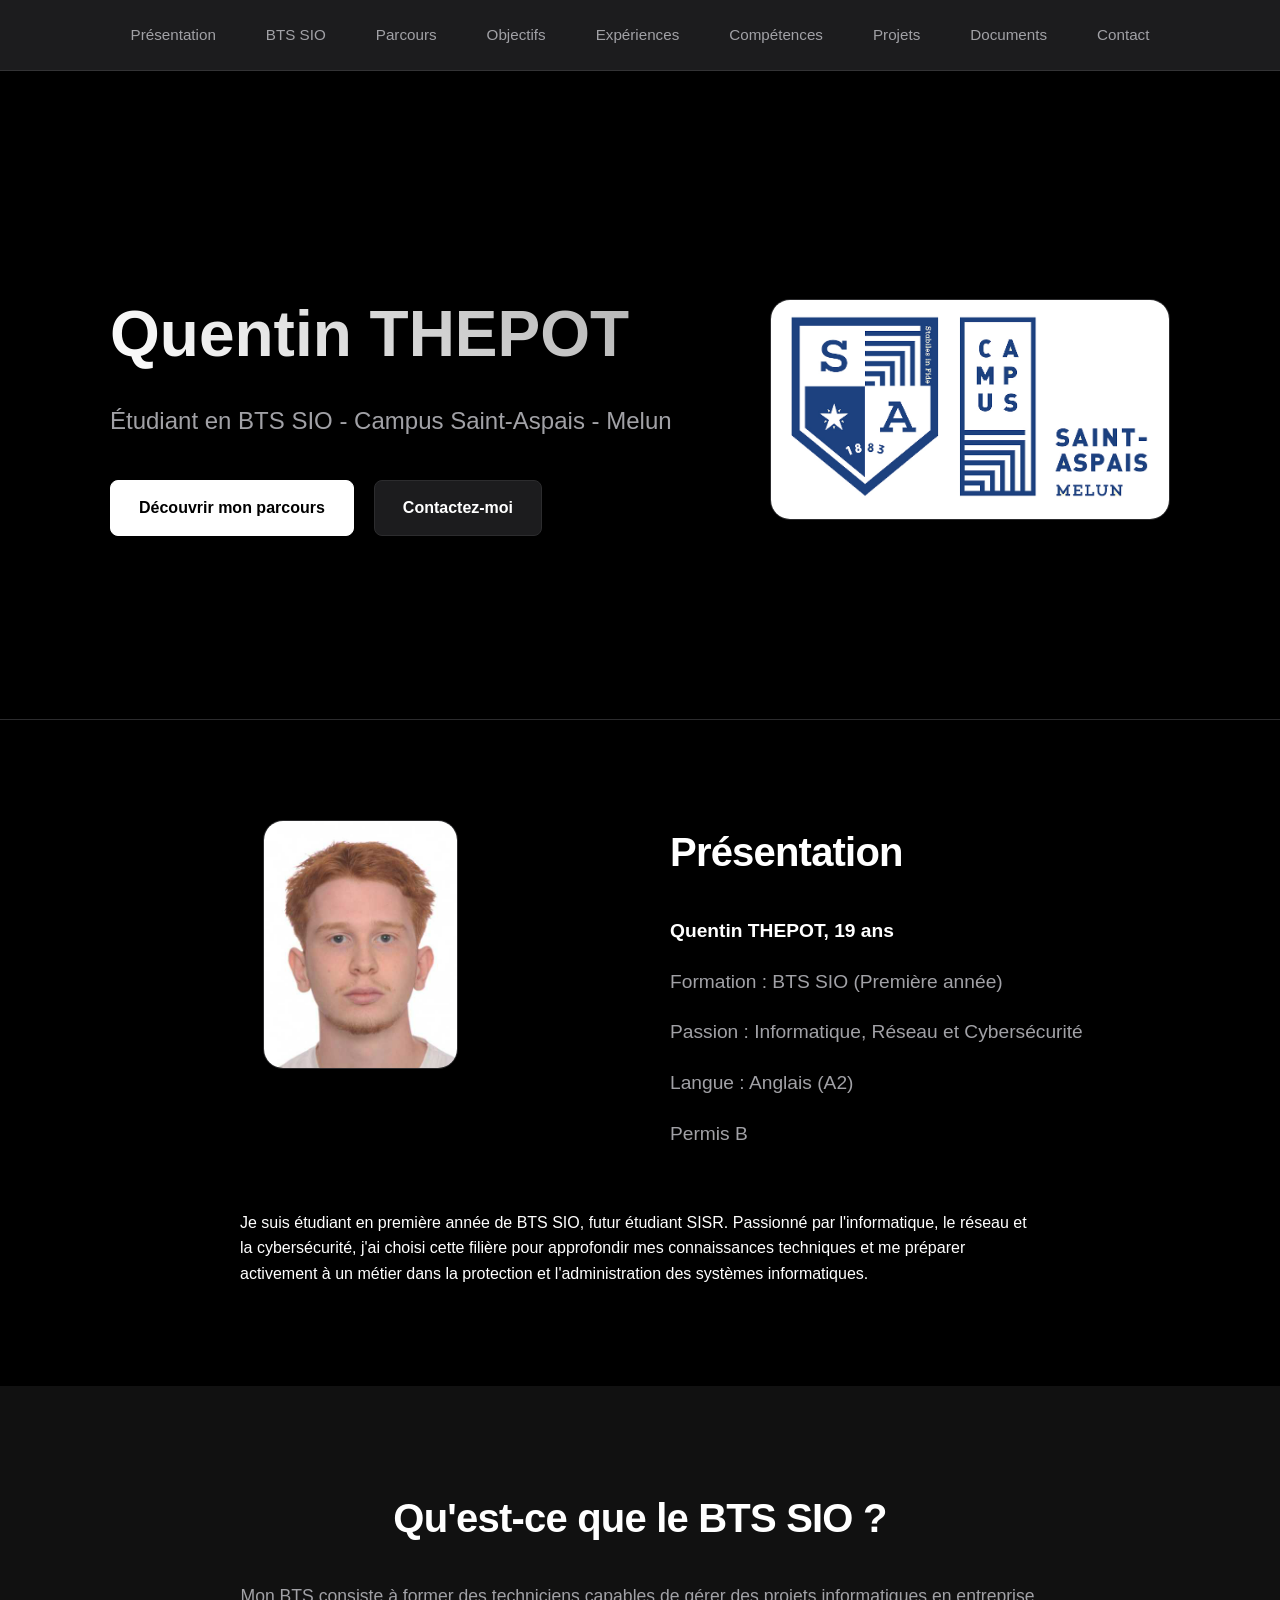
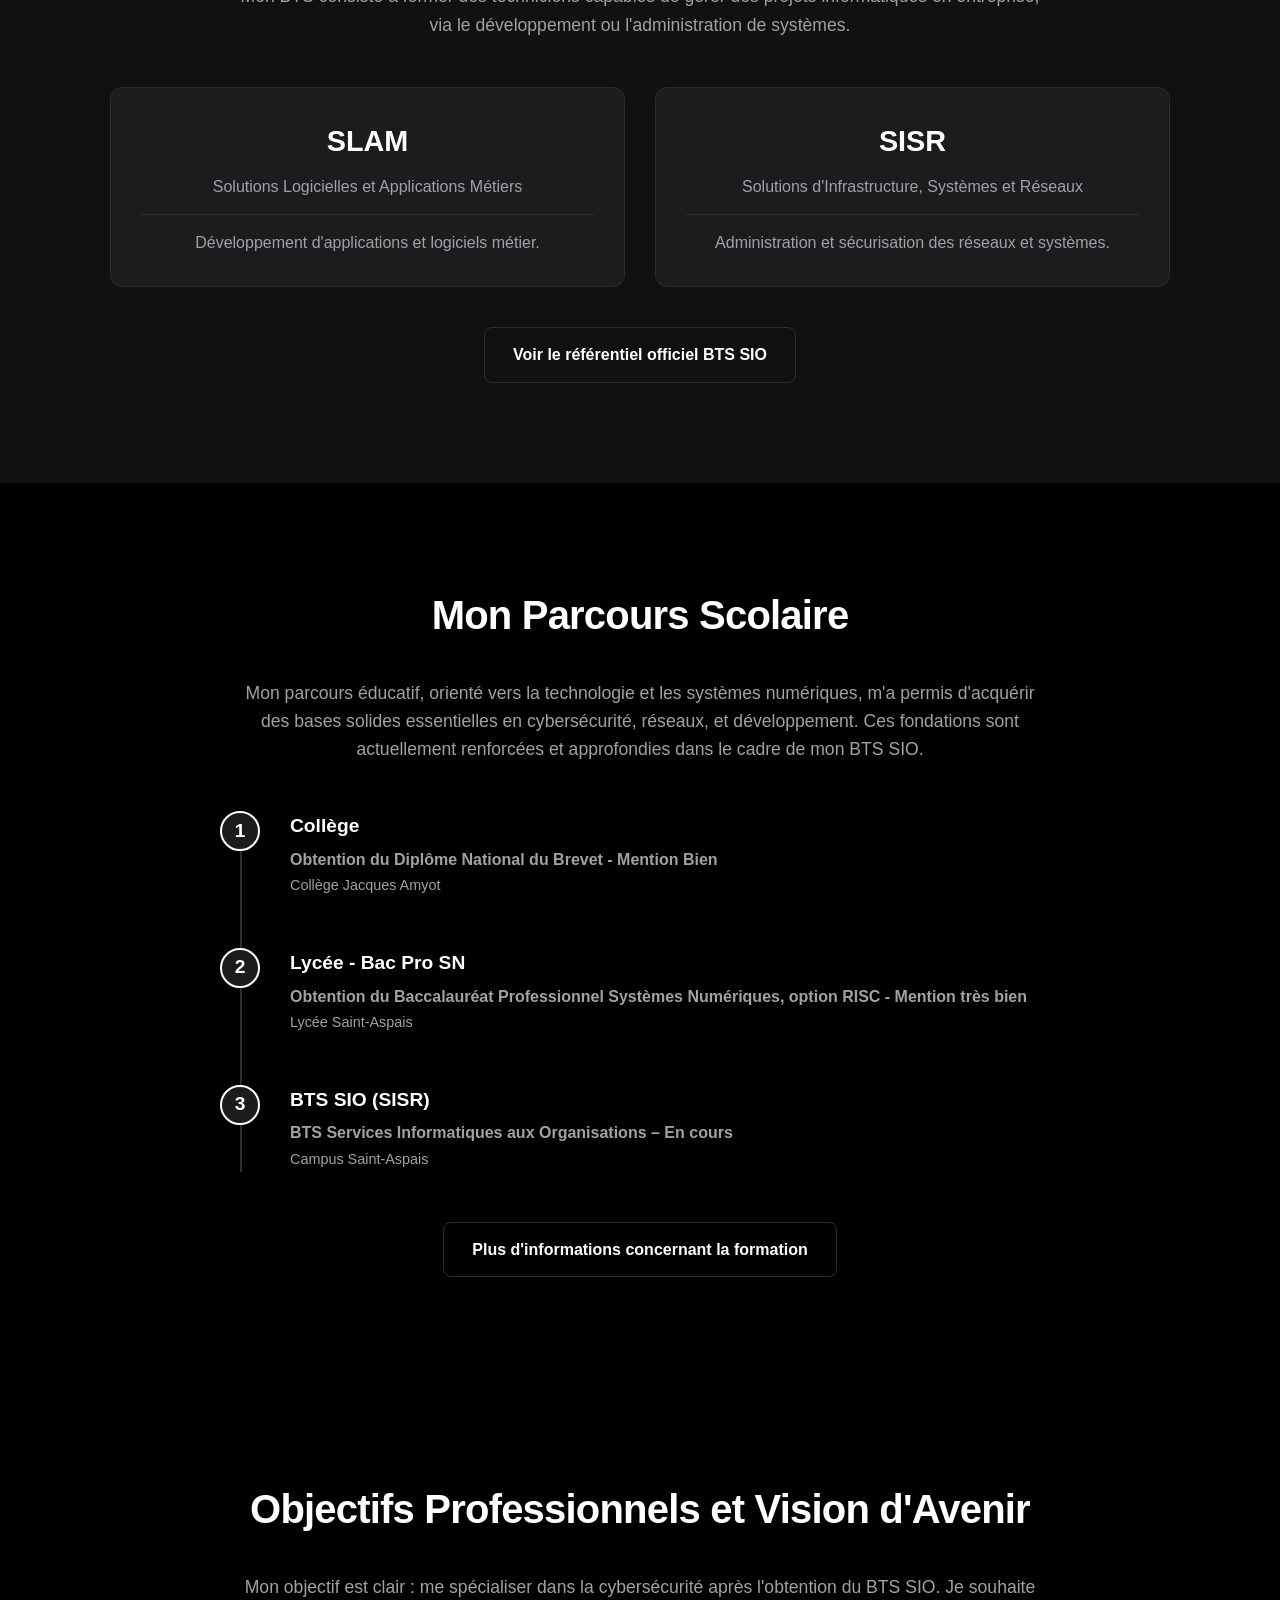
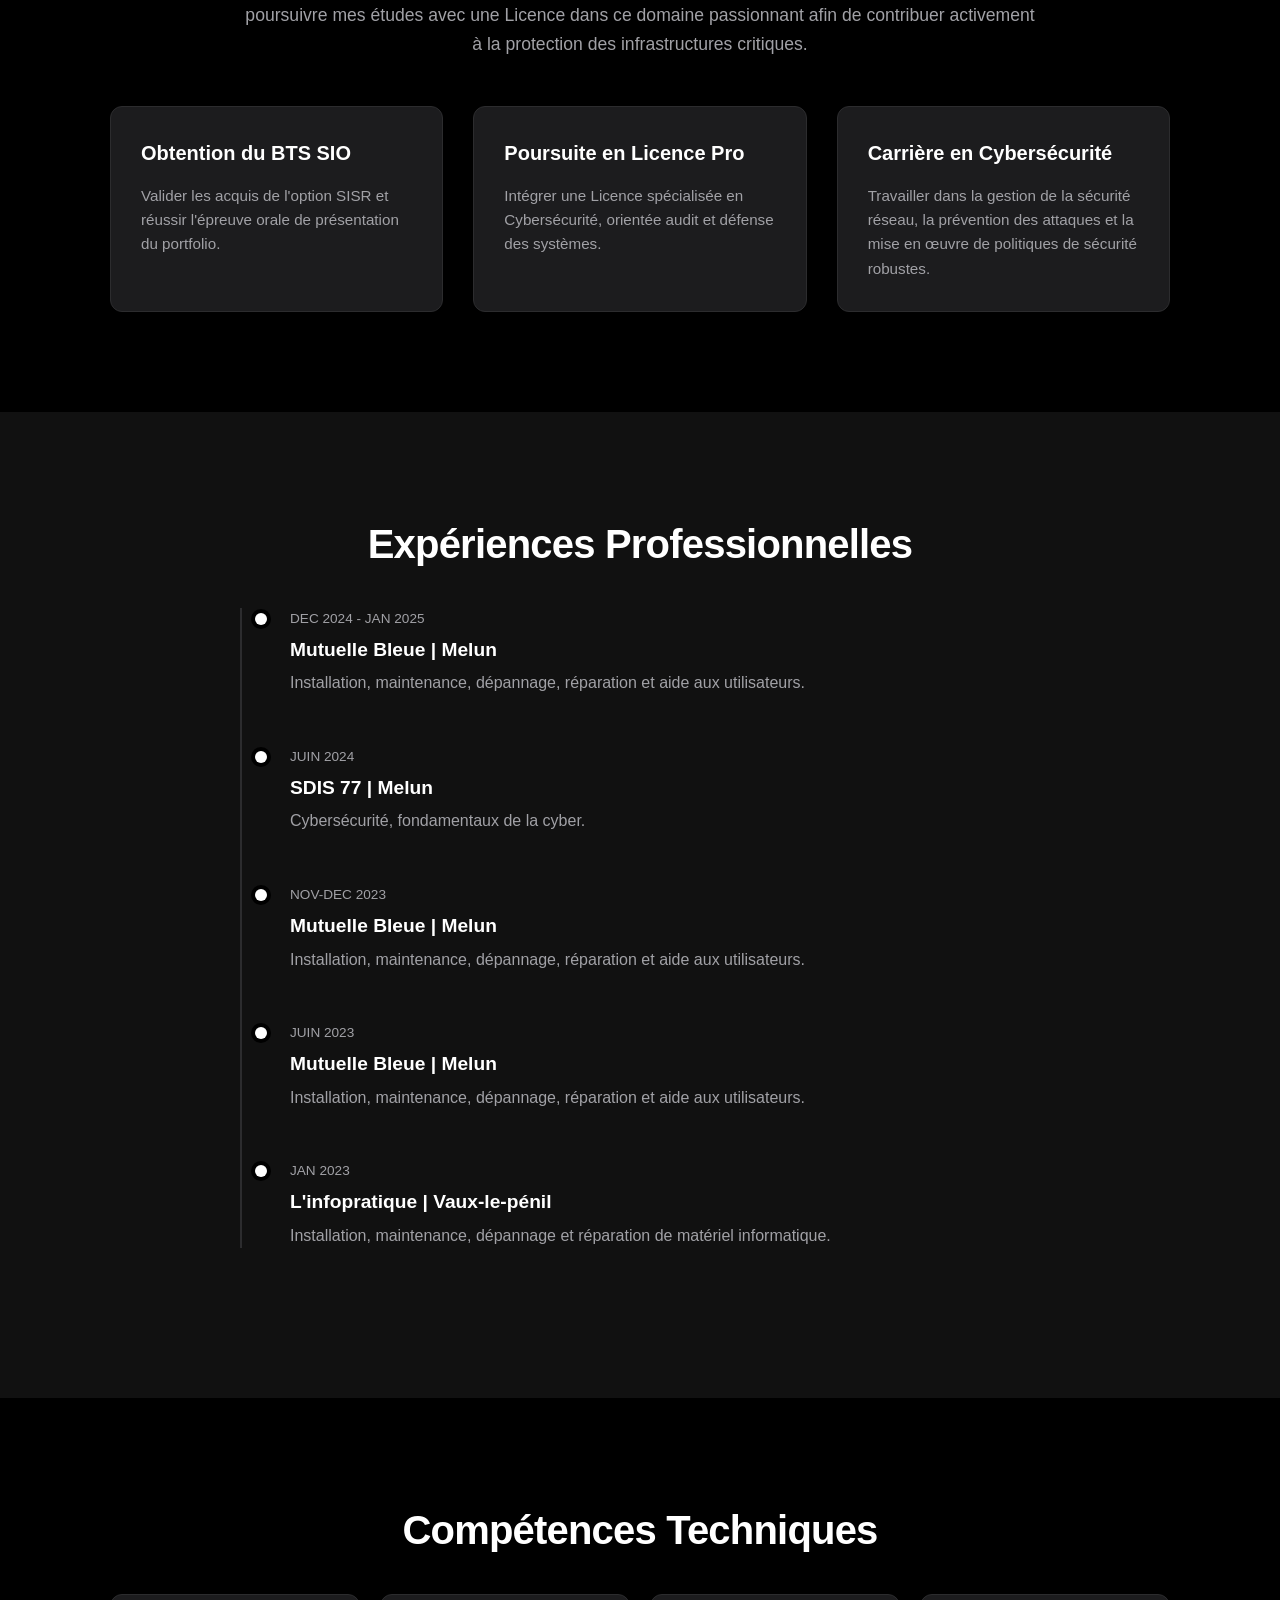
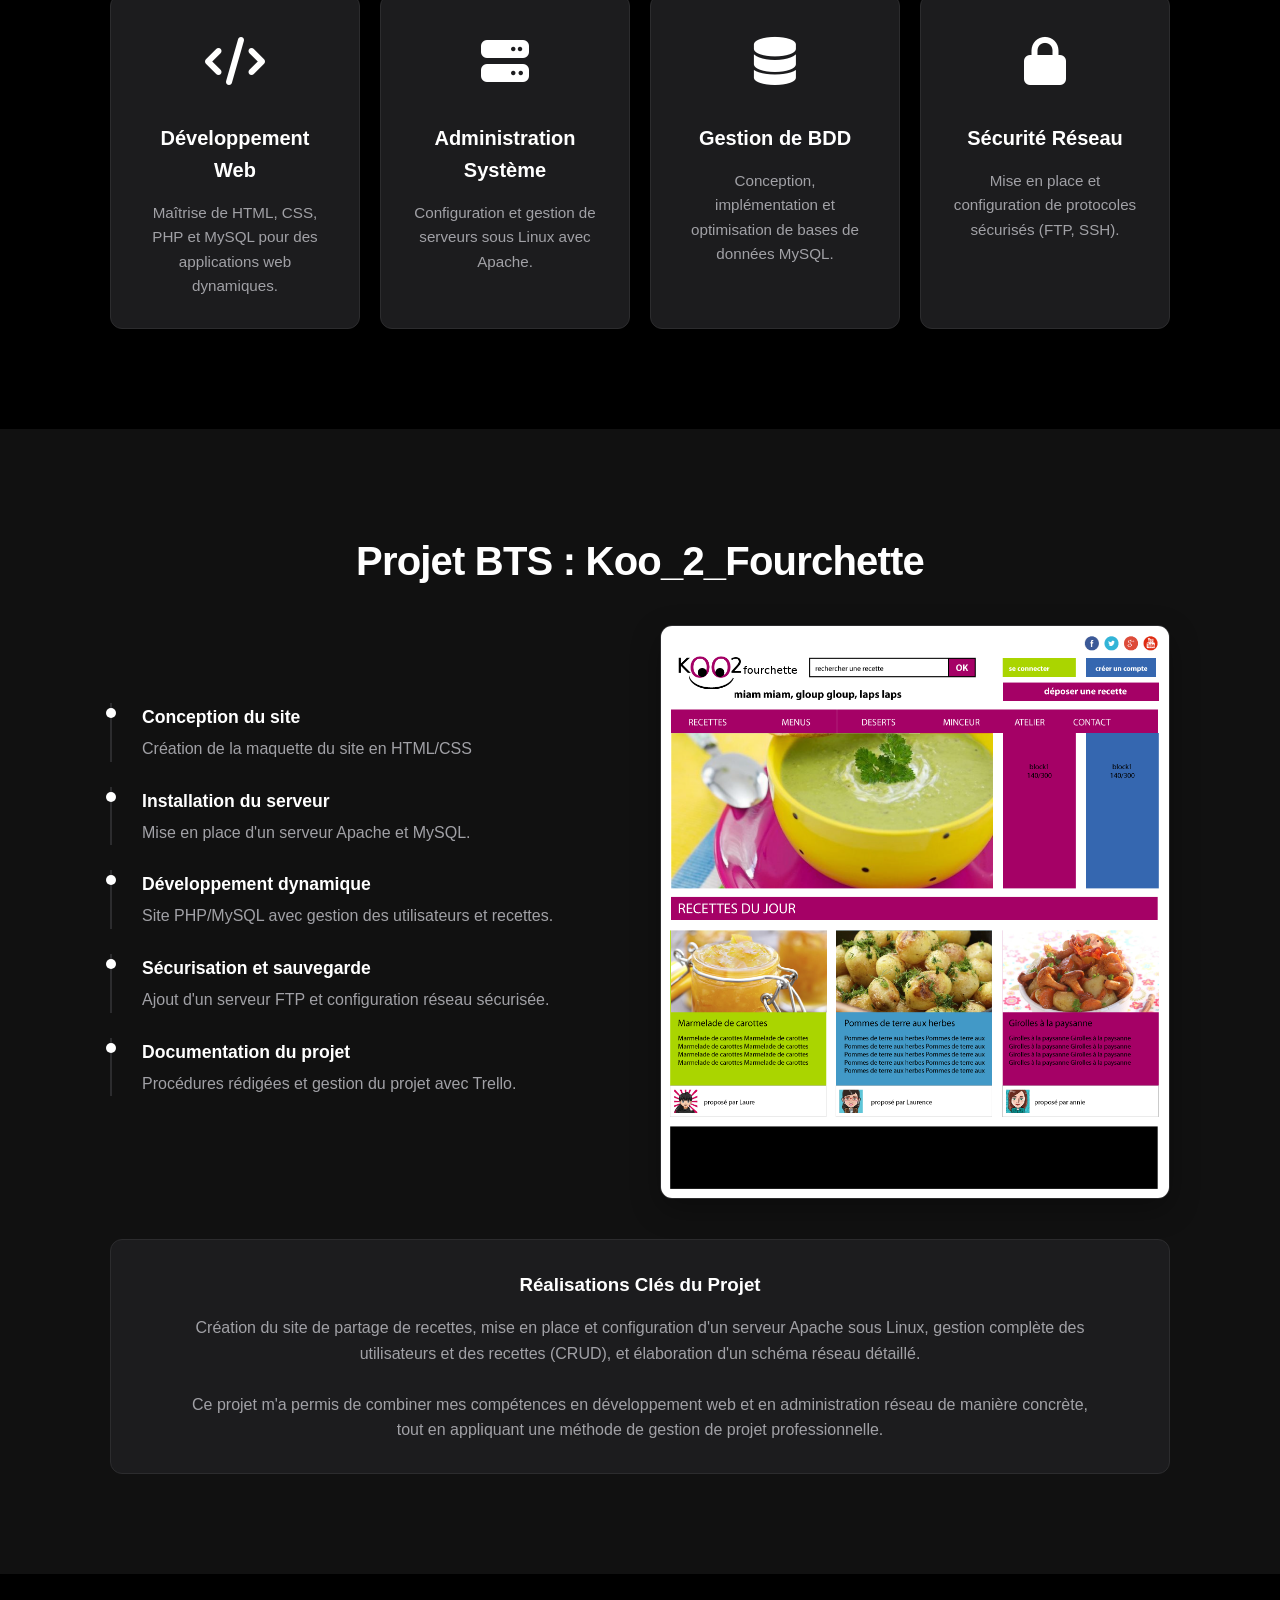
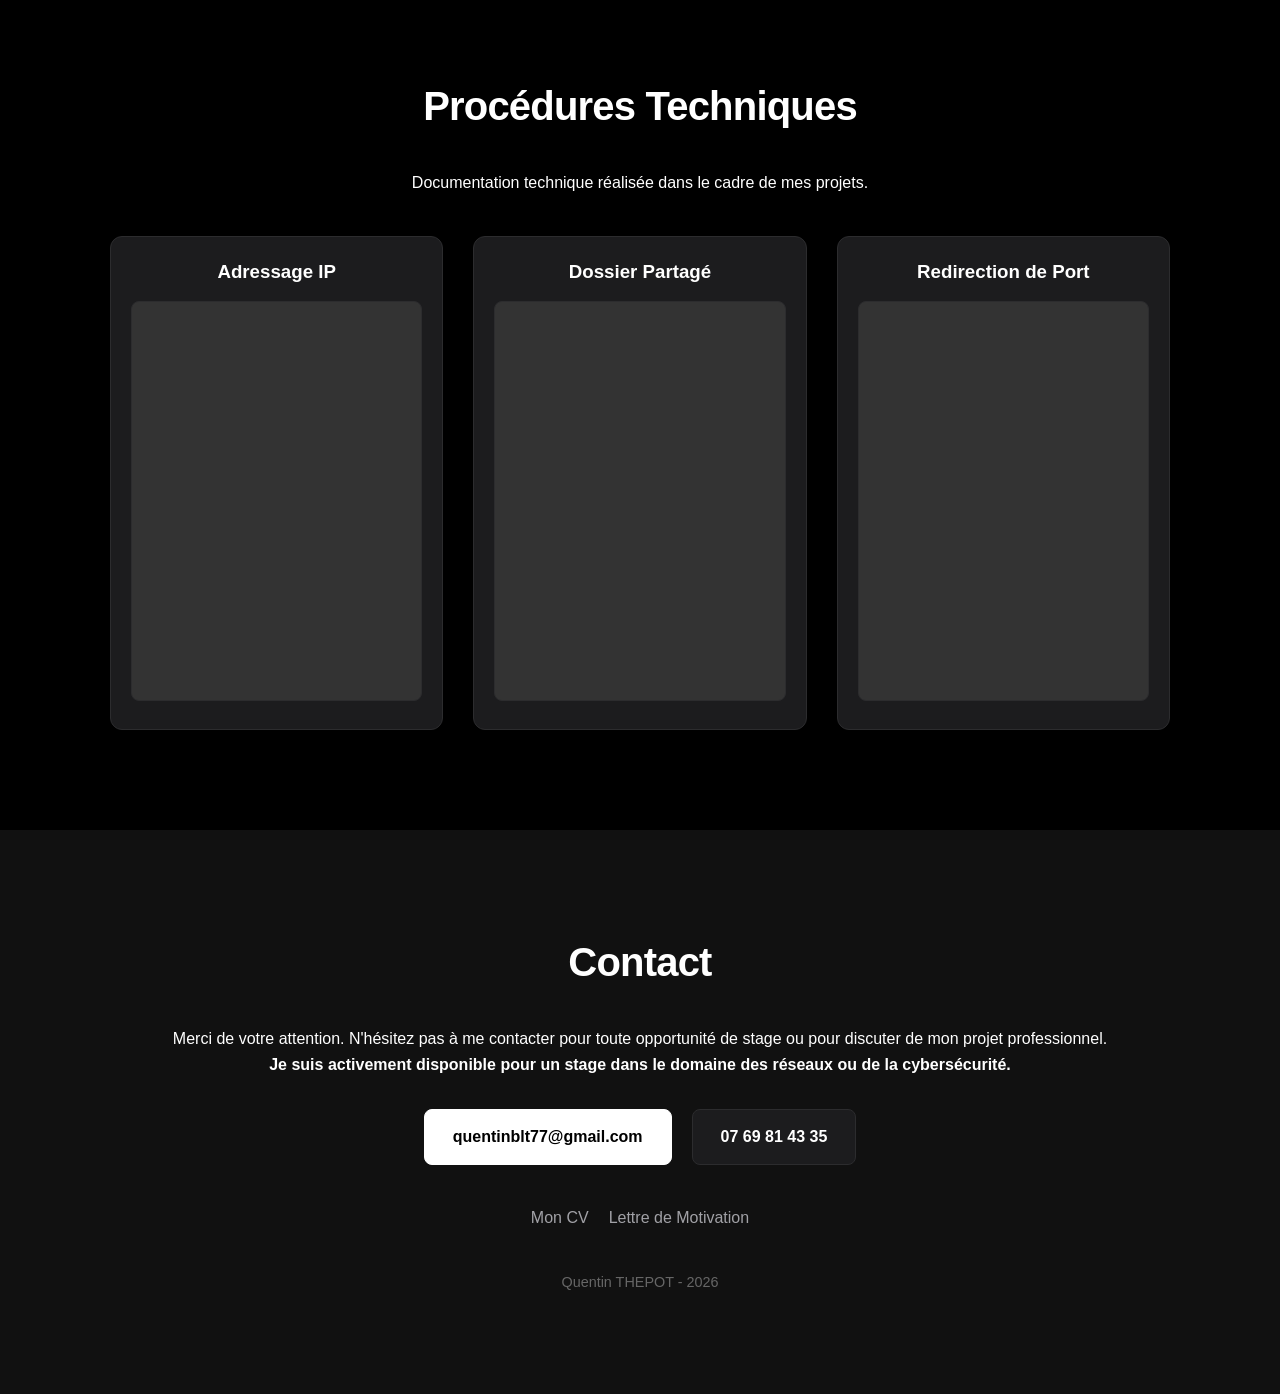
==== index.html @ d6f496cc "envoie de plusieurs fichiers" ====
<!DOCTYPE html>
<html lang="fr">

<head>
    <meta charset="UTF-8">
    <meta name="viewport" content="width=device-width, initial-scale=1.0">
    <title>Portfolio - Quentin THEPOT</title>



    <!-- CSS Principal -->
    <link rel="stylesheet" href="style.css">

    <!-- FontAwesome pour les icônes -->
    <link rel="stylesheet" href="https://cdnjs.cloudflare.com/ajax/libs/font-awesome/6.4.0/css/all.min.css">
</head>

<body>

    <!-- Barre de Navigation Supérieure ("Menu") -->
    <nav class="barre-navigation-fixe">
        <div class="conteneur-navigation">
            <a href="#section-presentation-profil" class="lien-nav">Présentation</a>
            <a href="#section-bts-sio-explications" class="lien-nav">BTS SIO</a>
            <a href="#section-parcours-scolaire" class="lien-nav">Parcours</a>
            <a href="#section-objectifs-professionnels" class="lien-nav">Objectifs</a>
            <a href="#section-experiences-professionnelles" class="lien-nav">Expériences</a>
            <a href="#section-competences-techniques" class="lien-nav">Compétences</a>
            <a href="#section-projet-koo-2-fourchette" class="lien-nav">Projets</a>
            <a href="#section-procedures-techniques" class="lien-nav">Documents</a>
            <a href="#pied-de-page-contact" class="lien-nav">Contact</a>
        </div>
    </nav>

    <!-- bannière principale avec le nom + le logo -->
    <header class="banniere-principale-entete">
        <div class="conteneur-principal">
            <div class="grille-banniere-contenu">
                <!-- Bloc de gauche : Texte et boutons -->
                <div class="bloc-texte-infos">
                    <h1>Quentin THEPOT</h1>
                    <p class="sous-titre-banniere">Étudiant en BTS SIO - Campus Saint-Aspais - Melun</p>
                    <div class="boutons-actions-banniere">
                        <a href="#section-parcours-scolaire" class="bouton-primaire">Découvrir mon
                            parcours</a>
                        <a href="#pied-de-page-contact" class="bouton-secondaire">Contactez-moi</a>
                    </div>
                </div>

                <!-- Bloc de droite : Logo Saint Aspais -->
                <div class="bloc-logo-droite">
                    <img src="assets/img/Saint aspais.jpg" alt="Saint Aspais">
                </div>
            </div>
        </div>
    </header>

    <!-- Section présentation (Qui suis-je ?) -->
    <section id="section-presentation-profil" class="section-generale">
        <div class="conteneur-principal">
            <!-- Grille avec photo et infos -->
            <div class="grille-deux-colonnes-presentation">
                <div class="bloc-photo-profil">
                    <img src="assets/img/Capture d'écran 2025-10-14 100114.png" alt="Quentin THEPOT"
                        class="image-profil-ronde">
                </div>

                <div class="bloc-texte-presentation">
                    <h2 class="titre-de-section">Présentation</h2>
                    <ul class="liste-infos-perso">
                        <li><strong>Quentin THEPOT, 19 ans</strong></li>
                        <li>Formation : BTS SIO (Première année)</li>
                        <li>Passion : Informatique, Réseau et Cybersécurité</li>
                        <li>Langue : Anglais (A2)</li>
                        <li>Permis B</li>
                    </ul>
                </div>
            </div>

            <!-- Texte de bio centré -->
            <div class="texte-biographie-centre">
                <p>
                    Je suis étudiant en première année de BTS SIO, futur étudiant SISR.
                    Passionné par l'informatique, le réseau et la cybersécurité, j'ai choisi cette filière
                    pour approfondir mes connaissances techniques et me préparer activement à un métier
                    dans la protection et l'administration des systèmes informatiques.
                </p>
            </div>
        </div>
    </section>

    <!-- Section explications BTS SIO -->
    <section id="section-bts-sio-explications" class="section-generale fond-plus-fonce">
        <div class="conteneur-principal alignement-centre">
            <h2 class="titre-de-section">Qu'est-ce que le BTS SIO ?</h2>
            <p class="paragraphe-intro-section">
                Mon BTS consiste à former des techniciens capables de gérer des projets informatiques en entreprise,
                via le développement ou l'administration de systèmes.
            </p>

            <div class="blocs-options-bts">
                <div class="carte-option-bts">
                    <h3>SLAM</h3>
                    <p>Solutions Logicielles et Applications Métiers</p>
                    <hr class="separateur-bts">
                    <p>Développement d'applications et logiciels métier.</p>
                </div>

                <div class="carte-option-bts">
                    <h3>SISR</h3>
                    <p>Solutions d'Infrastructure, Systèmes et Réseaux</p>
                    <hr class="separateur-bts">
                    <p>Administration et sécurisation des réseaux et systèmes.</p>
                </div>
            </div>

            <div class="conteneur-lien-document">
                <a href="assets/files/REFERENTIEL_BTS_SIO-_RENOVATION_SESSION_2022-SIGNETS.pdf" target="_blank"
                    class="bouton-contour">
                    Voir le référentiel officiel BTS SIO
                </a>
            </div>
        </div>
    </section>



    <!-- Section Parcours Scolaire (Chronologie) -->
    <section id="section-parcours-scolaire" class="section-generale">
        <div class="conteneur-principal">
            <h2 class="titre-de-section alignement-centre">Mon Parcours Scolaire</h2>
            <p class="paragraphe-intro-section alignement-centre">
                Mon parcours éducatif, orienté vers la technologie et les systèmes numériques, m'a permis d'acquérir des
                bases solides essentielles en cybersécurité, réseaux, et développement. Ces fondations sont actuellement
                renforcées et approfondies dans le cadre de mon BTS SIO.
            </p>

            <div class="frise-chronologique-education">

                <div class="element-frise-chrono">
                    <div class="numero-etape-cercle">1</div>
                    <div class="contenu-etape-chrono">
                        <h3>Collège</h3>
                        <p><strong>Obtention du Diplôme National du Brevet - Mention Bien</strong><br>
                            <span class="texte-secondaire-petit">Collège Jacques Amyot</span>
                        </p>
                    </div>
                </div>

                <div class="element-frise-chrono">
                    <div class="numero-etape-cercle">2</div>
                    <div class="contenu-etape-chrono">
                        <h3>Lycée - Bac Pro SN</h3>
                        <p><strong>Obtention du Baccalauréat Professionnel Systèmes Numériques, option RISC - Mention
                                très bien</strong><br>
                            <span class="texte-secondaire-petit">Lycée Saint-Aspais</span>
                        </p>
                    </div>
                </div>

                <div class="element-frise-chrono">
                    <div class="numero-etape-cercle">3</div>
                    <div class="contenu-etape-chrono">
                        <h3>BTS SIO (SISR)</h3>
                        <p><strong>BTS Services Informatiques aux Organisations – En cours</strong><br>
                            <span class="texte-secondaire-petit">Campus Saint-Aspais</span>
                        </p>
                    </div>
                </div>

            </div>

            <div class="conteneur-lien-document alignement-centre">
                <a href="https://institutionsaintaspais.fr/campus/" target="_blank" class="bouton-contour">
                    Plus d'informations concernant la formation
                </a>
            </div>

        </div>
    </section>

    <!-- Section Objectifs Professionnels -->
    <section id="section-objectifs-professionnels" class="section-generale">
        <div class="conteneur-principal">
            <h2 class="titre-de-section alignement-centre">Objectifs Professionnels et Vision d'Avenir</h2>
            <p class="paragraphe-intro-section alignement-centre">
                Mon objectif est clair : me spécialiser dans la cybersécurité après l'obtention du BTS SIO.
                Je souhaite poursuivre mes études avec une Licence dans ce domaine passionnant afin de contribuer
                activement à la protection des infrastructures critiques.
            </p>

            <div class="grille-trois-cartes-centree">
                <div class="carte-info-standard">
                    <h3>Obtention du BTS SIO</h3>
                    <p>Valider les acquis de l'option SISR et réussir l'épreuve orale de présentation du portfolio.</p>
                </div>
                <div class="carte-info-standard">
                    <h3>Poursuite en Licence Pro</h3>
                    <p>Intégrer une Licence spécialisée en Cybersécurité, orientée audit et défense des systèmes.</p>
                </div>
                <div class="carte-info-standard">
                    <h3>Carrière en Cybersécurité</h3>
                    <p>Travailler dans la gestion de la sécurité réseau, la prévention des attaques et la mise en œuvre
                        de politiques de sécurité robustes.</p>
                </div>
            </div>
        </div>
    </section>

    <!-- Section Expériences Professionnelles -->
    <section id="section-experiences-professionnelles" class="section-generale fond-plus-fonce">
        <div class="conteneur-principal">
            <h2 class="titre-de-section alignement-centre">Expériences Professionnelles</h2>
            <div class="frise-chronologique-standard">

                <div class="element-frise-standard">
                    <div class="marqueur-temporel"></div>
                    <div class="contenu-frise-standard">
                        <span class="date-evenement">Dec 2024 - Jan 2025</span>
                        <h3>Mutuelle Bleue | Melun</h3>
                        <p>Installation, maintenance, dépannage, réparation et aide aux utilisateurs.</p>
                    </div>
                </div>

                <div class="element-frise-standard">
                    <div class="marqueur-temporel"></div>
                    <div class="contenu-frise-standard">
                        <span class="date-evenement">Juin 2024</span>
                        <h3>SDIS 77 | Melun</h3>
                        <p>Cybersécurité, fondamentaux de la cyber.</p>
                    </div>
                </div>

                <div class="element-frise-standard">
                    <div class="marqueur-temporel"></div>
                    <div class="contenu-frise-standard">
                        <span class="date-evenement">Nov-Dec 2023</span>
                        <h3>Mutuelle Bleue | Melun</h3>
                        <p>Installation, maintenance, dépannage, réparation et aide aux utilisateurs.</p>
                    </div>
                </div>

                <div class="element-frise-standard">
                    <div class="marqueur-temporel"></div>
                    <div class="contenu-frise-standard">
                        <span class="date-evenement">Juin 2023</span>
                        <h3>Mutuelle Bleue | Melun</h3>
                        <p>Installation, maintenance, dépannage, réparation et aide aux utilisateurs.</p>
                    </div>
                </div>

                <div class="element-frise-standard">
                    <div class="marqueur-temporel"></div>
                    <div class="contenu-frise-standard">
                        <span class="date-evenement">Jan 2023</span>
                        <h3>L'infopratique | Vaux-le-pénil</h3>
                        <p>Installation, maintenance, dépannage et réparation de matériel informatique.</p>
                    </div>
                </div>

            </div>
        </div>
    </section>

    <!-- Section Compétences Techniques -->
    <section id="section-competences-techniques" class="section-generale">
        <div class="conteneur-principal">
            <h2 class="titre-de-section alignement-centre">Compétences Techniques</h2>
            <div class="grille-quatre-colonnes">

                <div class="carte-info-centre">
                    <div class="icone-carte-grande">
                        <i class="fa-solid fa-code"></i>
                    </div>
                    <h3>Développement Web</h3>
                    <p>Maîtrise de HTML, CSS, PHP et MySQL pour des applications web dynamiques.</p>
                </div>

                <div class="carte-info-centre">
                    <div class="icone-carte-grande">
                        <i class="fa-solid fa-server"></i>
                    </div>
                    <h3>Administration Système</h3>
                    <p>Configuration et gestion de serveurs sous Linux avec Apache.</p>
                </div>

                <div class="carte-info-centre">
                    <div class="icone-carte-grande">
                        <i class="fa-solid fa-database"></i>
                    </div>
                    <h3>Gestion de BDD</h3>
                    <p>Conception, implémentation et optimisation de bases de données MySQL.</p>
                </div>

                <div class="carte-info-centre">
                    <div class="icone-carte-grande">
                        <i class="fa-solid fa-lock"></i>
                    </div>
                    <h3>Sécurité Réseau</h3>
                    <p>Mise en place et configuration de protocoles sécurisés (FTP, SSH).</p>
                </div>

            </div>
        </div>
    </section>


    <!-- Section Projet Koo_2_Fourchette -->
    <section id="section-projet-koo-2-fourchette" class="section-generale fond-plus-fonce">
        <div class="conteneur-principal">
            <h2 class="titre-de-section alignement-centre">Projet BTS : Koo_2_Fourchette</h2>

            <div class="mise-en-page-projet-split">
                <!-- Colonne Gauche : Étapes -->
                <ul class="liste-etapes-projet">
                    <li class="item-etape-projet">
                        <h3>Conception du site</h3>
                        <p>Création de la maquette du site en HTML/CSS</p>
                    </li>
                    <li class="item-etape-projet">
                        <h3>Installation du serveur</h3>
                        <p>Mise en place d'un serveur Apache et MySQL.</p>
                    </li>
                    <li class="item-etape-projet">
                        <h3>Développement dynamique</h3>
                        <p>Site PHP/MySQL avec gestion des utilisateurs et recettes.</p>
                    </li>
                    <li class="item-etape-projet">
                        <h3>Sécurisation et sauvegarde</h3>
                        <p>Ajout d'un serveur FTP et configuration réseau sécurisée.</p>
                    </li>
                    <li class="item-etape-projet">
                        <h3>Documentation du projet</h3>
                        <p>Procédures rédigées et gestion du projet avec Trello.</p>
                    </li>
                </ul>

                <!-- Colonne Droite : Image -->
                <div class="bloc-image-projet-droite">
                    <img src="assets/img/maquette-koo_2_fourchette.png" alt="Maquette Koo_2_Fourchette">
                </div>
            </div>

            <!-- Bas de page : Réalisations Clés -->
            <div class="bloc-realisations-cles">
                <h3>Réalisations Clés du Projet</h3>
                <p>
                    Création du site de partage de recettes, mise en place et configuration d'un serveur Apache sous
                    Linux,
                    gestion complète des utilisateurs et des recettes (CRUD), et élaboration d'un schéma réseau
                    détaillé.
                    <br><br>
                    Ce projet m'a permis de combiner mes compétences en développement web et en administration réseau
                    de manière concrète, tout en appliquant une méthode de gestion de projet professionnelle.
                </p>
            </div>
        </div>
    </section>

    <!-- Section Procédures Techniques (PDF) -->
    <section id="section-procedures-techniques" class="section-generale alignement-centre">
        <div class="conteneur-principal">
            <h2 class="titre-de-section">Procédures Techniques</h2>
            <p class="mb-4">
                Documentation technique réalisée dans le cadre de mes projets.
            </p>

            <div class="grille-fichiers-pdf">

                <!-- PDF 1 -->
                <div class="carte-fichier-pdf">
                    <h3>Adressage IP</h3>
                    <iframe src="assets/files/Procédure Adressage IP.pdf" class="visualiseur-pdf"></iframe>
                </div>

                <!-- PDF 2 -->
                <div class="carte-fichier-pdf">
                    <h3>Dossier Partagé</h3>
                    <iframe src="assets/files/Procédure Dossier Partagé.pdf" class="visualiseur-pdf"></iframe>
                </div>

                <!-- PDF 3 -->
                <div class="carte-fichier-pdf">
                    <h3>Redirection de Port</h3>
                    <iframe src="assets/files/Procédure Redirection de Port.pdf" class="visualiseur-pdf"></iframe>
                </div>

            </div>
        </div>
    </section>

    <!-- Pied de page et contact -->
    <footer id="pied-de-page-contact" class="section-generale fond-plus-fonce style-pied-de-page">
        <div class="conteneur-principal alignement-centre">
            <h2 class="titre-de-section">Contact</h2>
            <p class="marge-basse-4">
                Merci de votre attention. N'hésitez pas à me contacter pour toute opportunité de stage ou pour discuter
                de mon projet professionnel.<br>
                <span class="texte-surligne">Je suis activement disponible pour un stage dans le domaine des réseaux ou
                    de la cybersécurité.</span>
            </p>

            <div class="liens-contact-boutons">
                <a href="mailto:quentinblt77@gmail.com" class="bouton-primaire">quentinblt77@gmail.com</a>
                <a href="tel:+33769814335" class="bouton-secondaire">07 69 81 43 35</a>
            </div>

            <div class="liens-documents-telechargement">
                <a href="assets/files/CV_THEPOT_QUENTIN.pdf" target="_blank" class="lien-simple">Mon CV</a>
                <a href="assets/files/Lettre_de_motivation_THEPOT_QUENTIN.pdf" target="_blank"
                    class="lien-simple">Lettre
                    de Motivation</a>
            </div>

            <p class="texte-copyright">Quentin THEPOT - 2026</p>
        </div>
    </footer>

</body>

</html>
---- style.css ----
/* Mon Portfolio - Quentin THEPOT */

/* Reset de base */
* {
  box-sizing: border-box;
  margin: 0;
  padding: 0;
}

html {
  scroll-behavior: smooth;
  scroll-padding-top: 100px;
}

body {
  font-family: -apple-system, BlinkMacSystemFont, "Segoe UI", Helvetica, Arial, sans-serif;
  background-color: #000000;
  color: #FFFFFF;
  line-height: 1.6;
}

a {
  text-decoration: none;
  color: inherit;
  transition: opacity 0.2s ease;
}

ul {
  list-style: none;
}

img {
  max-width: 100%;
  display: block;
}

/* Classes utilitaires */
.conteneur-principal {
  max-width: 1100px;
  margin: 0 auto;
  padding: 0 20px;
}

.section-generale {
  padding: 100px 20px;
}

.fond-plus-fonce {
  background-color: #111111;
}

.alignement-centre {
  text-align: center;
}

.titre-de-section {
  font-size: 2.5rem;
  font-weight: 700;
  margin-bottom: 2rem;
  color: #FFFFFF;
  letter-spacing: -0.02em;
}

.paragraphe-intro-section {
  max-width: 800px;
  margin: 0 auto 3rem auto;
  color: #A1A1A6;
  font-size: 1.1rem;
}

.marge-basse-4 {
  margin-bottom: 2rem;
}

.texte-surligne {
  color: #FFFFFF;
  font-weight: 600;
}

/* Boutons */
.bouton-primaire,
.bouton-secondaire,
.bouton-contour {
  display: inline-block;
  padding: 14px 28px;
  border-radius: 8px;
  font-weight: 600;
  font-size: 1rem;
  cursor: pointer;
  transition: all 0.2s ease;
}

.bouton-primaire {
  background-color: #FFFFFF;
  color: #000000;
  border: 1px solid #FFFFFF;
}

.bouton-primaire:hover {
  background-color: #E0E0E0;
}

.bouton-secondaire {
  background-color: #1C1C1E;
  color: #FFFFFF;
  border: 1px solid #2C2C2E;
}

.bouton-secondaire:hover {
  border-color: #FFFFFF;
}

.bouton-contour {
  border: 1px solid #2C2C2E;
  background: transparent;
  color: #FFFFFF;
}

.bouton-contour:hover {
  border-color: #FFFFFF;
  background-color: #1C1C1E;
}

/* Menu Navigation Fixe */
.barre-navigation-fixe {
  position: fixed;
  top: 0;
  left: 0;
  width: 100%;
  z-index: 1000;
  background-color: #1C1C1E;
  border-bottom: 1px solid rgba(255, 255, 255, 0.1);
  padding: 15px 0;
  box-shadow: 0 4px 30px rgba(0, 0, 0, 0.1);
}

.conteneur-navigation {
  max-width: 1200px;
  margin: 0 auto;
  display: flex;
  justify-content: center;
  gap: 10px;
  flex-wrap: wrap;
  padding: 0 20px;
}

.lien-nav {
  color: #A1A1A6;
  font-size: 0.95rem;
  font-weight: 500;
  padding: 8px 20px;
  border-radius: 50px;
  transition: all 0.3s ease;
}

.lien-nav:hover {
  color: #FFFFFF;
  background-color: rgba(255, 255, 255, 0.1);
}

/* Header / Bannière */
.banniere-principale-entete {
  min-height: 80vh;
  display: flex;
  align-items: center;
  justify-content: center;
  background-color: #000000;
  border-bottom: 1px solid #2C2C2E;
  padding: 0 20px;
  padding-top: 100px;
  /* Espace pour la navbar */
}

.grille-banniere-contenu {
  display: flex;
  align-items: center;
  justify-content: space-between;
  gap: 50px;
  max-width: 1200px;
  width: 100%;
  margin: 0 auto;
}

.bloc-texte-infos {
  flex: 1;
  text-align: left;

}

.bloc-texte-infos h1 {
  font-size: 4rem;
  font-weight: 800;
  margin-bottom: 1rem;
  background: -webkit-linear-gradient(45deg, #FFF, #AAA);
  background-clip: text;
  -webkit-background-clip: text;
  -webkit-text-fill-color: transparent;
}

.sous-titre-banniere {
  font-size: 1.5rem;
  color: #A1A1A6;
  margin-bottom: 2.5rem;
}

.boutons-actions-banniere {
  display: flex;
  gap: 20px;
}

.bloc-logo-droite {
  flex: 0 0 400px;
}

.bloc-logo-droite img {
  border-radius: 20px;
  box-shadow: 0 20px 40px rgba(0, 0, 0, 0.5);
  border: 1px solid #2C2C2E;
}

/* Section Présentation */
.grille-deux-colonnes-presentation {
  display: grid;
  grid-template-columns: 1fr 1fr;
  gap: 60px;
  align-items: flex-start;
  margin-bottom: 40px;
}

.liste-infos-perso li {
  margin-bottom: 20px;
  font-size: 1.2rem;
  color: #A1A1A6;
}

.liste-infos-perso strong {
  color: #FFFFFF;
}

.image-profil-ronde {
  border-radius: 20px;
  box-shadow: 0 20px 40px rgba(0, 0, 0, 0.5);
  border: 1px solid #2C2C2E;
  max-width: 250px;
  margin: 0 auto;
}

/* Cartes (Compétences, Objectifs) */
.grille-quatre-colonnes {
  display: grid;
  grid-template-columns: repeat(4, 1fr);
  gap: 20px;
  margin-top: 30px;
}

.grille-trois-cartes-centree {
  display: flex;
  justify-content: center;
  gap: 30px;
  flex-wrap: wrap;
  margin-top: 30px;
}

.carte-info-standard,
.carte-info-centre {
  background-color: #1C1C1E;
  padding: 30px;
  border-radius: 12px;
  border: 1px solid #2C2C2E;
  transition: transform 0.2s;


}

.grille-trois-cartes-centree .carte-info-standard {
  flex: 1;
  min-width: 300px;
  max-width: 400px;
}

.carte-info-standard:hover,
.carte-info-centre:hover {
  border-color: #555;
}

.carte-info-centre {
  text-align: center;
}

.carte-info-standard h3,
.carte-info-centre h3 {
  font-size: 1.25rem;
  margin-bottom: 15px;
  color: #FFFFFF;
}

.carte-info-standard p,
.carte-info-centre p {
  color: #A1A1A6;
  font-size: 0.95rem;
}

.icone-carte-grande {
  font-size: 3rem;
  margin-bottom: 20px;
  display: block;
}

/* Nouvelles classes pour remplacer les styles inline */
.texte-biographie-centre {
  max-width: 800px;
  margin: 0 auto;
}

.separateur-bts {
  border: none;
  border-top: 1px solid #2C2C2E;
  margin: 15px 0;
}

.frise-chronologique-education {
  max-width: 800px;
  margin: 0 auto;
  position: relative;
}

.texte-secondaire-petit {
  color: #A1A1A6;
  font-size: 0.9em;
}

.conteneur-lien-document {
  margin-top: 50px;
}

/* Frise Chrono (Experiences) */
.frise-chronologique-standard {
  max-width: 800px;
  margin: 0 auto;
  position: relative;
  padding-left: 20px;
}

.frise-chronologique-standard::before {
  content: '';
  position: absolute;
  left: 0;
  top: 0;
  bottom: 0;
  width: 2px;
  background: #2C2C2E;
}

.element-frise-standard {
  position: relative;
  margin-bottom: 50px;
  padding-left: 30px;

}

.marqueur-temporel {
  position: absolute;
  left: -5px;
  top: 5px;
  width: 12px;
  height: 12px;
  border-radius: 50%;
  background: #FFFFFF;
  box-shadow: 0 0 0 4px #000000;
}

.date-evenement {
  display: block;
  font-size: 0.85rem;
  color: #A1A1A6;
  margin-bottom: 5px;
  text-transform: uppercase;
}

.contenu-frise-standard h3 {
  font-size: 1.2rem;
  margin-bottom: 5px;
  color: #FFFFFF;
}

.contenu-frise-standard p {
  color: #A1A1A6;
}

/* Options BTS */
.blocs-options-bts {
  display: flex;
  justify-content: center;
  gap: 30px;
  flex-wrap: wrap;
  margin: 40px 0;
}

.carte-option-bts {
  background-color: #1C1C1E;
  border: 1px solid #2C2C2E;
  padding: 30px;
  border-radius: 12px;
  flex: 1;
  min-width: 280px;
  text-align: center;
  transition: transform 0.2s;

}

.carte-option-bts:hover {
  border-color: #FFFFFF;
}

.carte-option-bts h3 {
  font-size: 1.8rem;
  margin-bottom: 10px;
  color: #FFFFFF;
}

.carte-option-bts p {
  color: #A1A1A6;
}

.conteneur-lien-document {
  margin-top: 40px;
}

/* Parcours Scolaire */
.frise-chronologique-education::before {
  content: '';
  position: absolute;
  left: 0;
  top: 0;
  bottom: 0;
  width: 2px;
  background: #2C2C2E;
}

.element-frise-chrono {
  position: relative;
  margin-bottom: 50px;
  padding-left: 50px;
}

.numero-etape-cercle {
  position: absolute;
  left: -20px;
  top: 0;
  width: 40px;
  height: 40px;
  background-color: #1C1C1E;
  border: 2px solid #FFFFFF;
  color: #FFFFFF;
  border-radius: 50%;
  display: flex;
  align-items: center;
  justify-content: center;
  font-weight: bold;
  font-size: 1.2rem;
  z-index: 2;
}

.contenu-etape-chrono h3 {
  font-size: 1.2rem;
  color: #FFFFFF;
  margin-bottom: 5px;
}

.contenu-etape-chrono p {
  color: #A1A1A6;
}

/* Projet */
.mise-en-page-projet-split {
  display: grid;
  grid-template-columns: 1fr 1fr;
  gap: 40px;
  align-items: center;
  margin-bottom: 40px;
}

.item-etape-projet {
  position: relative;
  padding-left: 30px;
  margin-bottom: 25px;
  border-left: 2px solid #2C2C2E;
}

.item-etape-projet::before {
  content: '';
  position: absolute;
  left: -6px;
  top: 5px;
  width: 10px;
  height: 10px;
  background-color: #FFFFFF;
  border-radius: 50%;
}

.item-etape-projet h3 {
  font-size: 1.1rem;
  margin-bottom: 5px;
  color: #FFFFFF;
}

.item-etape-projet p {
  color: #A1A1A6;
  margin: 0;
}

.bloc-image-projet-droite img {
  border-radius: 12px;
  box-shadow: 0 10px 30px rgba(0, 0, 0, 0.3);
  border: 1px solid #2C2C2E;
}

.bloc-realisations-cles {
  background-color: #1C1C1E;
  padding: 30px;
  border-radius: 12px;
  border: 1px solid #2C2C2E;
  text-align: center;
}

.bloc-realisations-cles h3 {
  margin-bottom: 15px;
  color: #FFFFFF;
}

.bloc-realisations-cles p {
  color: #A1A1A6;
  max-width: 900px;
  margin: 0 auto;
}

/* PDF Grid */
.grille-fichiers-pdf {
  display: grid;
  grid-template-columns: repeat(auto-fit, minmax(300px, 1fr));
  gap: 30px;
  margin-top: 40px;
}

.carte-fichier-pdf {
  background: #1C1C1E;
  padding: 20px;
  border-radius: 12px;
  border: 1px solid #2C2C2E;

}

.carte-fichier-pdf h3 {
  margin-bottom: 15px;
  color: #FFFFFF;
}

.visualiseur-pdf {
  width: 100%;
  height: 400px;
  border: 1px solid #2C2C2E;
  border-radius: 8px;
  background-color: #333;
}

/* Contact */
.liens-contact-boutons,
.liens-documents-telechargement {
  display: flex;
  gap: 20px;
  justify-content: center;
  margin-bottom: 40px;
  flex-wrap: wrap;
}

.lien-simple {
  color: #A1A1A6;
  font-weight: 500;
  border-bottom: 1px solid transparent;
}

.lien-simple:hover {
  color: #FFFFFF;
  border-bottom-color: #FFFFFF;
}

.texte-copyright {
  color: #666;
  font-size: 0.9rem;
}


/* Responsive */
@media (max-width: 992px) {
  .grille-quatre-colonnes {
    grid-template-columns: 1fr 1fr;
  }

  .grille-banniere-contenu {
    flex-direction: column;
    text-align: center;
    gap: 40px;
  }

  .bloc-texte-infos {
    text-align: center;
  }

  .boutons-actions-banniere {
    justify-content: center;
  }

  .bloc-logo-droite {
    width: 60%;
    margin: 0 auto;
  }
}

@media (max-width: 768px) {
  .bloc-texte-infos h1 {
    font-size: 2.5rem;
  }

  .grille-deux-colonnes-presentation {
    grid-template-columns: 1fr;
    text-align: center;
  }

  .section-generale {
    padding: 60px 20px;
  }

  .conteneur-navigation {
    justify-content: flex-start;
    overflow-x: auto;
    flex-wrap: nowrap;
  }

  .bloc-logo-droite {
    width: 80%;
  }

  .mise-en-page-projet-split {
    grid-template-columns: 1fr;
  }
}

@media (max-width: 600px) {
  .grille-quatre-colonnes {
    grid-template-columns: 1fr;
  }
}
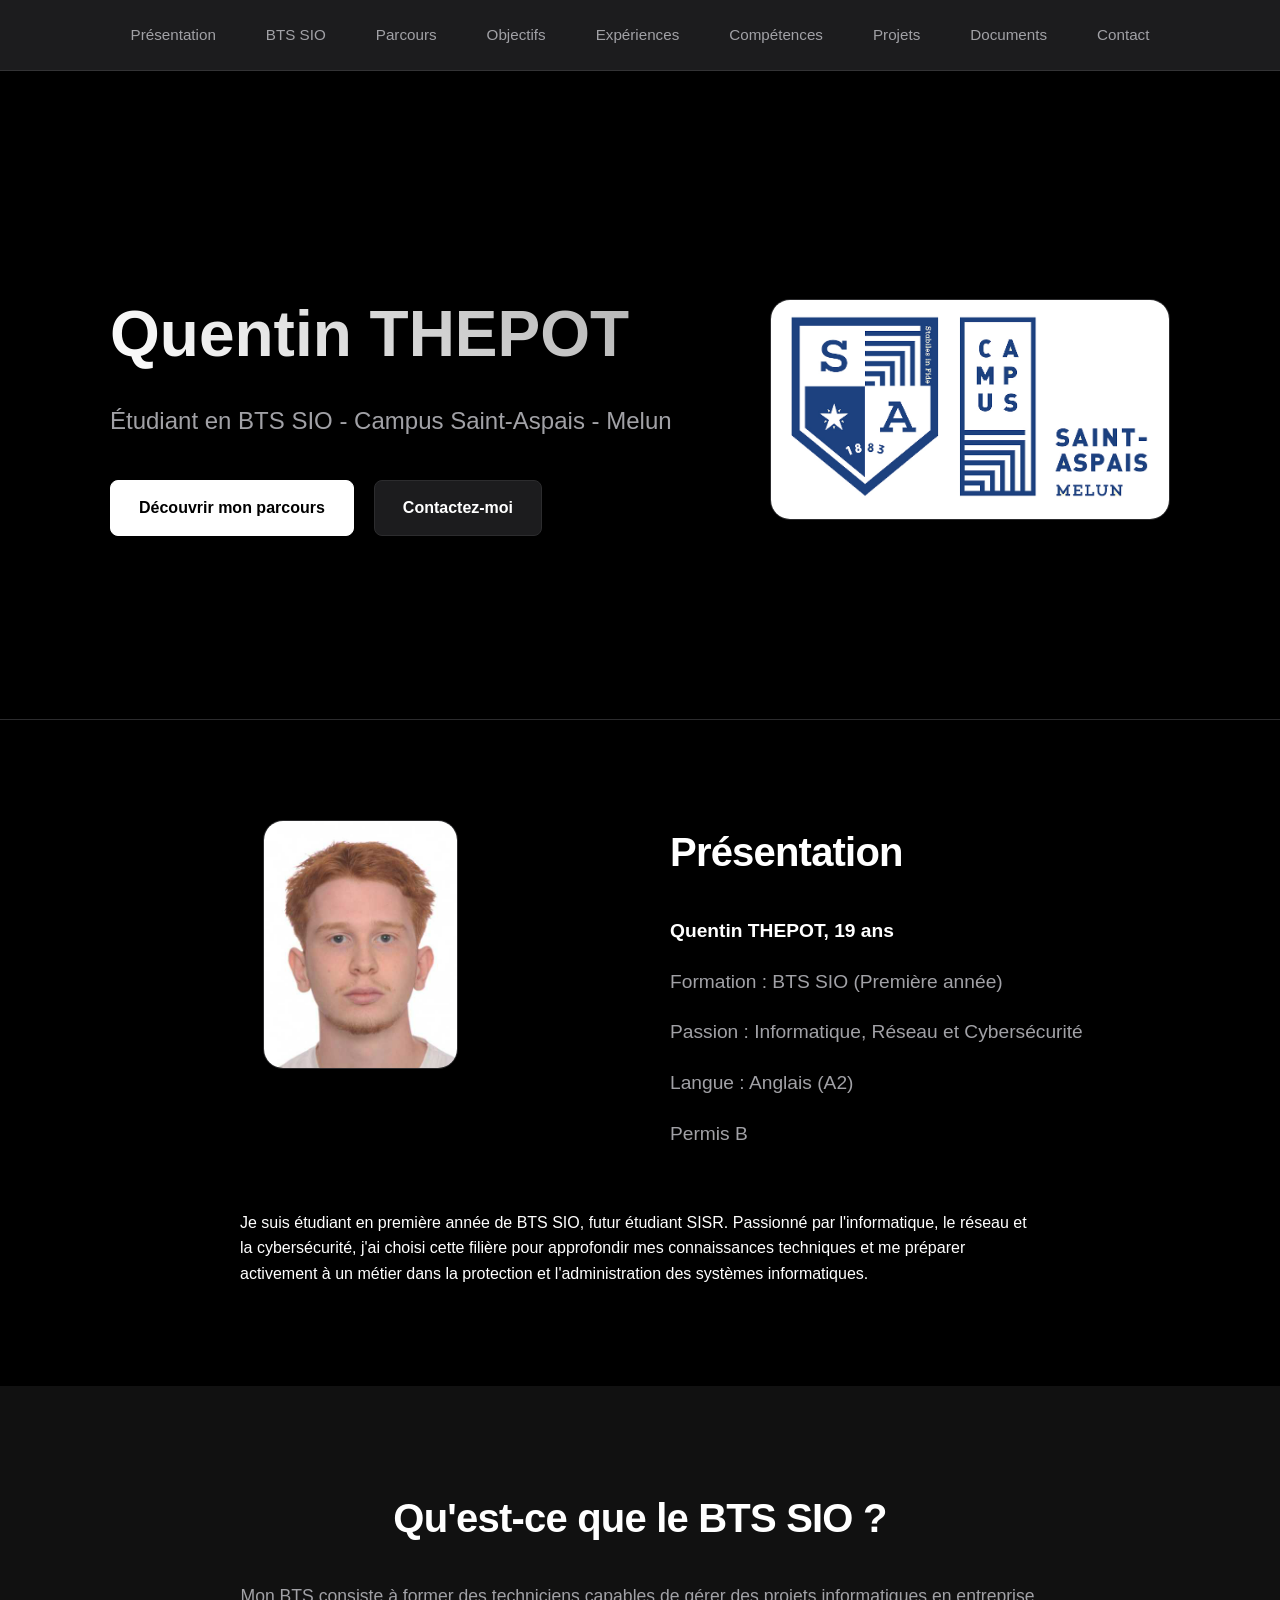
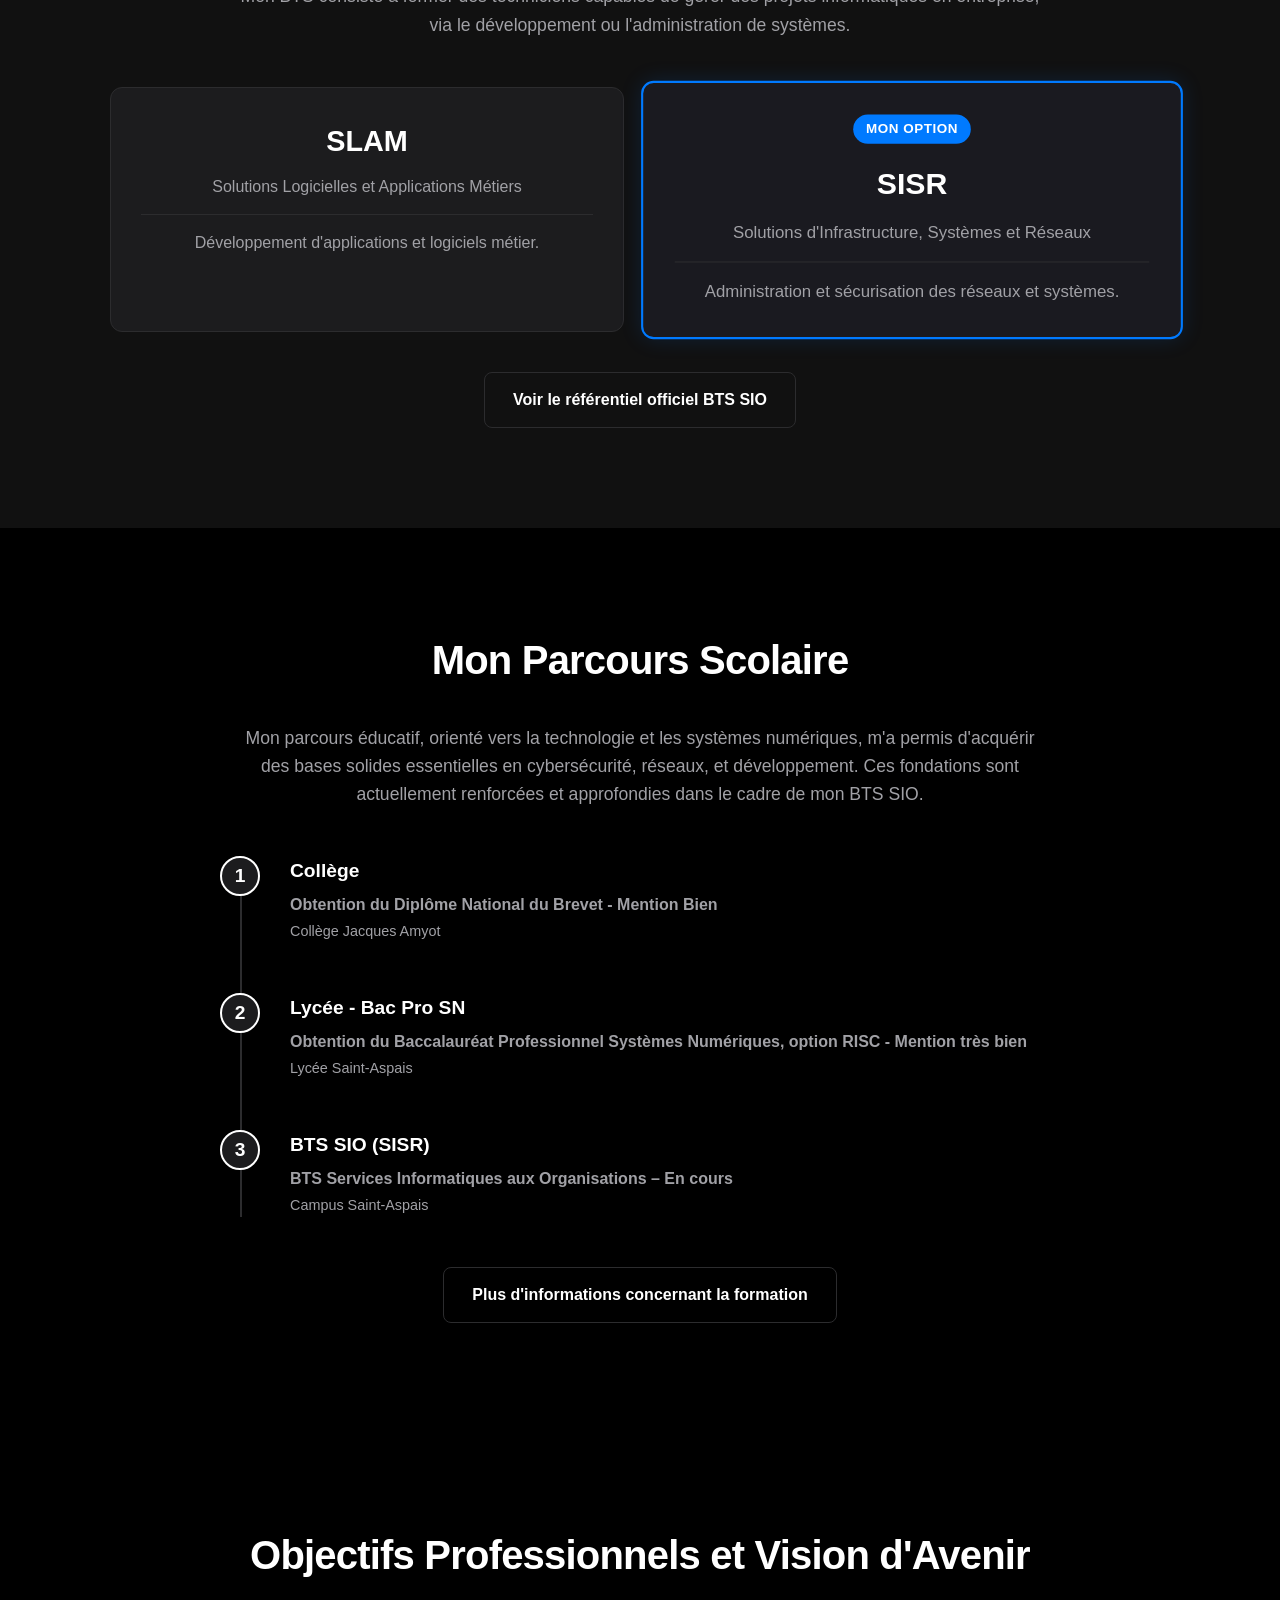
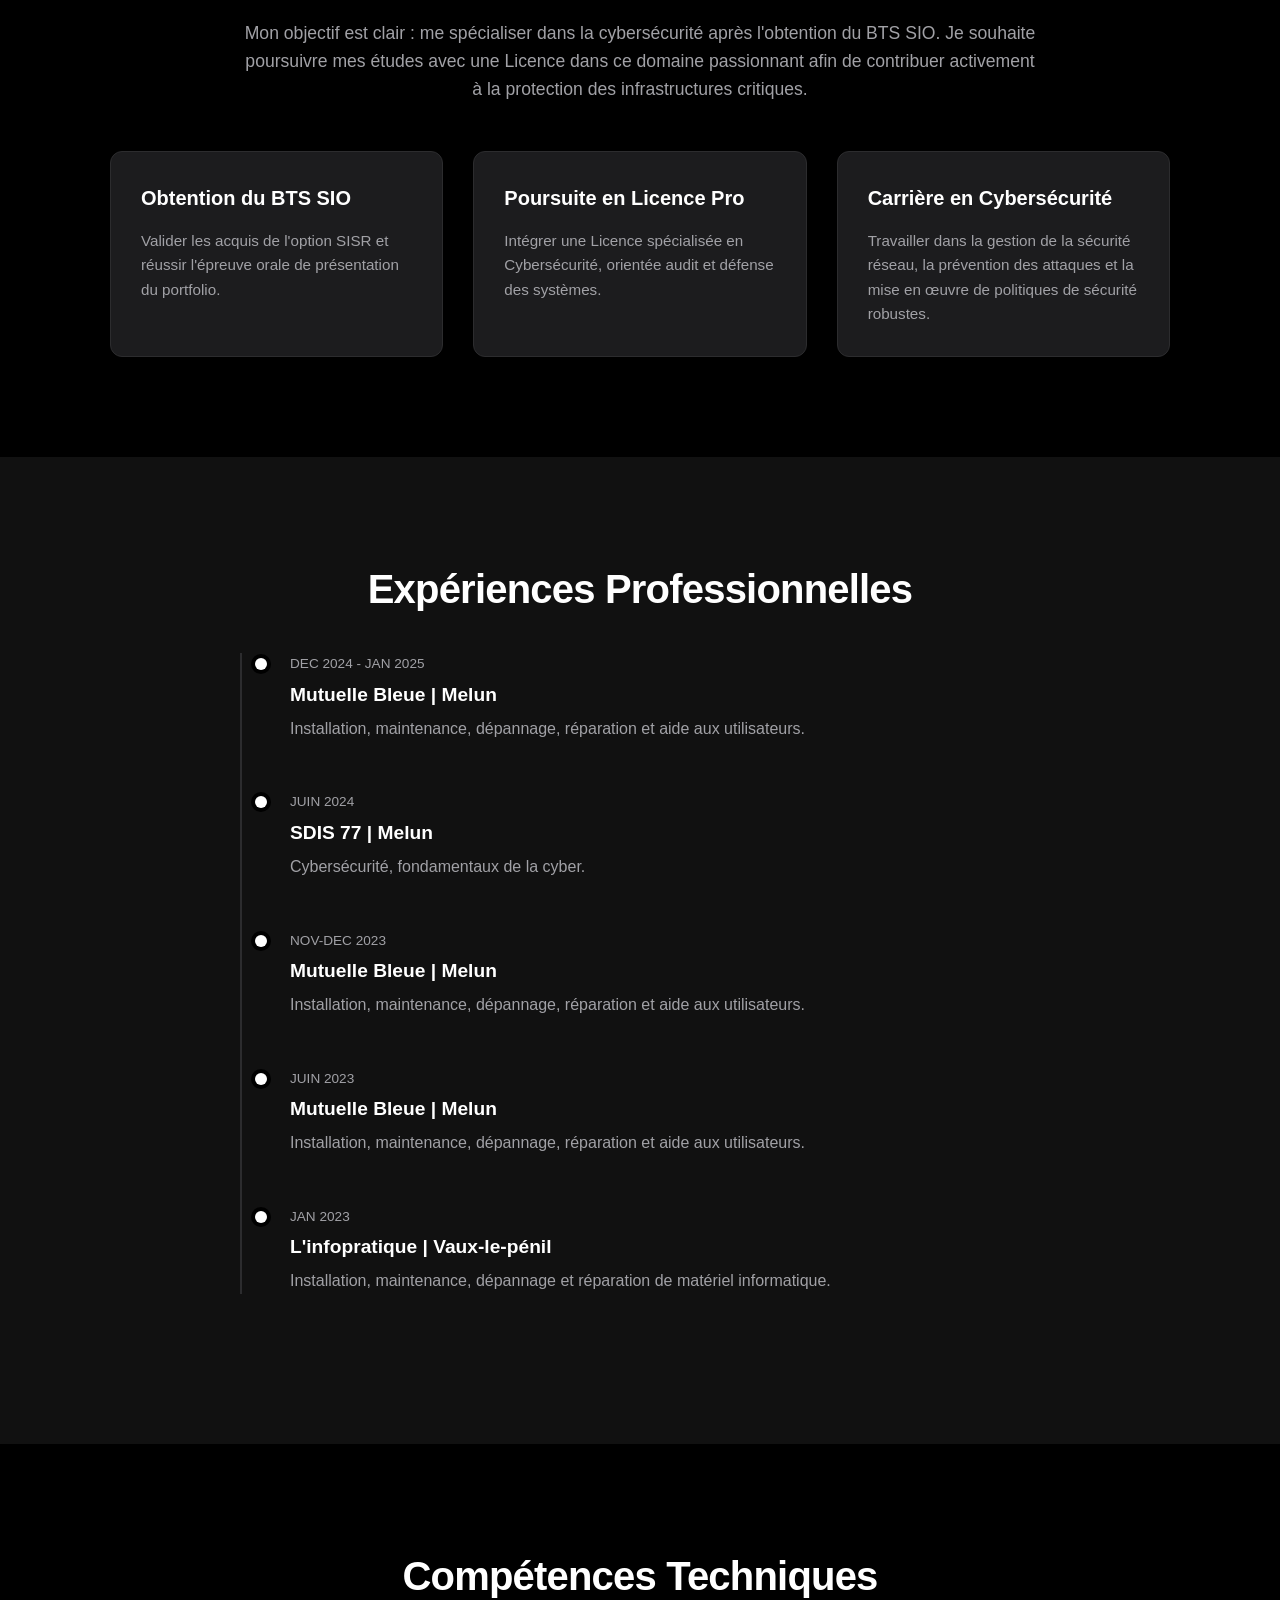
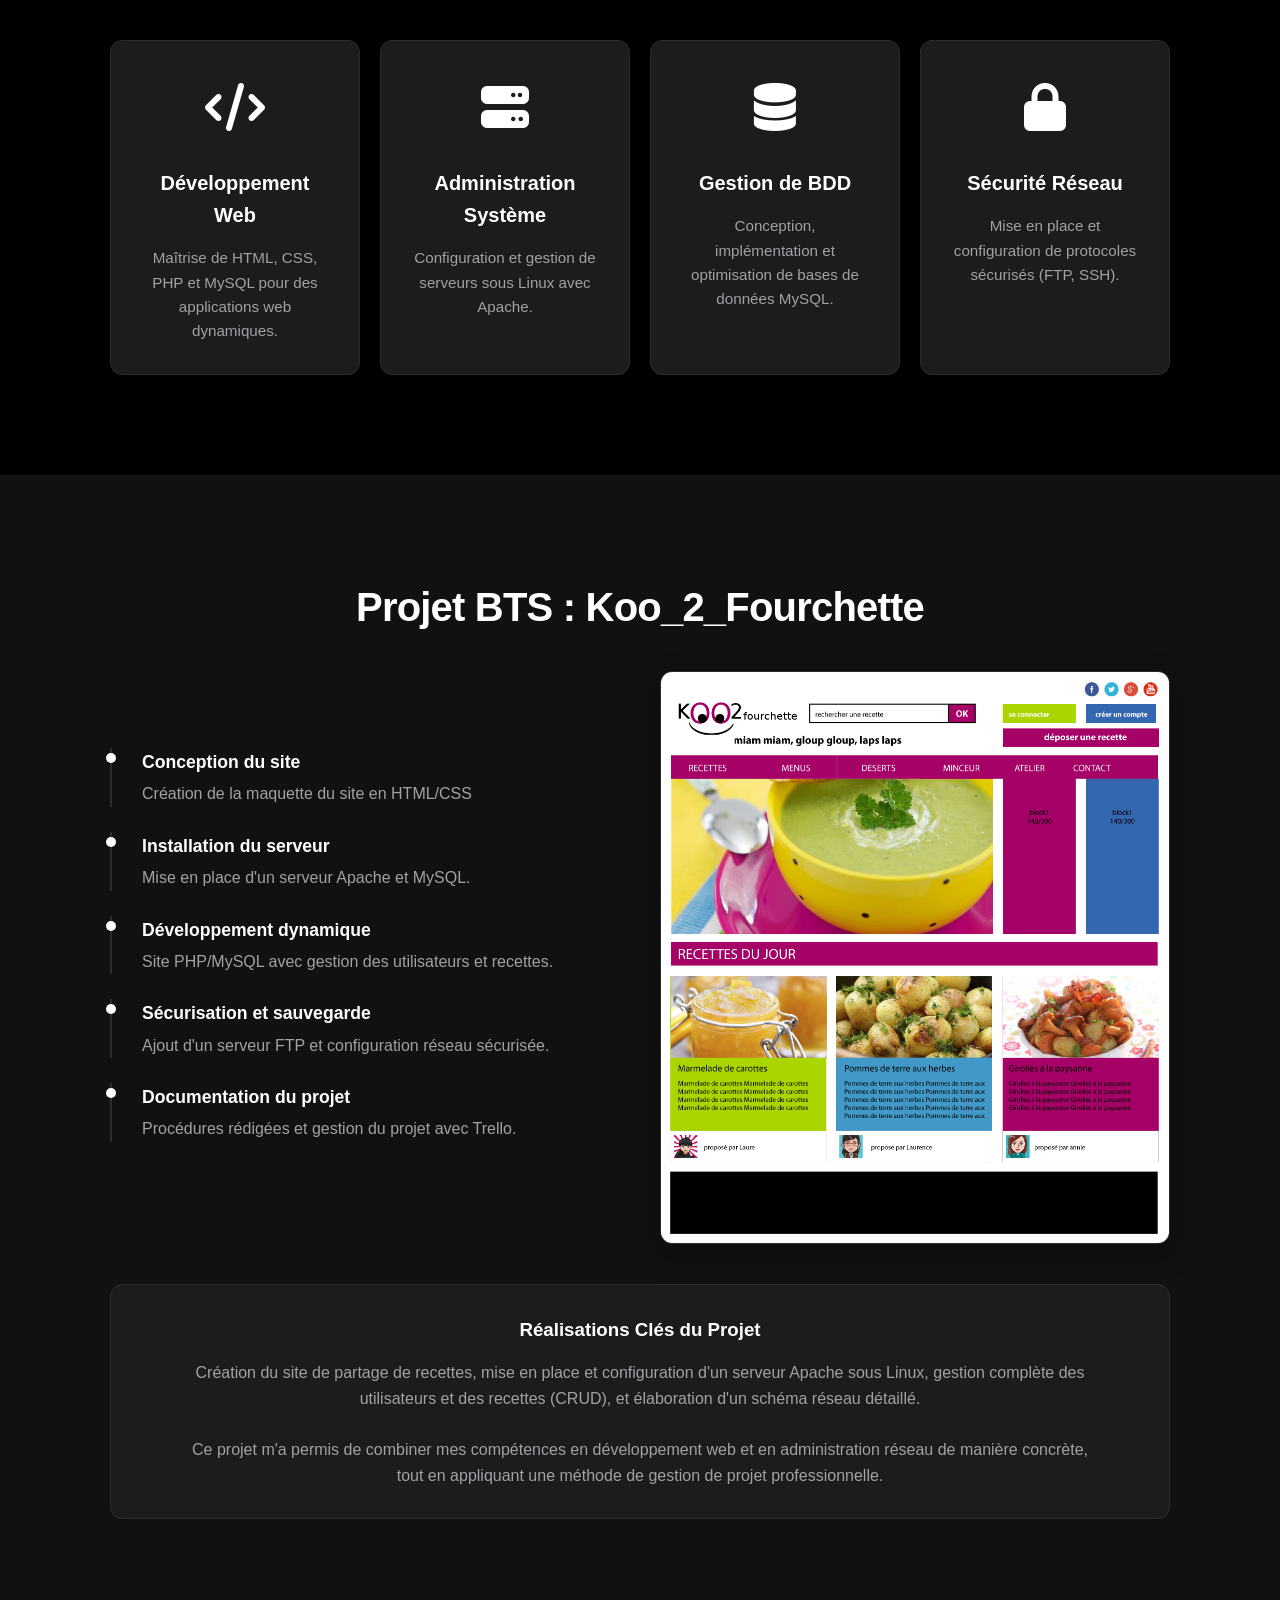
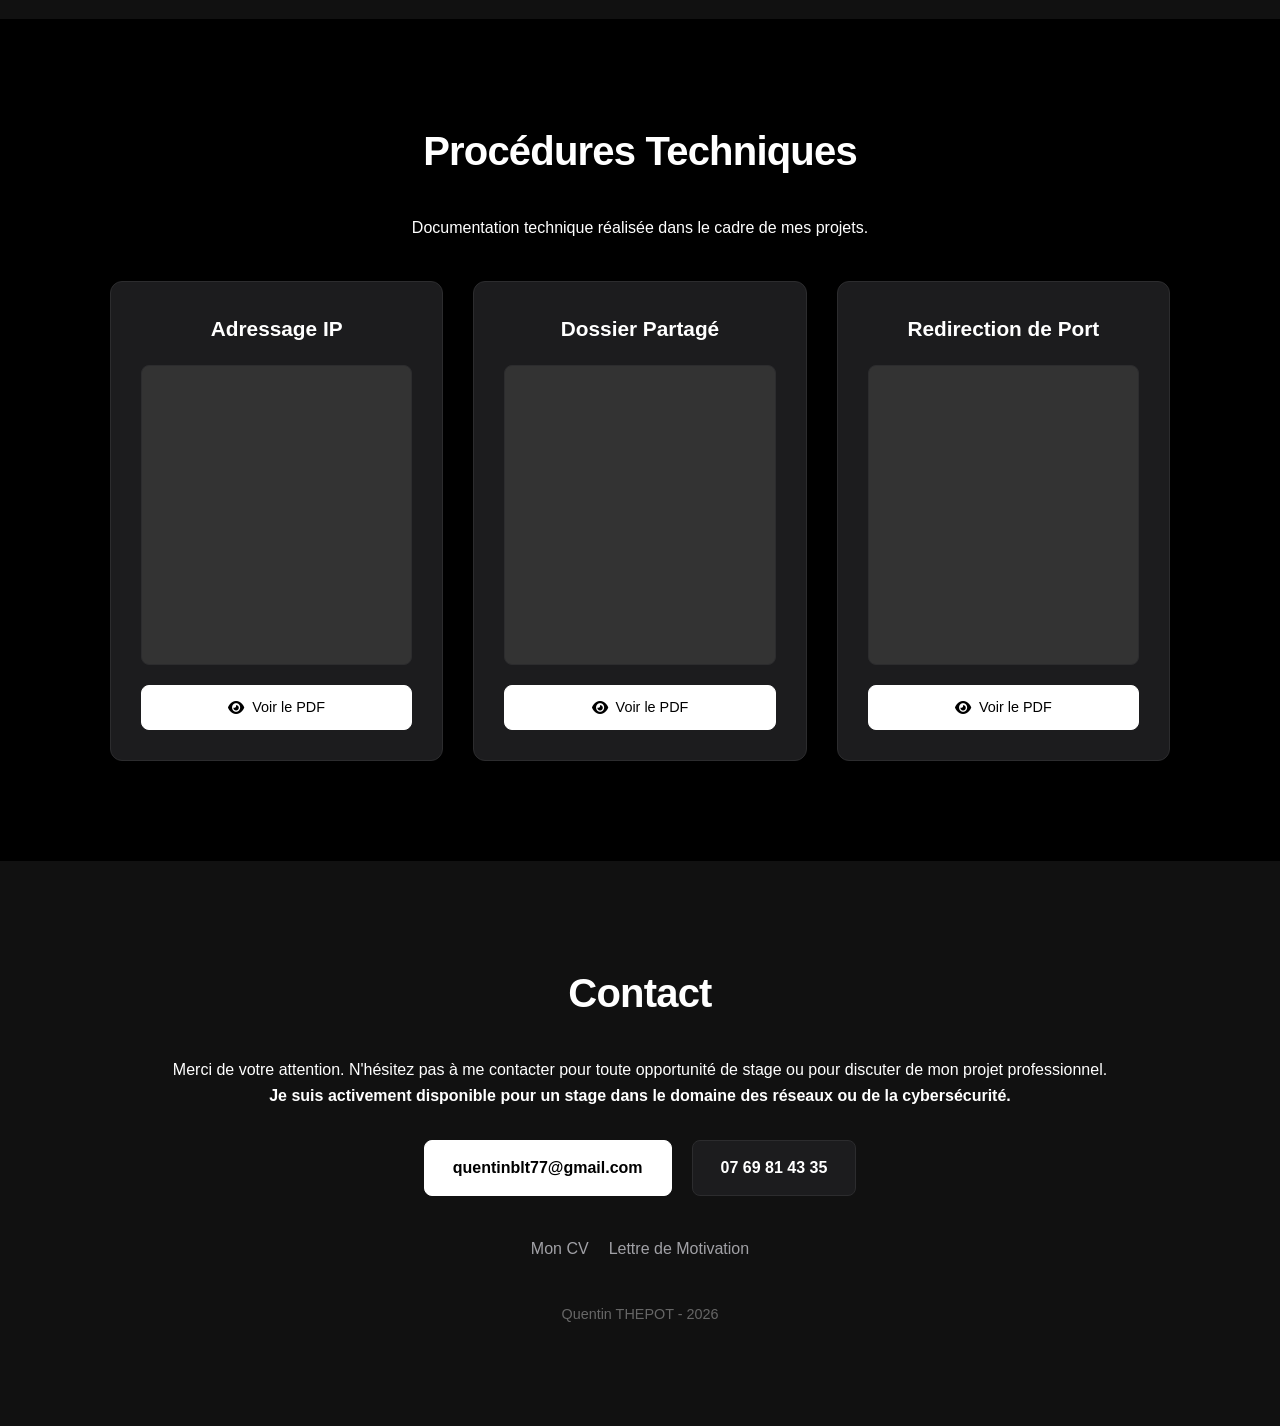
==== commit 332cf806: "22/01" ====
--- a/index.html
+++ b/index.html
@@ -106,7 +106,8 @@
                     <p>Développement d'applications et logiciels métier.</p>
                 </div>
 
-                <div class="carte-option-bts">
+                <div class="carte-option-bts carte-option-active">
+                    <span class="badge-choix">Mon Option</span>
                     <h3>SISR</h3>
                     <p>Solutions d'Infrastructure, Systèmes et Réseaux</p>
                     <hr class="separateur-bts">
@@ -371,18 +372,33 @@
                 <div class="carte-fichier-pdf">
                     <h3>Adressage IP</h3>
                     <iframe src="assets/files/Procédure Adressage IP.pdf" class="visualiseur-pdf"></iframe>
+                    <div class="actions-pdf">
+                        <a href="assets/files/Procédure Adressage IP.pdf" target="_blank" class="bouton-voir">
+                            <i class="fa-solid fa-eye"></i> Voir le PDF
+                        </a>
+                    </div>
                 </div>
 
                 <!-- PDF 2 -->
                 <div class="carte-fichier-pdf">
                     <h3>Dossier Partagé</h3>
                     <iframe src="assets/files/Procédure Dossier Partagé.pdf" class="visualiseur-pdf"></iframe>
+                    <div class="actions-pdf">
+                        <a href="assets/files/Procédure Dossier Partagé.pdf" target="_blank" class="bouton-voir">
+                            <i class="fa-solid fa-eye"></i> Voir le PDF
+                        </a>
+                    </div>
                 </div>
 
                 <!-- PDF 3 -->
                 <div class="carte-fichier-pdf">
                     <h3>Redirection de Port</h3>
                     <iframe src="assets/files/Procédure Redirection de Port.pdf" class="visualiseur-pdf"></iframe>
+                    <div class="actions-pdf">
+                        <a href="assets/files/Procédure Redirection de Port.pdf" target="_blank" class="bouton-voir">
+                            <i class="fa-solid fa-eye"></i> Voir le PDF
+                        </a>
+                    </div>
                 </div>
 
             </div>
@@ -401,8 +417,8 @@
             </p>
 
             <div class="liens-contact-boutons">
-                <a href="mailto:quentinblt77@gmail.com" class="bouton-primaire">quentinblt77@gmail.com</a>
-                <a href="tel:+33769814335" class="bouton-secondaire">07 69 81 43 35</a>
+                <span class="badge-contact-primaire">quentinblt77@gmail.com</span>
+                <span class="badge-contact-secondaire">07 69 81 43 35</span>
             </div>
 
             <div class="liens-documents-telechargement">
--- a/style.css
+++ b/style.css
@@ -278,7 +278,6 @@
   max-width: 400px;
 }
 
-.carte-info-standard:hover,
 .carte-info-centre:hover {
   border-color: #555;
 }
@@ -404,12 +403,40 @@
   flex: 1;
   min-width: 280px;
   text-align: center;
-  transition: transform 0.2s;
-
-}
-
-.carte-option-bts:hover {
-  border-color: #FFFFFF;
+  transition: transform 0.2s, border-color 0.2s;
+  position: relative;
+  /* For the badge positioning if needed */
+}
+
+/* .carte-option-bts:hover removed to prevent highlighting on non-active cards (SLAM) */
+
+/* Highlight for the chosen option */
+.carte-option-active {
+  border: 2px solid #007AFF;
+  /* Blue border to highlight */
+  background-color: #1a1a20;
+  box-shadow: 0 0 20px rgba(0, 122, 255, 0.15);
+  /* Subtle blue glow */
+  transform: scale(1.05);
+  /* Slightly bigger */
+}
+
+.carte-option-active:hover {
+  border-color: #007AFF;
+  /* Keep blue on hover */
+}
+
+.badge-choix {
+  display: inline-block;
+  background-color: #007AFF;
+  color: #FFFFFF;
+  font-size: 0.8rem;
+  font-weight: 600;
+  padding: 4px 12px;
+  border-radius: 20px;
+  margin-bottom: 15px;
+  text-transform: uppercase;
+  letter-spacing: 0.5px;
 }
 
 .carte-option-bts h3 {
@@ -537,33 +564,125 @@
 /* PDF Grid */
 .grille-fichiers-pdf {
   display: grid;
-  grid-template-columns: repeat(auto-fit, minmax(300px, 1fr));
+  grid-template-columns: repeat(auto-fit, minmax(280px, 1fr));
   gap: 30px;
   margin-top: 40px;
 }
 
 .carte-fichier-pdf {
   background: #1C1C1E;
-  padding: 20px;
+  padding: 30px;
   border-radius: 12px;
   border: 1px solid #2C2C2E;
-
-}
-
-.carte-fichier-pdf h3 {
-  margin-bottom: 15px;
-  color: #FFFFFF;
+  text-align: center;
+  transition: transform 0.3s ease, border-color 0.3s ease;
+  display: flex;
+  flex-direction: column;
+  align-items: center;
+  height: 100%;
+}
+
+.carte-fichier-pdf:hover {
+  transform: translateY(-5px);
+  border-color: #444;
 }
 
 .visualiseur-pdf {
   width: 100%;
-  height: 400px;
+  height: 300px;
+  /* Un peu moins haut pour garder l'équilibre */
   border: 1px solid #2C2C2E;
   border-radius: 8px;
   background-color: #333;
+  margin-bottom: 20px;
+}
+
+.icone-pdf {
+  font-size: 3.5rem;
+  color: #A1A1A6;
+  margin-bottom: 20px;
+  transition: color 0.3s ease;
+}
+
+.carte-fichier-pdf:hover .icone-pdf {
+  color: #FFFFFF;
+}
+
+.carte-fichier-pdf h3 {
+  margin-bottom: 20px;
+  color: #FFFFFF;
+  font-size: 1.3rem;
+}
+
+.actions-pdf {
+  display: flex;
+  gap: 15px;
+  justify-content: center;
+  width: 100%;
+  margin-top: auto;
+  /* Pushes buttons to bottom if height varies */
+}
+
+.bouton-voir,
+.bouton-telecharger {
+  display: inline-flex;
+  align-items: center;
+  justify-content: center;
+  gap: 8px;
+  padding: 10px 18px;
+  border-radius: 8px;
+  font-size: 0.9rem;
+  font-weight: 500;
+  cursor: pointer;
+  transition: all 0.2s ease;
+  flex: 1;
+}
+
+.bouton-voir {
+  background-color: #FFFFFF;
+  color: #000000;
+  border: 1px solid #FFFFFF;
+}
+
+.bouton-voir:hover {
+  background-color: #E0E0E0;
+  border-color: #E0E0E0;
+}
+
+.bouton-telecharger {
+  background-color: transparent;
+  color: #FFFFFF;
+  border: 1px solid #2C2C2E;
+}
+
+.bouton-telecharger:hover {
+  background-color: #2C2C2E;
+  border-color: #555;
 }
 
 /* Contact */
+.badge-contact-primaire,
+.badge-contact-secondaire {
+  display: inline-block;
+  padding: 14px 28px;
+  border-radius: 8px;
+  font-weight: 600;
+  font-size: 1rem;
+  cursor: default;
+}
+
+.badge-contact-primaire {
+  background-color: #FFFFFF;
+  color: #000000;
+  border: 1px solid #FFFFFF;
+}
+
+.badge-contact-secondaire {
+  background-color: #1C1C1E;
+  color: #FFFFFF;
+  border: 1px solid #2C2C2E;
+}
+
 .liens-contact-boutons,
 .liens-documents-telechargement {
   display: flex;
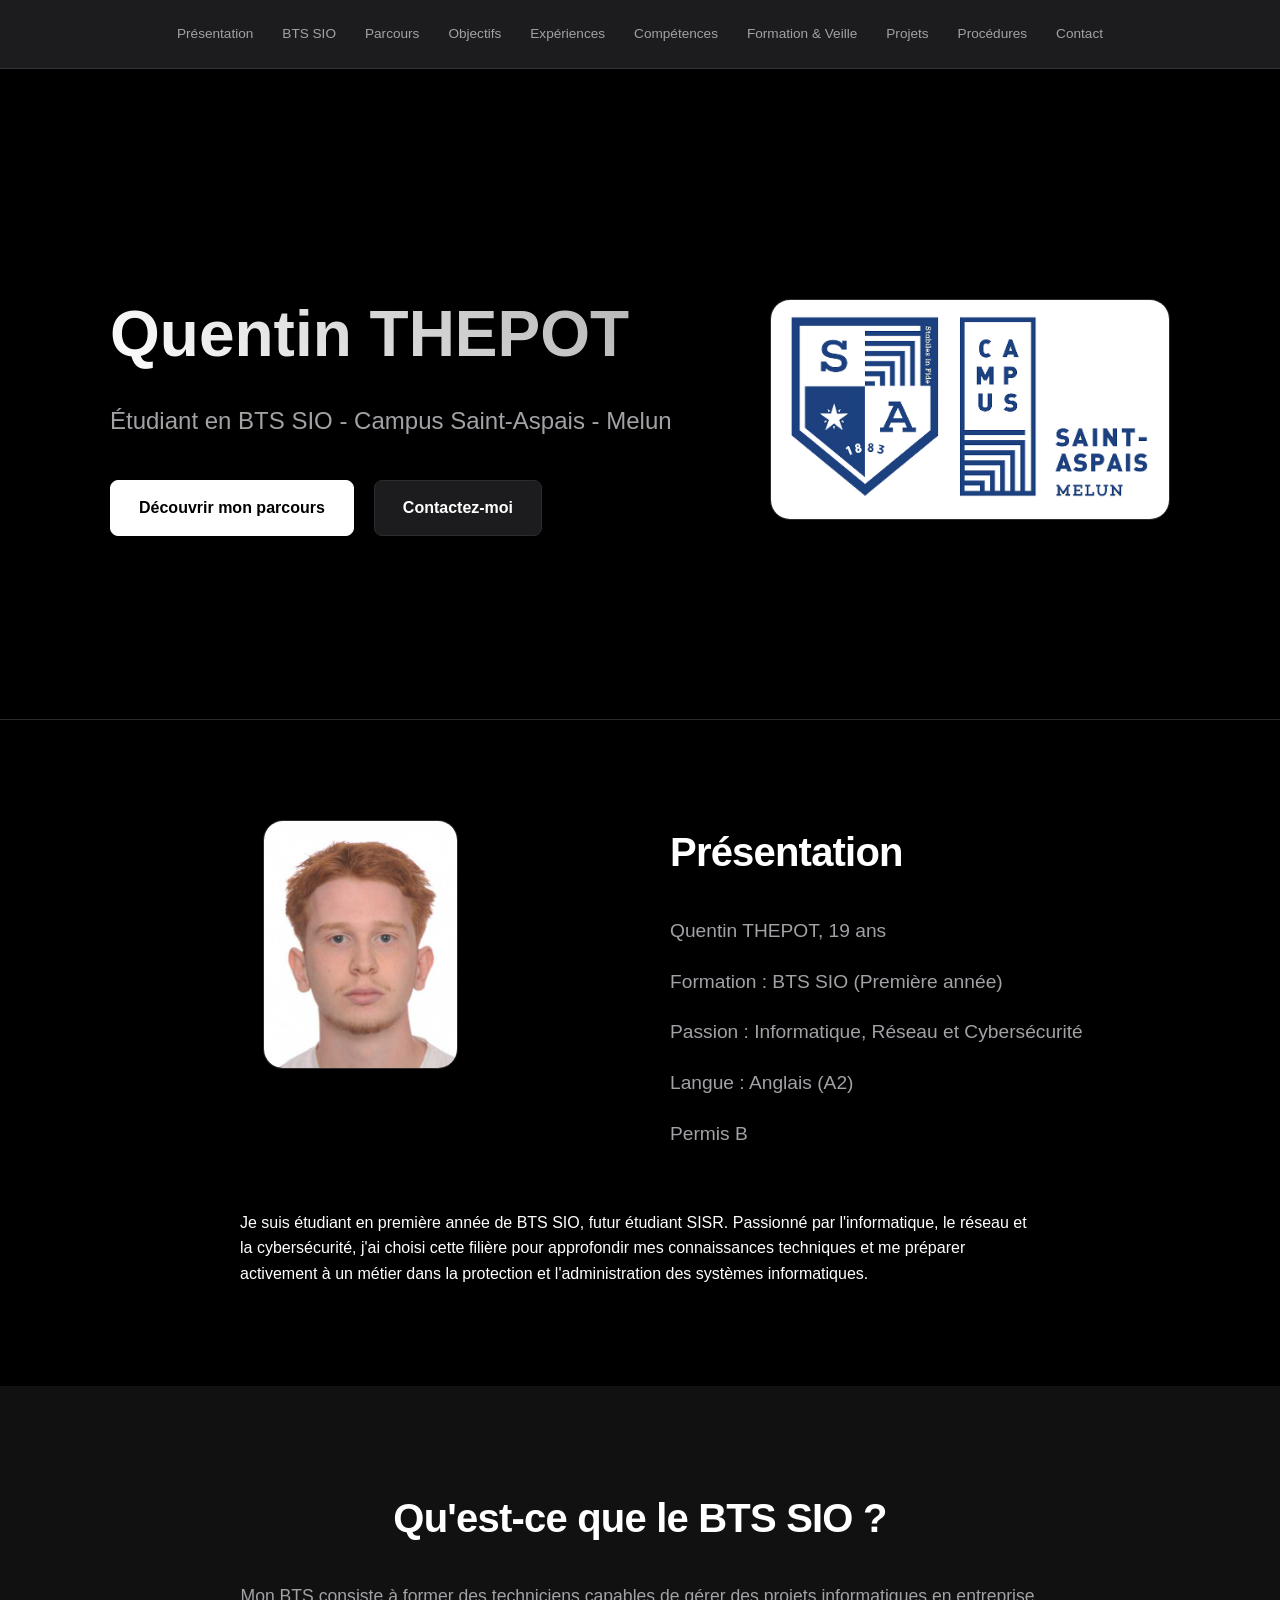
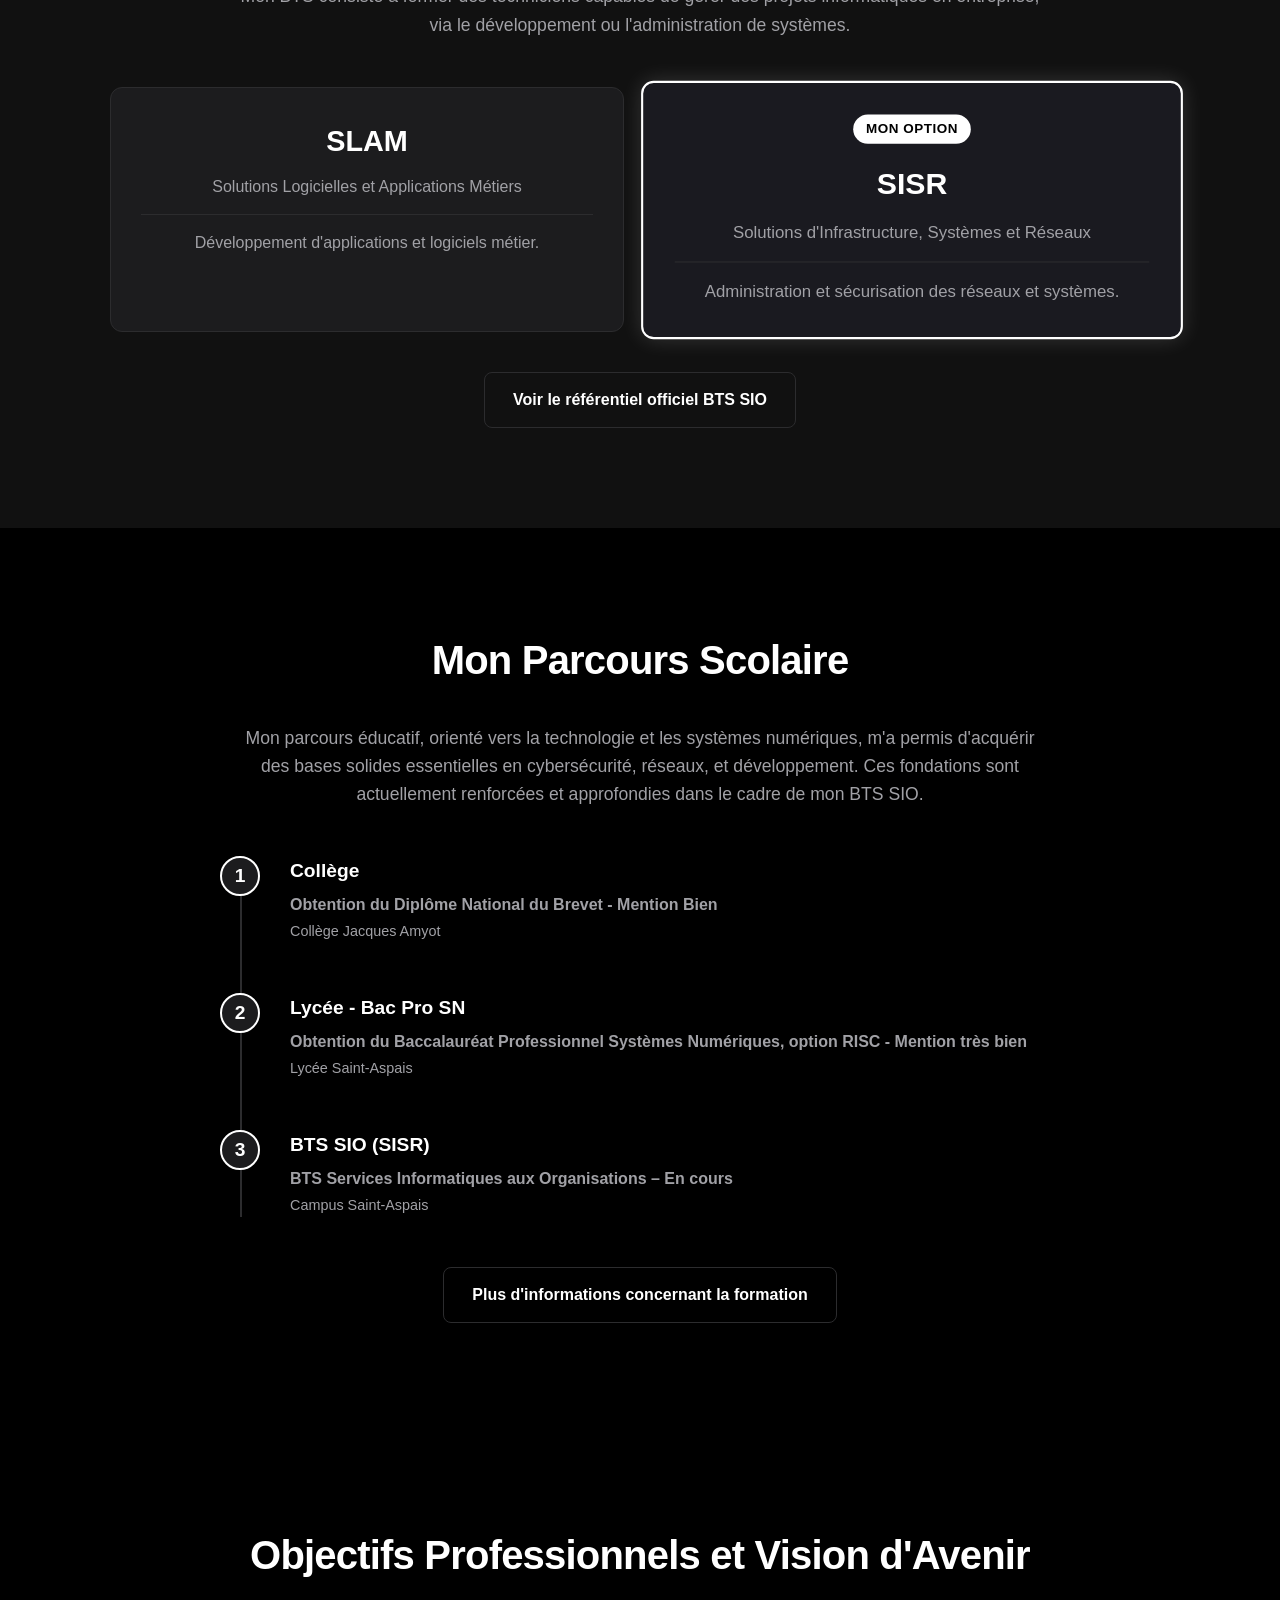
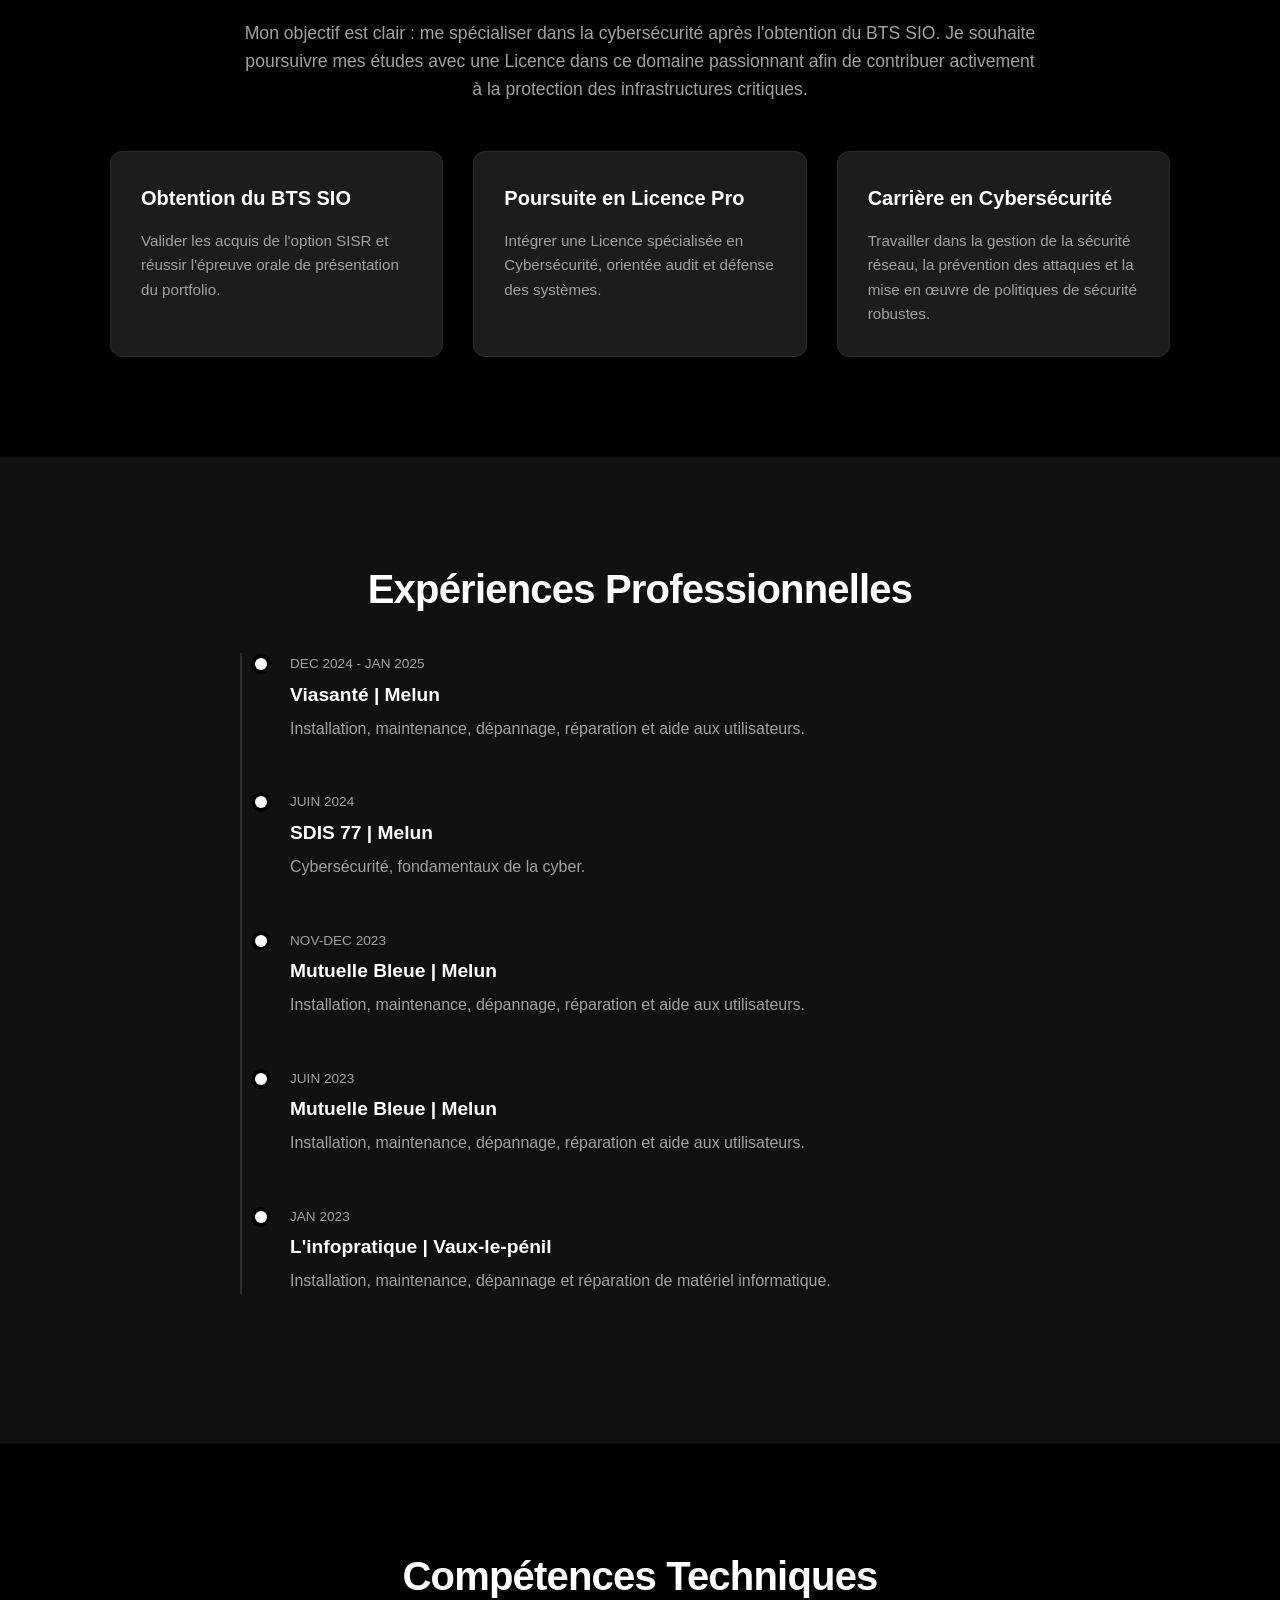
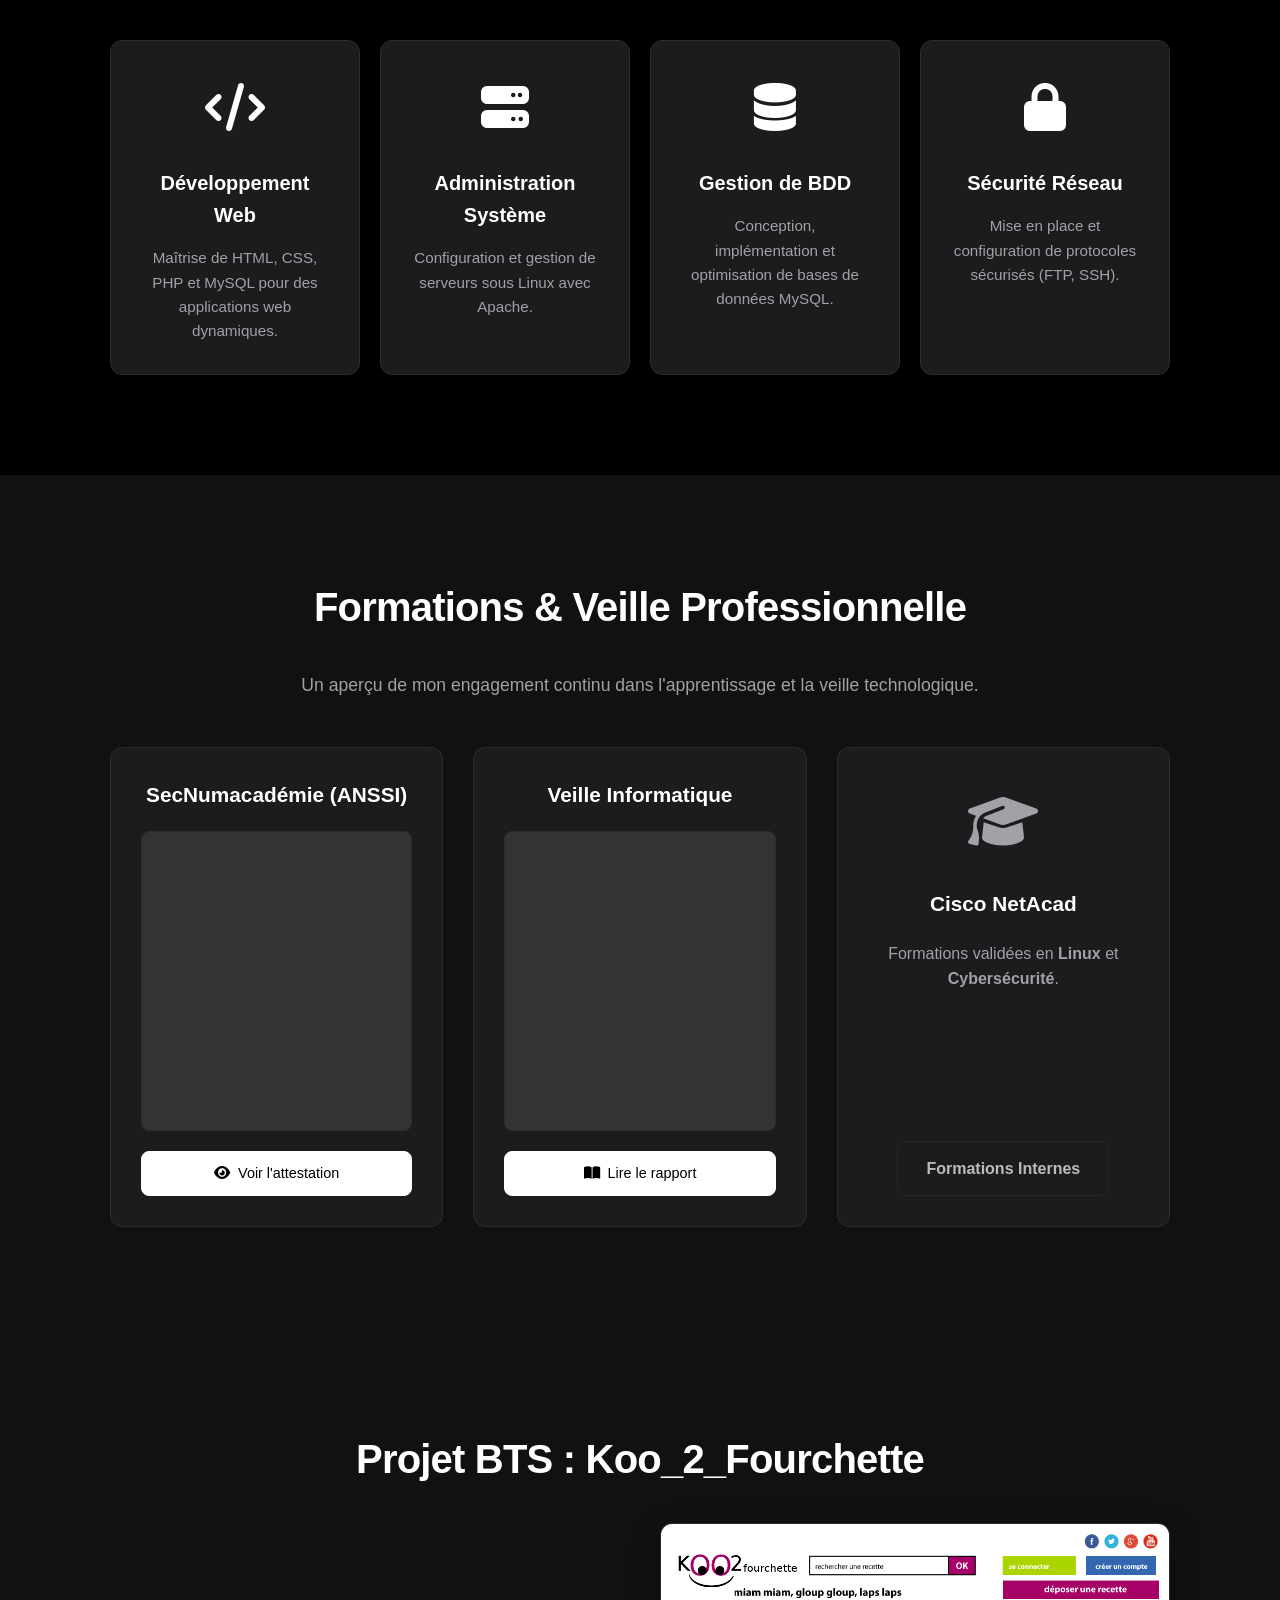
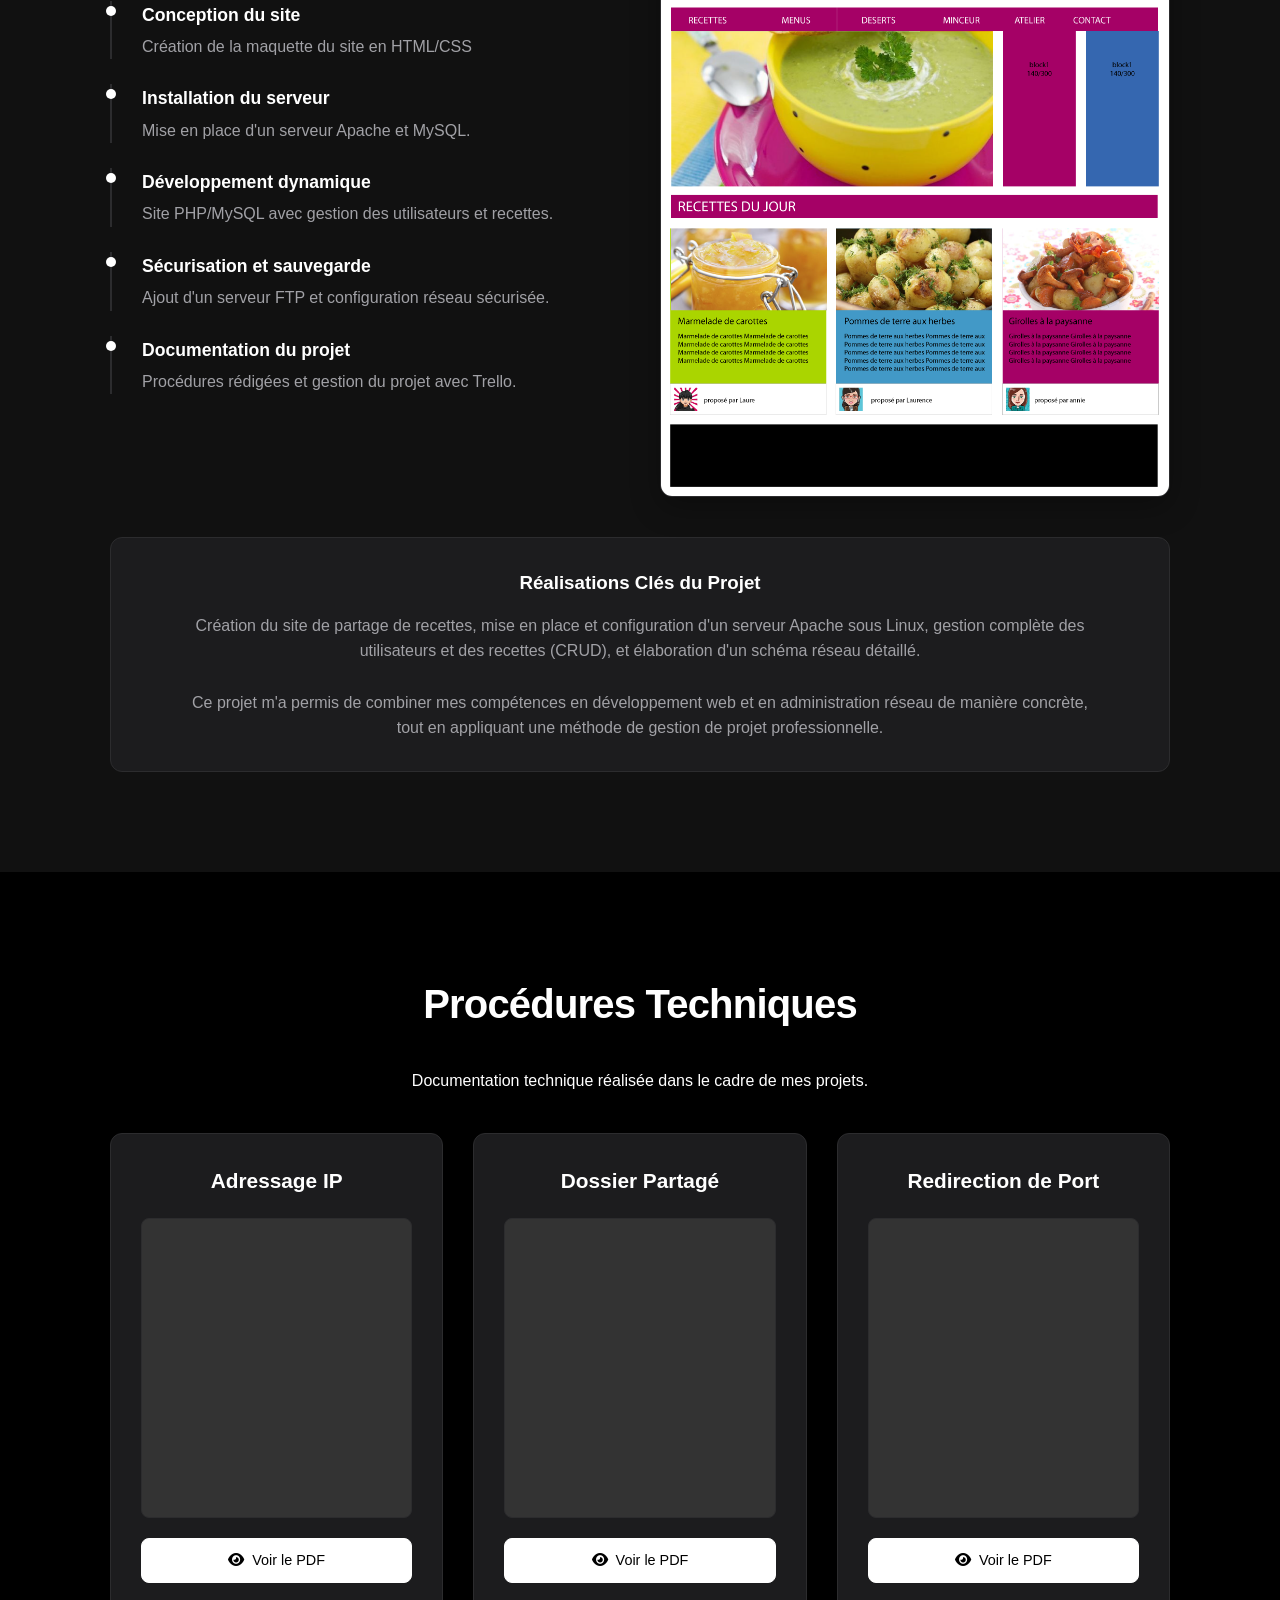
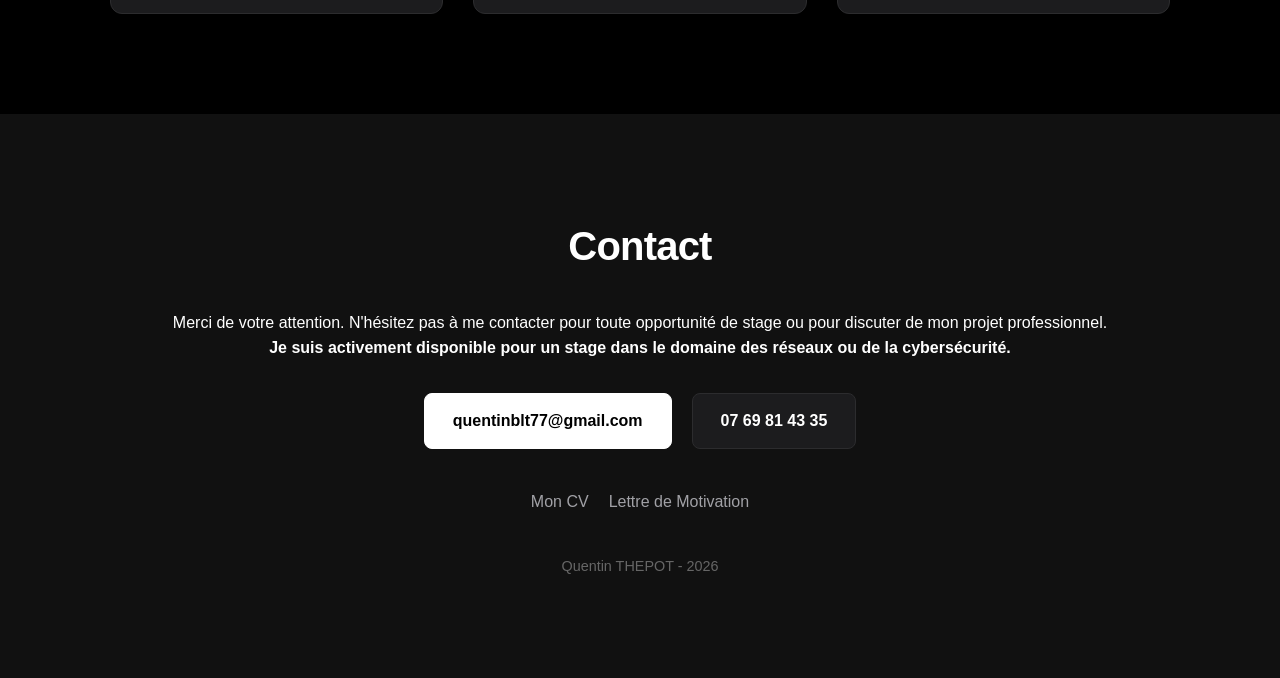
==== commit 1a0fe562: "22/01" ====
--- a/index.html
+++ b/index.html
@@ -26,8 +26,9 @@
             <a href="#section-objectifs-professionnels" class="lien-nav">Objectifs</a>
             <a href="#section-experiences-professionnelles" class="lien-nav">Expériences</a>
             <a href="#section-competences-techniques" class="lien-nav">Compétences</a>
+            <a href="#section-formations-veille" class="lien-nav">Formation & Veille</a>
             <a href="#section-projet-koo-2-fourchette" class="lien-nav">Projets</a>
-            <a href="#section-procedures-techniques" class="lien-nav">Documents</a>
+            <a href="#section-procedures-techniques" class="lien-nav">Procédures</a>
             <a href="#pied-de-page-contact" class="lien-nav">Contact</a>
         </div>
     </nav>
@@ -68,7 +69,7 @@
                 <div class="bloc-texte-presentation">
                     <h2 class="titre-de-section">Présentation</h2>
                     <ul class="liste-infos-perso">
-                        <li><strong>Quentin THEPOT, 19 ans</strong></li>
+                        <li>Quentin THEPOT, 19 ans</li>
                         <li>Formation : BTS SIO (Première année)</li>
                         <li>Passion : Informatique, Réseau et Cybersécurité</li>
                         <li>Langue : Anglais (A2)</li>
@@ -218,7 +219,7 @@
                     <div class="marqueur-temporel"></div>
                     <div class="contenu-frise-standard">
                         <span class="date-evenement">Dec 2024 - Jan 2025</span>
-                        <h3>Mutuelle Bleue | Melun</h3>
+                        <h3>Viasanté | Melun</h3>
                         <p>Installation, maintenance, dépannage, réparation et aide aux utilisateurs.</p>
                     </div>
                 </div>
@@ -302,6 +303,62 @@
                 </div>
 
             </div>
+        </div>
+    </section>
+
+    <!-- Section Formations & Veille Technologique -->
+    <section id="section-formations-veille" class="section-generale fond-plus-fonce">
+        <div class="conteneur-principal">
+
+            <h2 class="titre-de-section alignement-centre">Formations & Veille Professionnelle</h2>
+
+            <p class="paragraphe-intro-section alignement-centre">
+                Un aperçu de mon engagement continu dans l'apprentissage et la veille technologique.
+            </p>
+
+            <!-- Grille Principale -->
+            <div class="grille-fichiers-pdf">
+
+                <!-- Carte MOOC ANSSI avec Prévisualisation -->
+                <div class="carte-fichier-pdf">
+                    <h3>SecNumacadémie (ANSSI)</h3>
+                    <iframe src="assets/files/Mooc .pdf" class="visualiseur-pdf"></iframe>
+                    <div class="actions-pdf">
+                        <a href="assets/files/Mooc .pdf" target="_blank" class="bouton-voir">
+                            <i class="fa-solid fa-eye"></i> Voir l'attestation
+                        </a>
+                    </div>
+                </div>
+
+                <!-- Carte Veille Informatique avec Prévisualisation -->
+                <div class="carte-fichier-pdf">
+                    <h3>Veille Informatique</h3>
+                    <iframe src="assets/files/Veille Informatique.pdf" class="visualiseur-pdf"></iframe>
+                    <div class="actions-pdf">
+                        <a href="assets/files/Veille Informatique.pdf" target="_blank" class="bouton-voir">
+                            <i class="fa-solid fa-book-open"></i> Lire le rapport
+                        </a>
+                    </div>
+                </div>
+
+                <!-- Carte Cisco NetAcad (Info seulement, pas de PDF) -->
+                <div class="carte-fichier-pdf" style="justify-content: center;">
+                    <div class="icone-pdf">
+                        <i class="fa-solid fa-graduation-cap"></i>
+                    </div>
+                    <h3>Cisco NetAcad</h3>
+                    <p style="color: #A1A1A6; margin-bottom: 20px;">
+                        Formations validées en <strong>Linux</strong> et <strong>Cybersécurité</strong>.
+                    </p>
+                    <div class="actions-pdf">
+                        <span class="bouton-contour" style="cursor: default; opacity: 0.7;">Formations Internes</span>
+                    </div>
+                </div>
+
+            </div>
+
+
+
         </div>
     </section>
 
--- a/style.css
+++ b/style.css
@@ -135,23 +135,33 @@
 }
 
 .conteneur-navigation {
-  max-width: 1200px;
+  max-width: 1400px;
+  /* Elargi pour plus d'espace */
   margin: 0 auto;
   display: flex;
   justify-content: center;
-  gap: 10px;
-  flex-wrap: wrap;
-  padding: 0 20px;
+  gap: 5px;
+  /* Réduit l'espace entre les liens */
+  flex-wrap: nowrap;
+  /* Empêche le retour à la ligne */
+  padding: 0 10px;
+  overflow-x: auto;
+  /* Permet le scroll horizontal si vraiment trop petit sur mobile */
 }
 
 .lien-nav {
   color: #A1A1A6;
-  font-size: 0.95rem;
+  font-size: 0.85rem;
+  /* Légèrement plus petit */
   font-weight: 500;
-  padding: 8px 20px;
+  padding: 8px 12px;
+  /* Moins de padding latéral */
   border-radius: 50px;
   transition: all 0.3s ease;
-}
+  white-space: nowrap;
+  /* Empêche le texte de se couper */
+}
+
 
 .lien-nav:hover {
   color: #FFFFFF;
@@ -412,24 +422,24 @@
 
 /* Highlight for the chosen option */
 .carte-option-active {
-  border: 2px solid #007AFF;
-  /* Blue border to highlight */
+  border: 2px solid #FFFFFF;
+  /* White border to highlight */
   background-color: #1a1a20;
-  box-shadow: 0 0 20px rgba(0, 122, 255, 0.15);
-  /* Subtle blue glow */
+  box-shadow: 0 0 20px rgba(255, 255, 255, 0.15);
+  /* Subtle white glow */
   transform: scale(1.05);
   /* Slightly bigger */
 }
 
 .carte-option-active:hover {
-  border-color: #007AFF;
-  /* Keep blue on hover */
+  border-color: #FFFFFF;
+  /* Keep white on hover */
 }
 
 .badge-choix {
   display: inline-block;
-  background-color: #007AFF;
-  color: #FFFFFF;
+  background-color: #FFFFFF;
+  color: #000000;
   font-size: 0.8rem;
   font-weight: 600;
   padding: 4px 12px;
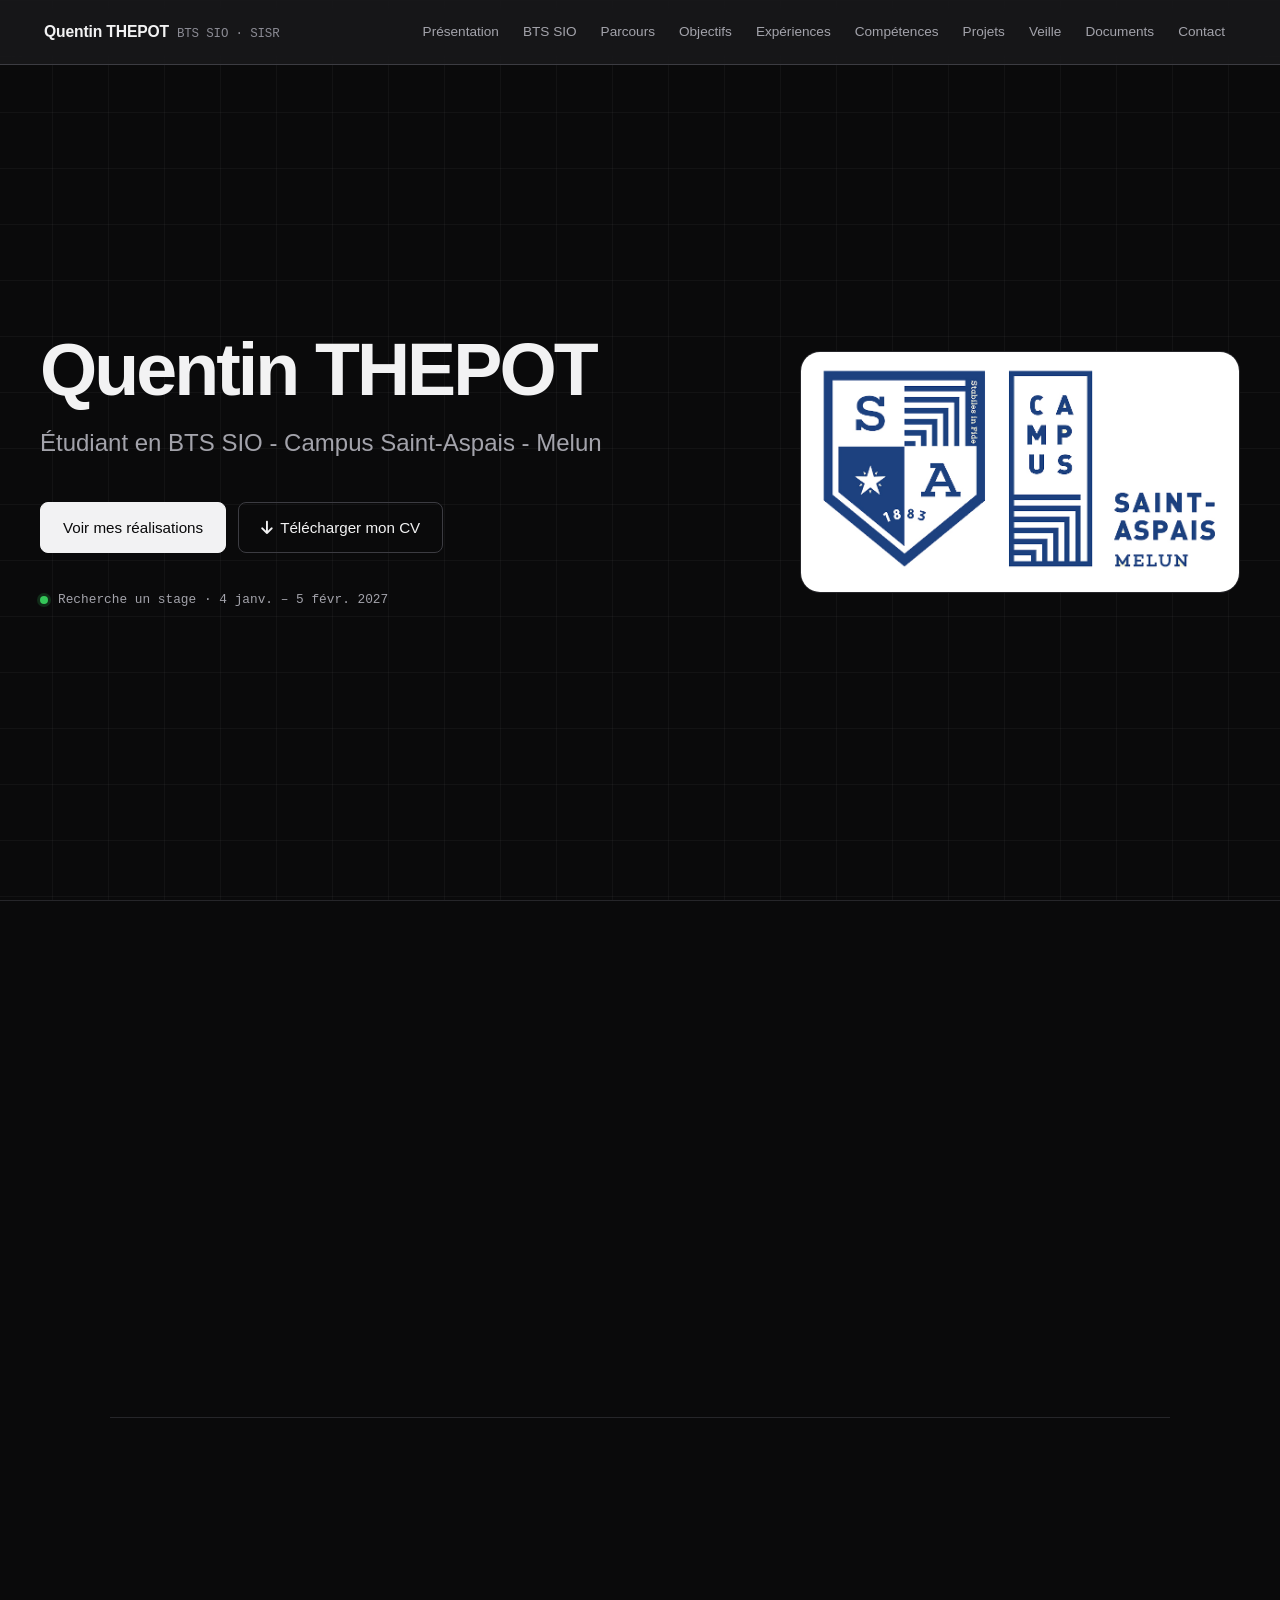
==== commit 64d5b3bc: "14/11/2026 Co-Authored-By: Claude Mythos 5.2 <noreply@anthropic.com>" ====
--- a/index.html
+++ b/index.html
@@ -4,15 +4,26 @@
 <head>
     <meta charset="UTF-8">
     <meta name="viewport" content="width=device-width, initial-scale=1.0">
-    <title>Portfolio - Quentin THEPOT</title>
-
-
+    <meta http-equiv="Content-Security-Policy" content="default-src 'none'; script-src 'self'; style-src 'self' https://fonts.googleapis.com https://cdnjs.cloudflare.com; font-src https://fonts.gstatic.com https://cdnjs.cloudflare.com; img-src 'self'; base-uri 'self'; form-action 'none'">
+    <title>Quentin THEPOT — Portfolio BTS SIO SISR</title>
+    <meta name="description" content="Portfolio de Quentin THEPOT, étudiant en BTS SIO option SISR : stages, projets réseau et cybersécurité, compétences. Recherche un stage du 4 janvier au 5 février 2027.">
+    <meta property="og:type" content="website">
+    <meta property="og:title" content="Quentin THEPOT — Portfolio BTS SIO SISR">
+    <meta property="og:description" content="Stages, projets réseau et cybersécurité, compétences. Recherche un stage du 4 janvier au 5 février 2027.">
+    <meta property="og:url" content="https://quentinblt77-tech.github.io/portfolioGIT26/">
+
+    <link rel="preconnect" href="https://fonts.googleapis.com">
+    <link rel="preconnect" href="https://fonts.gstatic.com" crossorigin>
+    <link rel="stylesheet" href="https://fonts.googleapis.com/css2?family=IBM+Plex+Mono:wght@400;500&family=IBM+Plex+Sans:wght@400;500;600&display=swap">
+    <link rel="icon" href="favicon.svg" type="image/svg+xml">
 
     <!-- CSS Principal -->
-    <link rel="stylesheet" href="style.css">
-
-    <!-- FontAwesome pour les icônes -->
-    <link rel="stylesheet" href="https://cdnjs.cloudflare.com/ajax/libs/font-awesome/6.4.0/css/all.min.css">
+    <link rel="stylesheet" href="css/style.css">
+
+    <link rel="stylesheet" href="https://cdnjs.cloudflare.com/ajax/libs/font-awesome/6.4.0/css/all.min.css"
+        integrity="sha512-iecdLmaskl7CVkqkXNQ/ZH/XLlvWZOJyj7Yy7tcenmpD1ypASozpmT/E0iPtmFIB46ZmdtAc9eNBvH0H/ZpiBw=="
+        crossorigin="anonymous" referrerpolicy="no-referrer">
+    <script src="js/script.js" defer></script>
 </head>
 
 <body>
@@ -20,79 +31,78 @@
     <!-- Barre de Navigation Supérieure ("Menu") -->
     <nav class="barre-navigation-fixe">
         <div class="conteneur-navigation">
-            <a href="#section-presentation-profil" class="lien-nav">Présentation</a>
-            <a href="#section-bts-sio-explications" class="lien-nav">BTS SIO</a>
-            <a href="#section-parcours-scolaire" class="lien-nav">Parcours</a>
-            <a href="#section-objectifs-professionnels" class="lien-nav">Objectifs</a>
-            <a href="#section-experiences-professionnelles" class="lien-nav">Expériences</a>
-            <a href="#section-competences-techniques" class="lien-nav">Compétences</a>
-            <a href="#section-formations-veille" class="lien-nav">Formation & Veille</a>
-            <a href="#section-projet-koo-2-fourchette" class="lien-nav">Projets</a>
-            <a href="#section-procedures-techniques" class="lien-nav">Procédures</a>
-            <a href="#pied-de-page-contact" class="lien-nav">Contact</a>
+            <a href="index.html" class="marque-nav">Quentin THEPOT<span>BTS SIO · SISR</span></a>
+            <div class="groupe-liens-nav">
+                <a href="#section-presentation-profil" class="lien-nav">Présentation</a>
+                <a href="#section-bts-sio-explications" class="lien-nav">BTS SIO</a>
+                <a href="#section-parcours-scolaire" class="lien-nav">Parcours</a>
+                <a href="#section-objectifs-professionnels" class="lien-nav">Objectifs</a>
+                <a href="#section-experiences-professionnelles" class="lien-nav">Expériences</a>
+                <a href="#section-competences-techniques" class="lien-nav">Compétences</a>
+                <a href="#section-realisations" class="lien-nav">Projets</a>
+                <a href="#section-veille" class="lien-nav">Veille</a>
+                <a href="#section-documents" class="lien-nav">Documents</a>
+                <a href="#pied-de-page-contact" class="lien-nav">Contact</a>
+            </div>
         </div>
     </nav>
 
-    <!-- bannière principale avec le nom + le logo -->
-    <header class="banniere-principale-entete">
+    <!-- Bannière principale : nom, accroche et logo du campus -->
+    <header class="banniere-principale-entete banniere-accueil">
         <div class="conteneur-principal">
             <div class="grille-banniere-contenu">
-                <!-- Bloc de gauche : Texte et boutons -->
                 <div class="bloc-texte-infos">
                     <h1>Quentin THEPOT</h1>
                     <p class="sous-titre-banniere">Étudiant en BTS SIO - Campus Saint-Aspais - Melun</p>
                     <div class="boutons-actions-banniere">
-                        <a href="#section-parcours-scolaire" class="bouton-primaire">Découvrir mon
-                            parcours</a>
-                        <a href="#pied-de-page-contact" class="bouton-secondaire">Contactez-moi</a>
-                    </div>
-                </div>
-
-                <!-- Bloc de droite : Logo Saint Aspais -->
-                <div class="bloc-logo-droite">
-                    <img src="assets/img/Saint aspais.jpg" alt="Saint Aspais">
-                </div>
+                        <a href="#section-realisations" class="bouton-primaire">Voir mes réalisations</a>
+                        <a href="assets/files/CV-Quentin-THEPOT.pdf" class="bouton-secondaire" target="_blank"
+                            rel="noopener"><i class="fa-solid fa-arrow-down"></i> Télécharger mon CV</a>
+                    </div>
+                    <p class="statut-dispo"><span class="point-statut"></span>Recherche un stage · 4 janv. – 5 févr. 2027</p>
+                </div>
+
+                <a href="https://institutionsaintaspais.fr/campus/" class="bloc-logo-droite" target="_blank"
+                    rel="noopener" title="Site du campus Saint-Aspais">
+                    <img src="assets/img/logo-saint-aspais.jpg" alt="Logo du campus Saint-Aspais de Melun">
+                </a>
             </div>
         </div>
     </header>
 
-    <!-- Section présentation (Qui suis-je ?) -->
+    <!-- 01 Présentation -->
     <section id="section-presentation-profil" class="section-generale">
         <div class="conteneur-principal">
-            <!-- Grille avec photo et infos -->
             <div class="grille-deux-colonnes-presentation">
                 <div class="bloc-photo-profil">
-                    <img src="assets/img/Capture d'écran 2025-10-14 100114.png" alt="Quentin THEPOT"
-                        class="image-profil-ronde">
+                    <img src="assets/img/quentin-thepot.png" alt="Portrait de Quentin THEPOT" class="image-profil-ronde">
                 </div>
 
                 <div class="bloc-texte-presentation">
+                    <span class="surtitre">01 — Présentation</span>
                     <h2 class="titre-de-section">Présentation</h2>
-                    <ul class="liste-infos-perso">
-                        <li>Quentin THEPOT, 19 ans</li>
-                        <li>Formation : BTS SIO (Première année)</li>
-                        <li>Passion : Informatique, Réseau et Cybersécurité</li>
-                        <li>Langue : Anglais (A2)</li>
-                        <li>Permis B</li>
-                    </ul>
-                </div>
-            </div>
-
-            <!-- Texte de bio centré -->
-            <div class="texte-biographie-centre">
-                <p>
-                    Je suis étudiant en première année de BTS SIO, futur étudiant SISR.
-                    Passionné par l'informatique, le réseau et la cybersécurité, j'ai choisi cette filière
-                    pour approfondir mes connaissances techniques et me préparer activement à un métier
-                    dans la protection et l'administration des systèmes informatiques.
-                </p>
-            </div>
-        </div>
-    </section>
-
-    <!-- Section explications BTS SIO -->
+                    <div class="texte-presentation">
+                        <p>Je suis étudiant en deuxième année de BTS SIO, option SISR. Passionné par l'informatique, le
+                            réseau et la cybersécurité, j'ai choisi cette filière pour approfondir mes connaissances
+                            techniques et me préparer activement à un métier dans la protection et l'administration
+                            des systèmes informatiques.</p>
+                    </div>
+                </div>
+            </div>
+
+            <ul class="liste-infos-perso tableau-infos-largeur">
+                <li><span>Formation</span>BTS SIO option SISR · 2025 – 2027</li>
+                <li><span>Âge</span>20 ans</li>
+                <li><span>Langue</span>Anglais (B1)</li>
+                <li><span>Mobilité</span>Seine-et-Marne (77) · Permis B</li>
+            </ul>
+        </div>
+    </section>
+
+    <!-- 02 BTS SIO -->
     <section id="section-bts-sio-explications" class="section-generale fond-plus-fonce">
         <div class="conteneur-principal alignement-centre">
+            <span class="surtitre">02 — BTS SIO</span>
             <h2 class="titre-de-section">Qu'est-ce que le BTS SIO ?</h2>
             <p class="paragraphe-intro-section">
                 Mon BTS consiste à former des techniciens capables de gérer des projets informatiques en entreprise,
@@ -117,74 +127,99 @@
             </div>
 
             <div class="conteneur-lien-document">
-                <a href="assets/files/REFERENTIEL_BTS_SIO-_RENOVATION_SESSION_2022-SIGNETS.pdf" target="_blank"
-                    class="bouton-contour">
-                    Voir le référentiel officiel BTS SIO
-                </a>
-            </div>
-        </div>
-    </section>
-
-
-
-    <!-- Section Parcours Scolaire (Chronologie) -->
+                <a href="assets/files/referentiel-bts-sio.pdf" target="_blank" rel="noopener" class="bouton-primaire">
+                    <i class="fa-solid fa-arrow-down"></i> Référentiel officiel du BTS SIO
+                </a>
+            </div>
+        </div>
+    </section>
+
+    <!-- 03 Parcours -->
     <section id="section-parcours-scolaire" class="section-generale">
         <div class="conteneur-principal">
-            <h2 class="titre-de-section alignement-centre">Mon Parcours Scolaire</h2>
+            <span class="surtitre alignement-centre">03 — Parcours</span>
+            <h2 class="titre-de-section alignement-centre">Mon parcours scolaire</h2>
             <p class="paragraphe-intro-section alignement-centre">
                 Mon parcours éducatif, orienté vers la technologie et les systèmes numériques, m'a permis d'acquérir des
                 bases solides essentielles en cybersécurité, réseaux, et développement. Ces fondations sont actuellement
                 renforcées et approfondies dans le cadre de mon BTS SIO.
             </p>
 
-            <div class="frise-chronologique-education">
-
-                <div class="element-frise-chrono">
-                    <div class="numero-etape-cercle">1</div>
-                    <div class="contenu-etape-chrono">
-                        <h3>Collège</h3>
-                        <p><strong>Obtention du Diplôme National du Brevet - Mention Bien</strong><br>
-                            <span class="texte-secondaire-petit">Collège Jacques Amyot</span>
-                        </p>
-                    </div>
-                </div>
-
-                <div class="element-frise-chrono">
-                    <div class="numero-etape-cercle">2</div>
-                    <div class="contenu-etape-chrono">
-                        <h3>Lycée - Bac Pro SN</h3>
-                        <p><strong>Obtention du Baccalauréat Professionnel Systèmes Numériques, option RISC - Mention
-                                très bien</strong><br>
-                            <span class="texte-secondaire-petit">Lycée Saint-Aspais</span>
-                        </p>
-                    </div>
-                </div>
-
-                <div class="element-frise-chrono">
-                    <div class="numero-etape-cercle">3</div>
-                    <div class="contenu-etape-chrono">
-                        <h3>BTS SIO (SISR)</h3>
-                        <p><strong>BTS Services Informatiques aux Organisations – En cours</strong><br>
-                            <span class="texte-secondaire-petit">Campus Saint-Aspais</span>
-                        </p>
-                    </div>
-                </div>
-
-            </div>
-
-            <div class="conteneur-lien-document alignement-centre">
-                <a href="https://institutionsaintaspais.fr/campus/" target="_blank" class="bouton-contour">
-                    Plus d'informations concernant la formation
-                </a>
-            </div>
-
-        </div>
-    </section>
-
-    <!-- Section Objectifs Professionnels -->
-    <section id="section-objectifs-professionnels" class="section-generale">
-        <div class="conteneur-principal">
-            <h2 class="titre-de-section alignement-centre">Objectifs Professionnels et Vision d'Avenir</h2>
+            <div class="grille-formation">
+                <div class="frise-chronologique-education">
+
+                    <div class="element-frise-chrono">
+                        <div class="numero-etape-cercle">1</div>
+                        <div class="contenu-etape-chrono">
+                            <span class="date-evenement">Collège</span>
+                            <h3>Diplôme national du brevet</h3>
+                            <p>Collège Jacques Amyot. Obtenu avec la mention bien.</p>
+                        </div>
+                    </div>
+
+                    <div class="element-frise-chrono">
+                        <div class="numero-etape-cercle">2</div>
+                        <div class="contenu-etape-chrono">
+                            <span class="date-evenement">2022 – 2025</span>
+                            <h3>Bac Pro Systèmes Numériques, option RISC</h3>
+                            <p>Lycée Saint-Aspais, Melun. Obtenu avec la mention très bien.</p>
+                        </div>
+                    </div>
+
+                    <div class="element-frise-chrono etape-en-cours">
+                        <div class="numero-etape-cercle">3</div>
+                        <div class="contenu-etape-chrono">
+                            <span class="date-evenement">2025 – 2027 · En cours</span>
+                            <h3>BTS SIO, option SISR</h3>
+                            <p>Campus Saint-Aspais, Melun. Administration et sécurisation des réseaux et des
+                                systèmes.</p>
+                        </div>
+                    </div>
+
+                </div>
+
+                <div class="bloc-certifications">
+                    <h3 class="titre-groupe">Certifications</h3>
+
+                    <div class="carte-document">
+                        <div class="icone-document"><i class="fa-solid fa-award"></i></div>
+                        <div class="texte-document">
+                            <h4>SecNumacadémie</h4>
+                            <p>MOOC de cybersécurité de l'ANSSI · Attestation de réussite</p>
+                        </div>
+                        <a href="assets/files/attestation-secnumacademie-anssi.pdf" class="bouton-contour bouton-petit"
+                            target="_blank" rel="noopener">Voir</a>
+                    </div>
+
+                    <div class="carte-document">
+                        <div class="icone-document"><i class="fa-solid fa-graduation-cap"></i></div>
+                        <div class="texte-document">
+                            <h4>Cisco NetAcad</h4>
+                            <p>Formations validées en Linux et en cybersécurité</p>
+                        </div>
+                    </div>
+
+                    <div class="carte-document">
+                        <div class="icone-document"><i class="fa-solid fa-network-wired"></i></div>
+                        <div class="texte-document">
+                            <h4>Cisco CCNA</h4>
+                            <p>Formation encadrée depuis 2025, suivie en parallèle du BTS</p>
+                        </div>
+                    </div>
+
+                    <a href="https://institutionsaintaspais.fr/campus/" target="_blank" rel="noopener"
+                        class="bouton-contour bouton-campus">Plus d'informations sur la formation
+                        <i class="fa-solid fa-arrow-up-right-from-square"></i></a>
+                </div>
+            </div>
+        </div>
+    </section>
+
+    <!-- 04 Objectifs -->
+    <section id="section-objectifs-professionnels" class="section-generale fond-plus-fonce">
+        <div class="conteneur-principal">
+            <span class="surtitre alignement-centre">04 — Objectifs</span>
+            <h2 class="titre-de-section alignement-centre">Objectifs professionnels</h2>
             <p class="paragraphe-intro-section alignement-centre">
                 Mon objectif est clair : me spécialiser dans la cybersécurité après l'obtention du BTS SIO.
                 Je souhaite poursuivre mes études avec une Licence dans ce domaine passionnant afin de contribuer
@@ -209,286 +244,324 @@
         </div>
     </section>
 
-    <!-- Section Expériences Professionnelles -->
-    <section id="section-experiences-professionnelles" class="section-generale fond-plus-fonce">
-        <div class="conteneur-principal">
-            <h2 class="titre-de-section alignement-centre">Expériences Professionnelles</h2>
+    <!-- Expériences professionnelles -->
+    <section id="section-experiences-professionnelles" class="section-generale">
+        <div class="conteneur-principal">
+            <span class="surtitre alignement-centre">05 — Expériences</span>
+            <h2 class="titre-de-section alignement-centre">Expériences professionnelles</h2>
+            <p class="paragraphe-intro-section alignement-centre">
+                Six stages réalisés pendant mon Bac Pro Systèmes Numériques, puis mon BTS SIO.
+            </p>
+
             <div class="frise-chronologique-standard">
 
                 <div class="element-frise-standard">
                     <div class="marqueur-temporel"></div>
                     <div class="contenu-frise-standard">
-                        <span class="date-evenement">Dec 2024 - Jan 2025</span>
-                        <h3>Viasanté | Melun</h3>
-                        <p>Installation, maintenance, dépannage, réparation et aide aux utilisateurs.</p>
+                        <span class="date-evenement">2023 – 2026 · 4 stages</span>
+                        <h3>VIASANTÉ Mutuelle (ex-Mutuelle Bleue) · Melun</h3>
+                        <p class="role-experience">Stagiaire au support technique, puis au pôle Infrastructure de la DSI</p>
+                        <ul class="periodes-stage">
+                            <li>
+                                <span class="date-periode">Mai – juin 2026 · 6 sem.</span>
+                                <p>Migration des postes vers un domaine Active Directory unique, renouvellement de la
+                                    flotte mobile, sauvegardes AS400 et hotline GLPI.</p>
+                            </li>
+                            <li>
+                                <span class="date-periode">Déc. 2024 – janv. 2025 · 6 sem.</span>
+                                <p>Préparation et déploiement de 80 postes par masterisation réseau, jonction au domaine
+                                    et à Azure AD.</p>
+                            </li>
+                            <li>
+                                <span class="date-periode">Nov. – déc. 2023</span>
+                                <p>Installation, maintenance et dépannage de postes, aide aux utilisateurs.</p>
+                            </li>
+                            <li>
+                                <span class="date-periode">Juin 2023 · 4 sem.</span>
+                                <p>Hotline : premières masterisations et déploiements d'image (Acronis), remplacement de
+                                    disques HDD par des SSD, assistance téléphonique.</p>
+                            </li>
+                        </ul>
                     </div>
                 </div>
 
                 <div class="element-frise-standard">
                     <div class="marqueur-temporel"></div>
                     <div class="contenu-frise-standard">
-                        <span class="date-evenement">Juin 2024</span>
-                        <h3>SDIS 77 | Melun</h3>
-                        <p>Cybersécurité, fondamentaux de la cyber.</p>
+                        <span class="date-evenement">Juin 2024 · 4 semaines</span>
+                        <h3>SDIS 77 · Melun</h3>
+                        <p class="role-experience">Stagiaire cybersécurité auprès du RSSI</p>
+                        <p>Conception et pilotage d'une campagne de phishing simulée auprès de 1 352 agents, analyse des
+                            résultats et sensibilisation. Découverte de l'EDR et de la supervision des vulnérabilités.</p>
                     </div>
                 </div>
 
                 <div class="element-frise-standard">
                     <div class="marqueur-temporel"></div>
                     <div class="contenu-frise-standard">
-                        <span class="date-evenement">Nov-Dec 2023</span>
-                        <h3>Mutuelle Bleue | Melun</h3>
-                        <p>Installation, maintenance, dépannage, réparation et aide aux utilisateurs.</p>
-                    </div>
-                </div>
-
-                <div class="element-frise-standard">
-                    <div class="marqueur-temporel"></div>
-                    <div class="contenu-frise-standard">
-                        <span class="date-evenement">Juin 2023</span>
-                        <h3>Mutuelle Bleue | Melun</h3>
-                        <p>Installation, maintenance, dépannage, réparation et aide aux utilisateurs.</p>
-                    </div>
-                </div>
-
-                <div class="element-frise-standard">
-                    <div class="marqueur-temporel"></div>
-                    <div class="contenu-frise-standard">
-                        <span class="date-evenement">Jan 2023</span>
-                        <h3>L'infopratique | Vaux-le-pénil</h3>
-                        <p>Installation, maintenance, dépannage et réparation de matériel informatique.</p>
-                    </div>
-                </div>
-
-            </div>
-        </div>
-    </section>
-
-    <!-- Section Compétences Techniques -->
-    <section id="section-competences-techniques" class="section-generale">
-        <div class="conteneur-principal">
-            <h2 class="titre-de-section alignement-centre">Compétences Techniques</h2>
-            <div class="grille-quatre-colonnes">
-
-                <div class="carte-info-centre">
-                    <div class="icone-carte-grande">
-                        <i class="fa-solid fa-code"></i>
-                    </div>
-                    <h3>Développement Web</h3>
-                    <p>Maîtrise de HTML, CSS, PHP et MySQL pour des applications web dynamiques.</p>
-                </div>
-
-                <div class="carte-info-centre">
-                    <div class="icone-carte-grande">
-                        <i class="fa-solid fa-server"></i>
-                    </div>
-                    <h3>Administration Système</h3>
-                    <p>Configuration et gestion de serveurs sous Linux avec Apache.</p>
-                </div>
-
-                <div class="carte-info-centre">
-                    <div class="icone-carte-grande">
-                        <i class="fa-solid fa-database"></i>
-                    </div>
-                    <h3>Gestion de BDD</h3>
-                    <p>Conception, implémentation et optimisation de bases de données MySQL.</p>
-                </div>
-
-                <div class="carte-info-centre">
-                    <div class="icone-carte-grande">
-                        <i class="fa-solid fa-lock"></i>
-                    </div>
-                    <h3>Sécurité Réseau</h3>
-                    <p>Mise en place et configuration de protocoles sécurisés (FTP, SSH).</p>
-                </div>
-
-            </div>
-        </div>
-    </section>
-
-    <!-- Section Formations & Veille Technologique -->
-    <section id="section-formations-veille" class="section-generale fond-plus-fonce">
-        <div class="conteneur-principal">
-
-            <h2 class="titre-de-section alignement-centre">Formations & Veille Professionnelle</h2>
-
+                        <span class="date-evenement">Janv. 2023 · 3 semaines</span>
+                        <h3>L'infopratique · Vaux-le-Pénil</h3>
+                        <p class="role-experience">Stagiaire technicien informatique</p>
+                        <p>Remplacement complet du réseau Wi-Fi d'un hôtel parisien sur 7 niveaux, installation et
+                            dépannage chez des PME clientes.</p>
+                    </div>
+                </div>
+
+            </div>
+        </div>
+    </section>
+
+    <!-- Compétences techniques -->
+    <section id="section-competences-techniques" class="section-generale fond-plus-fonce">
+        <div class="conteneur-principal">
+            <span class="surtitre alignement-centre">06 — Compétences</span>
+            <h2 class="titre-de-section alignement-centre">Compétences techniques</h2>
             <p class="paragraphe-intro-section alignement-centre">
-                Un aperçu de mon engagement continu dans l'apprentissage et la veille technologique.
-            </p>
-
-            <!-- Grille Principale -->
-            <div class="grille-fichiers-pdf">
-
-                <!-- Carte MOOC ANSSI avec Prévisualisation -->
-                <div class="carte-fichier-pdf">
-                    <h3>SecNumacadémie (ANSSI)</h3>
-                    <iframe src="assets/files/Mooc .pdf" class="visualiseur-pdf"></iframe>
-                    <div class="actions-pdf">
-                        <a href="assets/files/Mooc .pdf" target="_blank" class="bouton-voir">
-                            <i class="fa-solid fa-eye"></i> Voir l'attestation
-                        </a>
-                    </div>
-                </div>
-
-                <!-- Carte Veille Informatique avec Prévisualisation -->
-                <div class="carte-fichier-pdf">
-                    <h3>Veille Informatique</h3>
-                    <iframe src="assets/files/Veille Informatique.pdf" class="visualiseur-pdf"></iframe>
-                    <div class="actions-pdf">
-                        <a href="assets/files/Veille Informatique.pdf" target="_blank" class="bouton-voir">
-                            <i class="fa-solid fa-book-open"></i> Lire le rapport
-                        </a>
-                    </div>
-                </div>
-
-                <!-- Carte Cisco NetAcad (Info seulement, pas de PDF) -->
-                <div class="carte-fichier-pdf" style="justify-content: center;">
-                    <div class="icone-pdf">
-                        <i class="fa-solid fa-graduation-cap"></i>
-                    </div>
-                    <h3>Cisco NetAcad</h3>
-                    <p style="color: #A1A1A6; margin-bottom: 20px;">
-                        Formations validées en <strong>Linux</strong> et <strong>Cybersécurité</strong>.
-                    </p>
-                    <div class="actions-pdf">
-                        <span class="bouton-contour" style="cursor: default; opacity: 0.7;">Formations Internes</span>
-                    </div>
-                </div>
-
-            </div>
-
-
-
-        </div>
-    </section>
-
-
-    <!-- Section Projet Koo_2_Fourchette -->
-    <section id="section-projet-koo-2-fourchette" class="section-generale fond-plus-fonce">
-        <div class="conteneur-principal">
-            <h2 class="titre-de-section alignement-centre">Projet BTS : Koo_2_Fourchette</h2>
-
-            <div class="mise-en-page-projet-split">
-                <!-- Colonne Gauche : Étapes -->
-                <ul class="liste-etapes-projet">
-                    <li class="item-etape-projet">
-                        <h3>Conception du site</h3>
-                        <p>Création de la maquette du site en HTML/CSS</p>
-                    </li>
-                    <li class="item-etape-projet">
-                        <h3>Installation du serveur</h3>
-                        <p>Mise en place d'un serveur Apache et MySQL.</p>
-                    </li>
-                    <li class="item-etape-projet">
-                        <h3>Développement dynamique</h3>
-                        <p>Site PHP/MySQL avec gestion des utilisateurs et recettes.</p>
-                    </li>
-                    <li class="item-etape-projet">
-                        <h3>Sécurisation et sauvegarde</h3>
-                        <p>Ajout d'un serveur FTP et configuration réseau sécurisée.</p>
-                    </li>
-                    <li class="item-etape-projet">
-                        <h3>Documentation du projet</h3>
-                        <p>Procédures rédigées et gestion du projet avec Trello.</p>
-                    </li>
-                </ul>
-
-                <!-- Colonne Droite : Image -->
-                <div class="bloc-image-projet-droite">
-                    <img src="assets/img/maquette-koo_2_fourchette.png" alt="Maquette Koo_2_Fourchette">
-                </div>
-            </div>
-
-            <!-- Bas de page : Réalisations Clés -->
-            <div class="bloc-realisations-cles">
-                <h3>Réalisations Clés du Projet</h3>
-                <p>
-                    Création du site de partage de recettes, mise en place et configuration d'un serveur Apache sous
-                    Linux,
-                    gestion complète des utilisateurs et des recettes (CRUD), et élaboration d'un schéma réseau
-                    détaillé.
-                    <br><br>
-                    Ce projet m'a permis de combiner mes compétences en développement web et en administration réseau
-                    de manière concrète, tout en appliquant une méthode de gestion de projet professionnelle.
-                </p>
-            </div>
-        </div>
-    </section>
-
-    <!-- Section Procédures Techniques (PDF) -->
-    <section id="section-procedures-techniques" class="section-generale alignement-centre">
-        <div class="conteneur-principal">
-            <h2 class="titre-de-section">Procédures Techniques</h2>
-            <p class="mb-4">
+                Les outils et notions mis en pratique en stage et dans les projets du BTS.
+            </p>
+
+            <div class="grille-trois-cartes-centree">
+
+                <div class="carte-info-standard">
+                    <div class="icone-carte-grande"><i class="fa-solid fa-network-wired"></i></div>
+                    <h3>Réseau</h3>
+                    <div class="liste-etiquettes">
+                        <span class="etiquette">TCP/IP</span>
+                        <span class="etiquette">Adressage IP</span>
+                        <span class="etiquette">VLAN</span>
+                        <span class="etiquette">Routage inter-VLAN</span>
+                        <span class="etiquette">NAT</span>
+                        <span class="etiquette">ACL</span>
+                        <span class="etiquette">DMZ</span>
+                        <span class="etiquette">DHCP / DNS</span>
+                        <span class="etiquette">Wi-Fi</span>
+                    </div>
+                </div>
+
+                <div class="carte-info-standard">
+                    <div class="icone-carte-grande"><i class="fa-solid fa-server"></i></div>
+                    <h3>Systèmes & virtualisation</h3>
+                    <div class="liste-etiquettes">
+                        <span class="etiquette">Windows Server</span>
+                        <span class="etiquette">Active Directory</span>
+                        <span class="etiquette">GPO</span>
+                        <span class="etiquette">Azure AD</span>
+                        <span class="etiquette">Intune</span>
+                        <span class="etiquette">Linux</span>
+                        <span class="etiquette">Apache</span>
+                        <span class="etiquette">Samba</span>
+                        <span class="etiquette">Proxmox</span>
+                        <span class="etiquette">VMware</span>
+                        <span class="etiquette">Docker</span>
+                    </div>
+                </div>
+
+                <div class="carte-info-standard">
+                    <div class="icone-carte-grande"><i class="fa-solid fa-shield-halved"></i></div>
+                    <h3>Cybersécurité</h3>
+                    <div class="liste-etiquettes">
+                        <span class="etiquette">pfSense</span>
+                        <span class="etiquette">SIEM Wazuh</span>
+                        <span class="etiquette">Kali Linux</span>
+                        <span class="etiquette">Nmap</span>
+                        <span class="etiquette">Campagne de phishing</span>
+                        <span class="etiquette">EDR</span>
+                        <span class="etiquette">CTF (Root-Me, TryHackMe)</span>
+                    </div>
+                </div>
+
+                <div class="carte-info-standard">
+                    <div class="icone-carte-grande"><i class="fa-solid fa-laptop"></i></div>
+                    <h3>Déploiement & support</h3>
+                    <div class="liste-etiquettes">
+                        <span class="etiquette">Masterisation</span>
+                        <span class="etiquette">PXE</span>
+                        <span class="etiquette">Acronis Snap Deploy</span>
+                        <span class="etiquette">GLPI</span>
+                        <span class="etiquette">Prise en main à distance</span>
+                        <span class="etiquette">Sauvegardes</span>
+                    </div>
+                </div>
+
+                <div class="carte-info-standard">
+                    <div class="icone-carte-grande"><i class="fa-solid fa-code"></i></div>
+                    <h3>Développement web</h3>
+                    <div class="liste-etiquettes etiquettes-trois-colonnes">
+                        <span class="etiquette">HTML</span>
+                        <span class="etiquette">CSS</span>
+                        <span class="etiquette">PHP</span>
+                        <span class="etiquette">MySQL</span>
+                        <span class="etiquette">Git</span>
+                    </div>
+                </div>
+
+                <div class="carte-info-standard">
+                    <div class="icone-carte-grande"><i class="fa-solid fa-list-check"></i></div>
+                    <h3>Méthode</h3>
+                    <div class="liste-etiquettes">
+                        <span class="etiquette">Rédaction de procédures</span>
+                        <span class="etiquette">Procédures de tests</span>
+                        <span class="etiquette">Trello</span>
+                        <span class="etiquette">Analyse de données (Excel)</span>
+                        <span class="etiquette">Travail avec des prestataires</span>
+                    </div>
+                </div>
+
+            </div>
+        </div>
+    </section>
+
+    <!-- 07 Projets -->
+    <section id="section-realisations" class="section-generale">
+        <div class="conteneur-principal">
+            <span class="surtitre alignement-centre">07 — Projets</span>
+            <h2 class="titre-de-section alignement-centre">Projets</h2>
+            <p class="paragraphe-intro-section alignement-centre">
+                Les missions menées en entreprise et les projets du BTS.
+            </p>
+
+            <h3 class="titre-groupe">En entreprise</h3>
+            <div class="grille-cartes-projets">
+
+                <a href="pages/stage-viasante-2026.html" class="carte-projet-lien">
+                    <span class="badge-choix">VIASANTÉ · 2026</span>
+                    <h3>Projet AD Unique</h3>
+                    <p>Migration des postes du site de Melun vers un domaine Active Directory unique, jusqu'à la
+                        conformité Intune.</p>
+                    <span class="lien-en-savoir-plus">Voir le détail</span>
+                </a>
+
+                <a href="pages/stage-viasante-deploiement.html" class="carte-projet-lien">
+                    <span class="badge-choix">VIASANTÉ · 2024 – 2025</span>
+                    <h3>Déploiement de 80 postes</h3>
+                    <p>Création d'une image Windows maître et déploiement par le réseau sur 80 portables.</p>
+                    <span class="lien-en-savoir-plus">Voir le détail</span>
+                </a>
+
+                <a href="pages/stage-sdis77-phishing.html" class="carte-projet-lien">
+                    <span class="badge-choix">SDIS 77 · 2024</span>
+                    <h3>Campagne de phishing</h3>
+                    <p>Simulation d'hameçonnage auprès de 1 352 agents, analyse des résultats et sensibilisation.</p>
+                    <span class="lien-en-savoir-plus">Voir le détail</span>
+                </a>
+
+                <a href="pages/stage-infopratique-wifi.html" class="carte-projet-lien">
+                    <span class="badge-choix">L'infopratique · 2023</span>
+                    <h3>Réseau Wi-Fi d'un hôtel</h3>
+                    <p>Remplacement du routeur, du switch PoE et des 7 bornes Wi-Fi d'un hôtel sur 7 niveaux.</p>
+                    <span class="lien-en-savoir-plus">Voir le détail</span>
+                </a>
+
+            </div>
+
+            <h3 class="titre-groupe">En formation</h3>
+            <div class="grille-cartes-projets">
+
+                <a href="pages/projet-m2l.html" class="carte-projet-lien">
+                    <span class="badge-choix">En cours · 2026 – 2027</span>
+                    <h3>Projet M2L</h3>
+                    <p>Infrastructure en équipe : pare-feu pfSense et DMZ, VPN Tailscale, serveurs web...</p>
+                    <span class="lien-en-savoir-plus">Voir le détail</span>
+                </a>
+
+                <a href="pages/projet-siem.html" class="carte-projet-lien">
+                    <span class="badge-choix">Septembre 2026</span>
+                    <h3>Labo SIEM</h3>
+                    <p>Réseau segmenté et attaque dessus.</p>
+                    <span class="lien-en-savoir-plus">Voir le détail</span>
+                </a>
+
+                <a href="pages/projet-koo2fourchette.html" class="carte-projet-lien">
+                    <span class="badge-choix">2025 – 2026</span>
+                    <h3>Koo_2_Fourchette</h3>
+                    <p>Site de recettes PHP/MySQL auto-hébergé sur un serveur Apache sous Linux, avec sauvegarde FTP.</p>
+                    <span class="lien-en-savoir-plus">Voir le détail</span>
+                </a>
+
+
+            </div>
+
+        </div>
+    </section>
+
+    <!-- 08 Veille -->
+    <section id="section-veille" class="section-generale fond-plus-fonce">
+        <div class="conteneur-principal alignement-centre">
+            <span class="surtitre">08 — Veille</span>
+            <h2 class="titre-de-section">Veille technologique</h2>
+            <p class="paragraphe-intro-section">
+                Ma veille 2025 – 2027 porte sur les grands modèles de langage (LLM) et l'actualité de l'IA : nouveaux
+                modèles comme ChatGPT, Gemini ou Claude, leurs usages et les problèmes qu'ils soulèvent. Elle
+                s'appuie sur la routine de veille cyber mise en place en 1re année.
+            </p>
+            <a href="pages/veille.html" class="bouton-contour">Voir ma veille</a>
+        </div>
+    </section>
+
+    <!-- 09 Documents -->
+    <section id="section-documents" class="section-generale">
+        <div class="conteneur-principal">
+            <span class="surtitre alignement-centre">09 — Documents</span>
+            <h2 class="titre-de-section alignement-centre">Documents</h2>
+            <p class="paragraphe-intro-section alignement-centre">
                 Documentation technique réalisée dans le cadre de mes projets.
             </p>
 
-            <div class="grille-fichiers-pdf">
-
-                <!-- PDF 1 -->
-                <div class="carte-fichier-pdf">
-                    <h3>Adressage IP</h3>
-                    <iframe src="assets/files/Procédure Adressage IP.pdf" class="visualiseur-pdf"></iframe>
-                    <div class="actions-pdf">
-                        <a href="assets/files/Procédure Adressage IP.pdf" target="_blank" class="bouton-voir">
-                            <i class="fa-solid fa-eye"></i> Voir le PDF
-                        </a>
-                    </div>
-                </div>
-
-                <!-- PDF 2 -->
-                <div class="carte-fichier-pdf">
-                    <h3>Dossier Partagé</h3>
-                    <iframe src="assets/files/Procédure Dossier Partagé.pdf" class="visualiseur-pdf"></iframe>
-                    <div class="actions-pdf">
-                        <a href="assets/files/Procédure Dossier Partagé.pdf" target="_blank" class="bouton-voir">
-                            <i class="fa-solid fa-eye"></i> Voir le PDF
-                        </a>
-                    </div>
-                </div>
-
-                <!-- PDF 3 -->
-                <div class="carte-fichier-pdf">
-                    <h3>Redirection de Port</h3>
-                    <iframe src="assets/files/Procédure Redirection de Port.pdf" class="visualiseur-pdf"></iframe>
-                    <div class="actions-pdf">
-                        <a href="assets/files/Procédure Redirection de Port.pdf" target="_blank" class="bouton-voir">
-                            <i class="fa-solid fa-eye"></i> Voir le PDF
-                        </a>
-                    </div>
-                </div>
-
-            </div>
-        </div>
-    </section>
-
-    <!-- Pied de page et contact -->
+            <h3 class="titre-groupe">Procédures techniques</h3>
+            <div class="grille-documents grille-documents-accueil">
+                <div class="carte-document">
+                    <div class="icone-document"><i class="fa-regular fa-file-pdf"></i></div>
+                    <div class="texte-document">
+                        <h4>Adressage IP</h4>
+                        <p>Procédure · PDF · 4 pages</p>
+                    </div>
+                    <a href="assets/files/procedure-adressage-ip.pdf" class="bouton-contour bouton-petit" target="_blank" rel="noopener">Ouvrir</a>
+                </div>
+                <div class="carte-document">
+                    <div class="icone-document"><i class="fa-regular fa-file-pdf"></i></div>
+                    <div class="texte-document">
+                        <h4>Dossier partagé</h4>
+                        <p>Procédure · PDF · 3 pages</p>
+                    </div>
+                    <a href="assets/files/procedure-dossier-partage.pdf" class="bouton-contour bouton-petit" target="_blank" rel="noopener">Ouvrir</a>
+                </div>
+                <div class="carte-document">
+                    <div class="icone-document"><i class="fa-regular fa-file-pdf"></i></div>
+                    <div class="texte-document">
+                        <h4>Redirection de port (NAT)</h4>
+                        <p>Procédure · PDF · 4 pages</p>
+                    </div>
+                    <a href="assets/files/procedure-redirection-de-port.pdf" class="bouton-contour bouton-petit" target="_blank" rel="noopener">Ouvrir</a>
+                </div>
+            </div>
+        </div>
+    </section>
+
+    <!-- Contact -->
     <footer id="pied-de-page-contact" class="section-generale fond-plus-fonce style-pied-de-page">
         <div class="conteneur-principal alignement-centre">
+            <span class="surtitre">10 — Contact</span>
             <h2 class="titre-de-section">Contact</h2>
             <p class="marge-basse-4">
                 Merci de votre attention. N'hésitez pas à me contacter pour toute opportunité de stage ou pour discuter
                 de mon projet professionnel.<br>
-                <span class="texte-surligne">Je suis activement disponible pour un stage dans le domaine des réseaux ou
-                    de la cybersécurité.</span>
+                Je suis activement disponible pour un stage dans le domaine des réseaux ou de la cybersécurité.
             </p>
 
             <div class="liens-contact-boutons">
-                <span class="badge-contact-primaire">quentinblt77@gmail.com</span>
-                <span class="badge-contact-secondaire">07 69 81 43 35</span>
+                <a href="mailto:quentinblt77@gmail.com" class="badge-contact-primaire"><i class="fa-regular fa-envelope"></i> quentinblt77@gmail.com</a>
+                <a href="tel:+33769814335" class="badge-contact-secondaire"><i class="fa-solid fa-phone"></i> 07 69 81 43 35</a>
             </div>
 
             <div class="liens-documents-telechargement">
-                <a href="assets/files/CV_THEPOT_QUENTIN.pdf" target="_blank" class="lien-simple">Mon CV</a>
-                <a href="assets/files/Lettre_de_motivation_THEPOT_QUENTIN.pdf" target="_blank"
-                    class="lien-simple">Lettre
-                    de Motivation</a>
-            </div>
-
-            <p class="texte-copyright">Quentin THEPOT - 2026</p>
+                <a href="assets/files/CV-Quentin-THEPOT.pdf" target="_blank" rel="noopener" class="lien-simple">Télécharger mon CV</a>
+                <a href="assets/files/Lettre-motivation-Quentin-THEPOT.pdf" target="_blank" rel="noopener" class="lien-simple">Lettre de motivation</a>
+            </div>
+
+            <p class="texte-copyright">© 2026 Quentin THEPOT</p>
         </div>
     </footer>
 
 </body>
 
-</html>+</html>
--- a/css/style.css
+++ b/css/style.css
@@ -0,0 +1,2285 @@
+/* Mon Portfolio - Quentin THEPOT */
+
+/* Couleurs et polices */
+:root {
+  --fond: #0A0A0B;
+  --fond-alterne: #111113;
+  --carte: #161618;
+  --carte-survol: #1B1B1E;
+  --bordure: #26262A;
+  --bordure-forte: #3C3C42;
+  --texte: #F2F2F3;
+  --texte-secondaire: #A3A3AB;
+  --texte-discret: #8A8A93;
+  --vert-dispo: #34C759;
+
+  /* Couleur d'accent : bleu inspiré du logo Saint-Aspais, éclairci pour le fond noir */
+  --accent: #6EA8FE;
+  --accent-discret: rgba(110, 168, 254, 0.35);
+
+  --police: "IBM Plex Sans", -apple-system, "Segoe UI", Helvetica, Arial, sans-serif;
+  --police-mono: "IBM Plex Mono", ui-monospace, "Cascadia Mono", Consolas, monospace;
+
+  --rayon: 10px;
+  --hauteur-nav: 64px;
+}
+
+/* Reset de base */
+* {
+  box-sizing: border-box;
+  margin: 0;
+  padding: 0;
+}
+
+html {
+  scroll-behavior: smooth;
+  scroll-padding-top: calc(var(--hauteur-nav) + 24px);
+}
+
+body {
+  font-family: var(--police);
+  background-color: var(--fond);
+  color: var(--texte);
+  line-height: 1.65;
+  -webkit-font-smoothing: antialiased;
+  text-rendering: optimizeLegibility;
+}
+
+::selection {
+  background: var(--texte);
+  color: var(--fond);
+}
+
+a {
+  text-decoration: none;
+  color: inherit;
+  transition: color 0.2s ease, border-color 0.2s ease, background-color 0.2s ease;
+}
+
+a:focus-visible,
+button:focus-visible {
+  outline: 2px solid var(--texte);
+  outline-offset: 3px;
+  border-radius: 4px;
+}
+
+ul {
+  list-style: none;
+}
+
+img {
+  max-width: 100%;
+  display: block;
+}
+
+code {
+  font-family: var(--police-mono);
+  font-size: 0.85em;
+  color: var(--texte);
+  background: var(--fond);
+  border: 1px solid var(--bordure);
+  border-radius: 4px;
+  padding: 1px 5px;
+}
+
+/* Classes utilitaires */
+.conteneur-principal {
+  max-width: 1100px;
+  margin: 0 auto;
+  padding: 0 20px;
+}
+
+.section-generale {
+  padding: 110px 20px;
+  border-top: 1px solid var(--bordure);
+}
+
+.fond-plus-fonce {
+  background-color: var(--fond-alterne);
+}
+
+.alignement-centre {
+  text-align: center;
+}
+
+/* Petit repère numéroté au-dessus des titres de section */
+.surtitre {
+  display: block;
+  font-family: var(--police-mono);
+  font-size: 0.78rem;
+  font-weight: 500;
+  letter-spacing: 0.08em;
+  text-transform: uppercase;
+  color: var(--accent);
+  margin-bottom: 14px;
+}
+
+.titre-de-section {
+  font-size: clamp(2rem, 4vw, 2.6rem);
+  font-weight: 600;
+  line-height: 1.15;
+  margin-bottom: 1.75rem;
+  color: var(--texte);
+  letter-spacing: -0.025em;
+}
+
+.paragraphe-intro-section {
+  max-width: 680px;
+  margin: 0 auto 3.5rem auto;
+  color: var(--texte-secondaire);
+  font-size: 1.08rem;
+}
+
+.marge-basse-4 {
+  margin-bottom: 2rem;
+}
+
+/* Boutons */
+.bouton-primaire,
+.bouton-secondaire,
+.bouton-contour {
+  display: inline-flex;
+  align-items: center;
+  gap: 8px;
+  padding: 12px 22px;
+  border-radius: 8px;
+  font-weight: 500;
+  font-size: 0.95rem;
+  cursor: pointer;
+  transition: background-color 0.2s ease, border-color 0.2s ease, color 0.2s ease;
+}
+
+.bouton-primaire {
+  background-color: var(--texte);
+  color: var(--fond);
+  border: 1px solid var(--texte);
+}
+
+.bouton-primaire:hover {
+  background-color: #D6D6D9;
+  border-color: #D6D6D9;
+}
+
+.bouton-secondaire,
+.bouton-contour {
+  background-color: transparent;
+  color: var(--texte);
+  border: 1px solid var(--bordure-forte);
+}
+
+.bouton-secondaire:hover,
+.bouton-contour:hover {
+  border-color: var(--texte);
+}
+
+/* Menu Navigation Fixe */
+.barre-navigation-fixe {
+  position: fixed;
+  top: 0;
+  left: 0;
+  width: 100%;
+  z-index: 1000;
+  background-color: rgba(10, 10, 11, 0.82);
+  -webkit-backdrop-filter: saturate(140%) blur(12px);
+  backdrop-filter: saturate(140%) blur(12px);
+  border-bottom: 1px solid var(--bordure);
+}
+
+.conteneur-navigation {
+  max-width: 1240px;
+  height: var(--hauteur-nav);
+  margin: 0 auto;
+  padding: 0 24px;
+  display: flex;
+  align-items: center;
+  justify-content: space-between;
+  gap: 24px;
+}
+
+.marque-nav {
+  flex-shrink: 0;
+  font-weight: 600;
+  font-size: 0.98rem;
+  letter-spacing: -0.01em;
+  color: var(--texte);
+}
+
+.marque-nav span {
+  font-family: var(--police-mono);
+  font-weight: 400;
+  font-size: 0.78rem;
+  color: var(--texte-discret);
+  margin-left: 8px;
+}
+
+.groupe-liens-nav {
+  display: flex;
+  gap: 2px;
+  overflow-x: auto;
+  scrollbar-width: none;
+}
+
+.groupe-liens-nav::-webkit-scrollbar {
+  display: none;
+}
+
+.lien-nav {
+  color: var(--texte-secondaire);
+  font-size: 0.85rem;
+  font-weight: 500;
+  padding: 7px 11px;
+  border-radius: 6px;
+  white-space: nowrap;
+}
+
+.lien-nav:hover {
+  color: var(--texte);
+}
+
+.lien-nav-actif {
+  color: var(--accent);
+  background-color: rgba(110, 168, 254, 0.12);
+}
+
+/* Header / Bannière */
+.banniere-principale-entete {
+  min-height: 100vh;
+  min-height: 100svh;
+  display: flex;
+  align-items: center;
+  justify-content: center;
+  background-color: var(--fond);
+  background-image:
+    linear-gradient(rgba(255, 255, 255, 0.035) 1px, transparent 1px),
+    linear-gradient(90deg, rgba(255, 255, 255, 0.035) 1px, transparent 1px);
+  background-size: 56px 56px;
+  background-position: center top;
+  padding: calc(var(--hauteur-nav) + 60px) 20px 80px;
+}
+
+.grille-banniere-contenu {
+  display: flex;
+  align-items: center;
+  justify-content: space-between;
+  gap: 64px;
+  max-width: 1100px;
+  width: 100%;
+  margin: 0 auto;
+}
+
+.bloc-texte-infos {
+  flex: 1;
+  text-align: left;
+}
+
+.bloc-texte-infos h1 {
+  font-size: clamp(2.8rem, 7vw, 4.8rem);
+  font-weight: 600;
+  line-height: 1.02;
+  letter-spacing: -0.04em;
+  margin-bottom: 1.4rem;
+  color: var(--texte);
+}
+
+.sous-titre-banniere {
+  font-size: 1.2rem;
+  color: var(--texte-secondaire);
+  max-width: 560px;
+  margin-bottom: 2.25rem;
+}
+
+.boutons-actions-banniere {
+  display: flex;
+  gap: 12px;
+  flex-wrap: wrap;
+}
+
+.statut-dispo {
+  display: inline-flex;
+  align-items: center;
+  gap: 10px;
+  margin-top: 2.25rem;
+  font-family: var(--police-mono);
+  font-size: 0.8rem;
+  color: var(--texte-secondaire);
+}
+
+.point-statut {
+  width: 8px;
+  height: 8px;
+  border-radius: 50%;
+  background: var(--vert-dispo);
+  box-shadow: 0 0 0 3px rgba(52, 199, 89, 0.18);
+}
+
+.bloc-logo-droite {
+  flex: 0 0 360px;
+}
+
+.bloc-logo-droite img {
+  border-radius: var(--rayon);
+  border: 1px solid var(--bordure);
+}
+
+/* Section Présentation */
+.grille-deux-colonnes-presentation {
+  display: grid;
+  grid-template-columns: 280px 1fr;
+  gap: 64px;
+  align-items: start;
+  margin-bottom: 56px;
+}
+
+.bloc-texte-presentation .titre-de-section {
+  margin-bottom: 1.5rem;
+}
+
+.liste-infos-perso {
+  border-top: 1px solid var(--bordure);
+}
+
+.liste-infos-perso li {
+  display: grid;
+  grid-template-columns: 140px 1fr;
+  gap: 16px;
+  padding: 14px 0;
+  border-bottom: 1px solid var(--bordure);
+  font-size: 1rem;
+  color: var(--texte);
+}
+
+.liste-infos-perso li span {
+  font-family: var(--police-mono);
+  font-size: 0.78rem;
+  letter-spacing: 0.06em;
+  text-transform: uppercase;
+  color: var(--texte-discret);
+  padding-top: 3px;
+}
+
+.liste-infos-perso strong {
+  color: var(--texte);
+}
+
+/* Tableau d'infos sous la photo et le texte : 2 × 2 sur toute la largeur */
+.tableau-infos-largeur {
+  display: grid;
+  grid-template-columns: 1fr 1fr;
+  column-gap: 48px;
+  text-align: left;
+}
+
+.tableau-infos-largeur li {
+  grid-template-columns: 140px 1fr;
+}
+
+@media (max-width: 768px) {
+  .tableau-infos-largeur {
+    grid-template-columns: 1fr;
+  }
+
+  .tableau-infos-largeur li {
+    grid-template-columns: 110px 1fr;
+  }
+}
+
+.image-profil-ronde {
+  width: 100%;
+  max-width: 280px;
+  aspect-ratio: 4 / 5;
+  object-fit: cover;
+  border-radius: var(--rayon);
+  border: 1px solid var(--bordure);
+  margin: 0 auto;
+}
+
+/* Cartes (Compétences, Objectifs) */
+.grille-quatre-colonnes {
+  display: grid;
+  grid-template-columns: repeat(4, 1fr);
+  gap: 16px;
+  margin-top: 30px;
+}
+
+.grille-trois-cartes-centree {
+  display: grid;
+  grid-template-columns: repeat(3, 1fr);
+  gap: 16px;
+  margin-top: 30px;
+}
+
+.carte-info-standard,
+.carte-info-centre {
+  background-color: var(--carte);
+  padding: 28px;
+  border-radius: var(--rayon);
+  border: 1px solid var(--bordure);
+  text-align: left;
+  transition: border-color 0.2s ease;
+}
+
+.carte-info-standard:hover,
+.carte-info-centre:hover {
+  border-color: var(--bordure-forte);
+}
+
+.carte-info-standard h3,
+.carte-info-centre h3 {
+  font-size: 1.08rem;
+  font-weight: 600;
+  margin-bottom: 10px;
+  color: var(--texte);
+  letter-spacing: -0.01em;
+}
+
+.carte-info-standard h3 i {
+  color: var(--texte-discret);
+  margin-right: 6px;
+}
+
+.carte-info-standard p,
+.carte-info-centre p {
+  color: var(--texte-secondaire);
+  font-size: 0.94rem;
+}
+
+.icone-carte-grande {
+  display: flex;
+  align-items: center;
+  justify-content: center;
+  width: 42px;
+  height: 42px;
+  border: 1px solid var(--bordure-forte);
+  border-radius: 8px;
+  font-size: 1.05rem;
+  color: var(--texte);
+  margin-bottom: 22px;
+}
+
+.separateur-bts {
+  border: none;
+  border-top: 1px solid var(--bordure);
+  margin: 18px 0;
+}
+
+.conteneur-lien-document {
+  margin-top: 48px;
+}
+
+/* Frise Chrono (Expériences) */
+.frise-chronologique-standard {
+  max-width: 800px;
+  margin: 0 auto;
+  position: relative;
+  padding-left: 20px;
+}
+
+.frise-chronologique-standard::before {
+  content: '';
+  position: absolute;
+  left: 0;
+  top: 8px;
+  bottom: 8px;
+  width: 1px;
+  background: var(--bordure-forte);
+}
+
+.element-frise-standard {
+  position: relative;
+  margin-bottom: 44px;
+  padding-left: 32px;
+}
+
+.element-frise-standard:last-child {
+  margin-bottom: 0;
+}
+
+.marqueur-temporel {
+  position: absolute;
+  left: -25px;
+  top: 7px;
+  width: 11px;
+  height: 11px;
+  border-radius: 50%;
+  background: var(--fond-alterne);
+  border: 2px solid var(--texte);
+}
+
+.element-frise-standard:first-child .marqueur-temporel {
+  background: var(--texte);
+}
+
+.date-evenement {
+  display: block;
+  font-family: var(--police-mono);
+  font-size: 0.78rem;
+  letter-spacing: 0.04em;
+  color: var(--texte-discret);
+  margin-bottom: 6px;
+  text-transform: uppercase;
+}
+
+.contenu-frise-standard h3 {
+  font-size: 1.15rem;
+  font-weight: 600;
+  margin-bottom: 6px;
+  color: var(--texte);
+}
+
+.contenu-frise-standard p {
+  color: var(--texte-secondaire);
+  max-width: 680px;
+}
+
+/* Options BTS */
+.blocs-options-bts {
+  display: grid;
+  grid-template-columns: repeat(2, minmax(0, 360px));
+  justify-content: center;
+  gap: 16px;
+  margin: 40px 0;
+}
+
+.carte-option-bts {
+  background-color: var(--carte);
+  border: 1px solid var(--bordure);
+  padding: 32px 28px;
+  border-radius: var(--rayon);
+  text-align: center;
+  position: relative;
+}
+
+.carte-option-active {
+  border-color: var(--texte);
+}
+
+.badge-choix {
+  display: inline-block;
+  background-color: var(--texte);
+  color: var(--fond);
+  font-family: var(--police-mono);
+  font-size: 0.7rem;
+  font-weight: 500;
+  padding: 3px 10px;
+  border-radius: 4px;
+  margin-bottom: 15px;
+  text-transform: uppercase;
+  letter-spacing: 0.06em;
+}
+
+.carte-option-bts .badge-choix {
+  position: absolute;
+  top: -11px;
+  left: 50%;
+  transform: translateX(-50%);
+  margin: 0;
+}
+
+.carte-option-bts h3 {
+  font-size: 1.7rem;
+  font-weight: 600;
+  letter-spacing: -0.02em;
+  margin-bottom: 6px;
+  color: var(--texte);
+}
+
+.carte-option-bts p {
+  color: var(--texte-secondaire);
+}
+
+/* Parcours Scolaire */
+.frise-chronologique-education {
+  max-width: 800px;
+  margin: 0 auto;
+  position: relative;
+}
+
+.frise-chronologique-education::before {
+  content: '';
+  position: absolute;
+  left: 0;
+  top: 16px;
+  bottom: 16px;
+  width: 1px;
+  background: var(--bordure-forte);
+}
+
+.element-frise-chrono {
+  position: relative;
+  margin-bottom: 40px;
+  padding-left: 48px;
+}
+
+.numero-etape-cercle {
+  position: absolute;
+  left: -16px;
+  top: 0;
+  width: 32px;
+  height: 32px;
+  background-color: var(--fond);
+  border: 1px solid var(--bordure-forte);
+  color: var(--texte);
+  border-radius: 50%;
+  display: flex;
+  align-items: center;
+  justify-content: center;
+  font-family: var(--police-mono);
+  font-size: 0.8rem;
+  z-index: 2;
+}
+
+.element-frise-chrono:first-child .numero-etape-cercle {
+  background-color: var(--texte);
+  border-color: var(--texte);
+  color: var(--fond);
+}
+
+.contenu-etape-chrono h3 {
+  font-size: 1.15rem;
+  font-weight: 600;
+  color: var(--texte);
+  margin-bottom: 4px;
+}
+
+.contenu-etape-chrono p {
+  color: var(--texte-secondaire);
+}
+
+.contenu-etape-chrono strong {
+  font-weight: 500;
+  color: #D4D4D8;
+}
+
+/* Projet */
+.mise-en-page-projet-split {
+  display: grid;
+  grid-template-columns: 1fr 1fr;
+  gap: 48px;
+  align-items: start;
+  margin-bottom: 40px;
+}
+
+.item-etape-projet {
+  position: relative;
+  padding-left: 28px;
+  padding-bottom: 22px;
+  border-left: 1px solid var(--bordure-forte);
+}
+
+.item-etape-projet:last-child {
+  padding-bottom: 0;
+}
+
+.item-etape-projet::before {
+  content: '';
+  position: absolute;
+  left: -5px;
+  top: 7px;
+  width: 9px;
+  height: 9px;
+  background-color: var(--texte);
+  border-radius: 50%;
+}
+
+.item-etape-projet h3 {
+  font-size: 1.05rem;
+  font-weight: 600;
+  margin-bottom: 4px;
+  color: var(--texte);
+}
+
+.item-etape-projet p {
+  color: var(--texte-secondaire);
+  margin: 0;
+}
+
+.bloc-image-projet-droite img {
+  border-radius: var(--rayon);
+  border: 1px solid var(--bordure);
+}
+
+.bloc-realisations-cles {
+  background-color: var(--carte);
+  padding: 36px;
+  border-radius: var(--rayon);
+  border: 1px solid var(--bordure);
+  text-align: center;
+}
+
+.bloc-realisations-cles h3 {
+  font-weight: 600;
+  margin-bottom: 14px;
+  color: var(--texte);
+}
+
+.bloc-realisations-cles p {
+  color: var(--texte-secondaire);
+  max-width: 820px;
+  margin: 0 auto;
+}
+
+/* PDF Grid */
+.grille-fichiers-pdf {
+  display: grid;
+  grid-template-columns: repeat(auto-fit, minmax(280px, 1fr));
+  gap: 16px;
+  margin-top: 40px;
+}
+
+/* Contact */
+.badge-contact-primaire,
+.badge-contact-secondaire {
+  display: inline-flex;
+  align-items: center;
+  gap: 10px;
+  padding: 13px 24px;
+  border-radius: 8px;
+  font-weight: 500;
+  font-size: 1rem;
+}
+
+.badge-contact-primaire {
+  background-color: var(--texte);
+  color: var(--fond);
+  border: 1px solid var(--texte);
+}
+
+a.badge-contact-primaire:hover {
+  background-color: #D6D6D9;
+}
+
+.badge-contact-secondaire {
+  background-color: transparent;
+  color: var(--texte);
+  border: 1px solid var(--bordure-forte);
+}
+
+a.badge-contact-secondaire:hover {
+  border-color: var(--texte);
+}
+
+.liens-contact-boutons,
+.liens-documents-telechargement {
+  display: flex;
+  gap: 12px;
+  justify-content: center;
+  margin-bottom: 40px;
+  flex-wrap: wrap;
+}
+
+.liens-documents-telechargement {
+  gap: 28px;
+}
+
+.lien-simple {
+  color: var(--texte-secondaire);
+  font-weight: 500;
+  border-bottom: 1px solid var(--bordure-forte);
+  padding-bottom: 2px;
+}
+
+.lien-simple:hover {
+  color: var(--texte);
+  border-bottom-color: var(--texte);
+}
+
+.texte-copyright {
+  font-family: var(--police-mono);
+  color: var(--texte-discret);
+  font-size: 0.8rem;
+}
+
+/* Responsive */
+@media (max-width: 992px) {
+  .grille-quatre-colonnes {
+    grid-template-columns: 1fr 1fr;
+  }
+
+  .grille-trois-cartes-centree {
+    grid-template-columns: 1fr;
+    max-width: 560px;
+    margin-left: auto;
+    margin-right: auto;
+  }
+
+  .grille-banniere-contenu {
+    flex-direction: column;
+    text-align: center;
+    gap: 48px;
+  }
+
+  .bloc-texte-infos {
+    text-align: center;
+  }
+
+  .sous-titre-banniere {
+    margin-left: auto;
+    margin-right: auto;
+  }
+
+  .boutons-actions-banniere {
+    justify-content: center;
+  }
+
+  .bloc-logo-droite {
+    flex: none;
+    width: 60%;
+    max-width: 360px;
+    margin: 0 auto;
+  }
+
+  .marque-nav span {
+    display: none;
+  }
+}
+
+@media (max-width: 768px) {
+  .grille-deux-colonnes-presentation {
+    grid-template-columns: 1fr;
+    gap: 36px;
+  }
+
+  .image-profil-ronde {
+    max-width: 220px;
+  }
+
+  .bloc-texte-presentation .titre-de-section {
+    text-align: center;
+  }
+
+  .liste-infos-perso li {
+    grid-template-columns: 110px 1fr;
+  }
+
+  .section-generale {
+    padding: 72px 20px;
+  }
+
+  .conteneur-navigation {
+    padding: 0 16px;
+    gap: 16px;
+  }
+
+  .marque-nav {
+    display: none;
+  }
+
+  .groupe-liens-nav {
+    width: 100%;
+  }
+
+  .blocs-options-bts {
+    grid-template-columns: 1fr;
+    gap: 28px;
+  }
+
+  .mise-en-page-projet-split {
+    grid-template-columns: 1fr;
+  }
+}
+
+@media (max-width: 600px) {
+  .grille-quatre-colonnes {
+    grid-template-columns: 1fr;
+  }
+}
+
+/* ===== Ajouts 2e année ===== */
+
+/* Bannière des pages internes (projets, stage, veille) */
+.banniere-page-interne {
+  min-height: 56vh;
+}
+
+.banniere-page-interne .bloc-texte-infos h1 {
+  font-size: clamp(2.3rem, 5.5vw, 3.6rem);
+}
+
+.fil-ariane {
+  display: block;
+  width: fit-content;
+  font-family: var(--police-mono);
+  color: var(--texte-discret);
+  font-size: 0.82rem;
+  margin-bottom: 1.5rem;
+}
+
+.fil-ariane:hover {
+  color: var(--texte);
+}
+
+/* Étiquettes (technos, compétences) */
+.liste-etiquettes {
+  display: flex;
+  flex-wrap: wrap;
+  gap: 8px;
+  margin-top: 16px;
+}
+
+.bloc-texte-infos .liste-etiquettes {
+  margin-bottom: 0;
+}
+
+.etiquette {
+  display: inline-block;
+  padding: 3px 10px;
+  border-radius: 4px;
+  border: 1px solid var(--bordure-forte);
+  color: var(--texte-secondaire);
+  font-family: var(--police-mono);
+  font-size: 0.75rem;
+}
+
+/* Cartes projets cliquables */
+.grille-cartes-projets {
+  display: grid;
+  grid-template-columns: repeat(auto-fit, minmax(300px, 1fr));
+  gap: 16px;
+  margin-top: 30px;
+}
+
+.carte-projet-lien {
+  display: flex;
+  flex-direction: column;
+  background-color: var(--carte);
+  padding: 28px;
+  border-radius: var(--rayon);
+  border: 1px solid var(--bordure);
+  transition: border-color 0.2s ease, background-color 0.2s ease;
+}
+
+.carte-projet-lien:hover {
+  border-color: var(--bordure-forte);
+  background-color: var(--carte-survol);
+}
+
+.carte-projet-lien h3 {
+  font-size: 1.3rem;
+  font-weight: 600;
+  letter-spacing: -0.015em;
+  margin-bottom: 10px;
+  color: var(--texte);
+}
+
+.carte-projet-lien p {
+  color: var(--texte-secondaire);
+  font-size: 0.95rem;
+}
+
+.carte-projet-lien .badge-choix {
+  align-self: flex-start;
+  background: transparent;
+  color: var(--texte-secondaire);
+  border: 1px solid var(--bordure-forte);
+}
+
+.lien-en-savoir-plus {
+  margin-top: auto;
+  padding-top: 24px;
+  color: var(--texte);
+  font-weight: 500;
+  font-size: 0.92rem;
+}
+
+.lien-en-savoir-plus::after {
+  content: '→';
+  display: inline-block;
+  margin-left: 6px;
+  transition: transform 0.2s ease;
+}
+
+.carte-projet-lien:hover .lien-en-savoir-plus::after {
+  transform: translateX(4px);
+}
+
+/* Lien "voir le détail" dans la frise des expériences */
+
+/* Emplacement pour un document pas encore publié */
+
+/* Tableau de synthèse E5 */
+.conteneur-tableau-defilant {
+  overflow-x: auto;
+  border: 1px solid var(--bordure);
+  border-radius: var(--rayon);
+  background: var(--fond);
+}
+
+.tableau-synthese {
+  width: 100%;
+  min-width: 900px;
+  border-collapse: collapse;
+  font-size: 0.9rem;
+  text-align: left;
+}
+
+.tableau-synthese th,
+.tableau-synthese td {
+  padding: 14px 14px;
+  border-bottom: 1px solid var(--bordure);
+  vertical-align: top;
+}
+
+.tableau-synthese tbody tr:last-child td {
+  border-bottom: none;
+}
+
+.tableau-synthese tbody tr:hover td {
+  background-color: rgba(255, 255, 255, 0.02);
+}
+
+.tableau-synthese th:first-child,
+.tableau-synthese td:first-child {
+  min-width: 320px;
+}
+
+.tableau-synthese thead th {
+  background-color: var(--carte);
+  color: var(--texte-secondaire);
+  font-weight: 500;
+  font-size: 0.78rem;
+  line-height: 1.35;
+}
+
+.tableau-synthese td {
+  color: var(--texte-secondaire);
+}
+
+.tableau-synthese td strong {
+  color: var(--texte);
+  font-weight: 500;
+}
+
+/* Le "X" du tableau devient un petit carré plein (le X reste lu par les lecteurs d'écran) */
+
+.legende-tableau {
+  font-family: var(--police-mono);
+  color: var(--texte-discret);
+  font-size: 0.78rem;
+  margin-top: 14px;
+}
+
+/* Apparition douce au défilement (seulement si le JavaScript est actif) */
+.js-actif .apparition {
+  opacity: 0;
+  transform: translateY(14px);
+  transition: opacity 0.6s ease, transform 0.6s ease;
+}
+
+.js-actif .apparition.visible {
+  opacity: 1;
+  transform: none;
+}
+
+@media (prefers-reduced-motion: reduce) {
+  html {
+    scroll-behavior: auto;
+  }
+}
+
+@media (max-width: 992px) {
+  .fil-ariane {
+    margin-left: auto;
+    margin-right: auto;
+  }
+
+  .bloc-texte-infos .liste-etiquettes {
+    justify-content: center;
+  }
+}
+
+/* Pied de page */
+.style-pied-de-page .marge-basse-4 {
+  max-width: 640px;
+  margin-left: auto;
+  margin-right: auto;
+  color: var(--texte-secondaire);
+}
+
+@media (max-width: 768px) {
+  .statut-dispo {
+    white-space: nowrap;
+    font-size: 0.72rem;
+  }
+
+  .bloc-texte-presentation .surtitre {
+    text-align: center;
+  }
+}
+
+/* ===== Organisation 2026 ===== */
+
+/* Bannière d'accueil : nom, sous-titre et logo du campus (comme la version 1re année) */
+.banniere-accueil .conteneur-principal {
+  max-width: 1240px;
+}
+
+.banniere-accueil .grille-banniere-contenu {
+  max-width: none;
+  gap: 56px;
+}
+
+.banniere-accueil .bloc-texte-infos h1 {
+  font-size: clamp(2.8rem, 6vw, 4.6rem);
+  font-weight: 700;
+  margin-bottom: 1rem;
+}
+
+.banniere-accueil .sous-titre-banniere {
+  font-size: clamp(1.2rem, 1.9vw, 1.5rem);
+  max-width: none;
+  margin-bottom: 2.5rem;
+}
+
+.bloc-logo-droite {
+  display: block;
+  flex: 0 0 440px;
+}
+
+.bloc-logo-droite img {
+  display: block;
+  width: 100%;
+  background-color: #fff;
+  border: 1px solid var(--bordure);
+  border-radius: 20px;
+}
+
+@media (max-width: 600px) {
+  .banniere-accueil .sous-titre-banniere {
+    font-size: 1.2rem;
+  }
+}
+
+@media (max-width: 992px) {
+  .bloc-logo-droite {
+    flex: none;
+    width: 70%;
+    max-width: 360px;
+    margin: 0 auto;
+  }
+}
+
+/* Chiffres clés (pages internes) */
+
+.valeur-chiffre {
+  font-size: 2.3rem;
+  font-weight: 600;
+  letter-spacing: -0.03em;
+  line-height: 1.1;
+  color: var(--texte);
+}
+
+.libelle-chiffre {
+  margin-top: 8px;
+  font-family: var(--police-mono);
+  font-size: 0.75rem;
+  line-height: 1.45;
+  color: var(--texte-secondaire);
+}
+
+/* À propos */
+.texte-presentation {
+  color: var(--texte-secondaire);
+  font-size: 1.05rem;
+  margin-bottom: 28px;
+}
+
+.texte-presentation p + p {
+  margin-top: 14px;
+}
+
+/* Expériences */
+.role-experience {
+  color: var(--texte) !important;
+  font-weight: 500;
+  margin-bottom: 8px;
+}
+
+.periodes-stage {
+  margin-top: 14px;
+  border-left: 1px solid var(--bordure);
+}
+
+.periodes-stage li {
+  padding: 0 0 16px 18px;
+}
+
+.periodes-stage li:last-child {
+  padding-bottom: 0;
+}
+
+.date-periode {
+  display: block;
+  font-family: var(--police-mono);
+  font-size: 0.75rem;
+  color: var(--texte-discret);
+  margin-bottom: 2px;
+}
+
+.periodes-stage p {
+  color: var(--texte-secondaire);
+}
+
+/* BTS SIO */
+#section-bts-sio-explications .conteneur-lien-document {
+  margin-top: 36px;
+}
+
+#section-bts-sio-explications .blocs-options-bts {
+  margin: 36px 0 24px;
+}
+
+.carte-option-active {
+  border-color: var(--accent);
+}
+
+/* ===== Sections compactes : chacune tient sur un écran d'ordinateur ===== */
+#section-bts-sio-explications,
+#section-parcours-scolaire,
+#section-competences-techniques,
+#section-realisations {
+  padding-top: 88px;
+  padding-bottom: 56px;
+}
+
+#section-bts-sio-explications .titre-de-section,
+#section-parcours-scolaire .titre-de-section,
+#section-competences-techniques .titre-de-section,
+#section-realisations .titre-de-section {
+  margin-bottom: 0.75rem;
+}
+
+#section-bts-sio-explications .paragraphe-intro-section,
+#section-parcours-scolaire .paragraphe-intro-section,
+#section-competences-techniques .paragraphe-intro-section,
+#section-realisations .paragraphe-intro-section {
+  margin-bottom: 2rem;
+}
+
+/* BTS SIO */
+#section-bts-sio-explications .blocs-options-bts {
+  margin: 0 0 20px;
+}
+
+#section-bts-sio-explications .carte-option-bts {
+  padding: 24px 24px 20px;
+}
+
+#section-bts-sio-explications .carte-option-bts h3 {
+  font-size: 1.5rem;
+}
+
+#section-bts-sio-explications .separateur-bts {
+  margin: 12px 0;
+}
+
+/* Parcours */
+#section-parcours-scolaire .grille-formation {
+  margin-top: 0;
+}
+
+#section-parcours-scolaire .paragraphe-intro-section {
+  max-width: 900px;
+}
+
+#section-parcours-scolaire .element-frise-chrono {
+  margin-bottom: 22px;
+}
+
+#section-parcours-scolaire .element-frise-chrono:last-child {
+  margin-bottom: 0;
+}
+
+#section-parcours-scolaire .contenu-etape-chrono h3 {
+  font-size: 1.08rem;
+}
+
+/* Étape en cours (BTS) en blanc, à la place de la première */
+#section-parcours-scolaire .element-frise-chrono:first-child .numero-etape-cercle {
+  background-color: var(--fond);
+  border-color: var(--bordure-forte);
+  color: var(--texte);
+}
+
+#section-parcours-scolaire .etape-en-cours .numero-etape-cercle {
+  background-color: var(--texte);
+  border-color: var(--texte);
+  color: var(--fond);
+}
+
+#section-parcours-scolaire .contenu-etape-chrono p {
+  font-size: 0.95rem;
+}
+
+/* Compétences : conteneur plus large, icône à côté du titre */
+#section-competences-techniques .conteneur-principal,
+#section-realisations .conteneur-principal {
+  max-width: 1240px;
+}
+
+#section-competences-techniques .grille-trois-cartes-centree {
+  margin-top: 0;
+}
+
+#section-competences-techniques .carte-info-standard {
+  display: grid;
+  grid-template-columns: auto 1fr;
+  align-items: center;
+  column-gap: 12px;
+  padding: 20px 22px;
+}
+
+#section-competences-techniques .icone-carte-grande {
+  width: 34px;
+  height: 34px;
+  margin: 0;
+  font-size: 0.95rem;
+  color: var(--accent);
+}
+
+#section-competences-techniques .carte-info-standard h3 {
+  margin: 0;
+}
+
+#section-competences-techniques .carte-info-standard .liste-etiquettes {
+  grid-column: 1 / -1;
+  margin-top: 14px;
+  gap: 6px;
+}
+
+/* Développement web : étiquettes empilées 3 par ligne */
+.etiquettes-trois-colonnes {
+  display: grid;
+  grid-template-columns: repeat(3, max-content);
+}
+
+/* Projets : cartes plus basses */
+#section-realisations .carte-projet-lien {
+  padding: 18px 20px;
+}
+
+#section-realisations .carte-projet-lien .badge-choix {
+  margin-bottom: 10px;
+}
+
+#section-realisations .carte-projet-lien h3 {
+  margin-bottom: 6px;
+}
+
+#section-realisations .carte-projet-lien p {
+  font-size: 0.88rem;
+  line-height: 1.5;
+}
+
+#section-realisations .liste-etiquettes {
+  margin-top: 10px;
+  gap: 6px;
+}
+
+/* « Voir le détail » remplacé par une flèche en haut à droite de la carte */
+#section-realisations .carte-projet-lien {
+  position: relative;
+}
+
+#section-realisations .lien-en-savoir-plus {
+  position: absolute;
+  top: 18px;
+  right: 20px;
+  padding: 0;
+  font-size: 0;
+}
+
+#section-realisations .lien-en-savoir-plus::after {
+  font-size: 1rem;
+  margin: 0;
+  color: var(--texte-discret);
+}
+
+#section-realisations .carte-projet-lien:hover .lien-en-savoir-plus::after {
+  color: var(--accent);
+}
+
+#section-realisations .etiquette {
+  padding: 2px 8px;
+  font-size: 0.7rem;
+}
+
+#section-realisations {
+  padding-top: 56px;
+  padding-bottom: 40px;
+}
+
+#section-realisations .conteneur-principal {
+  max-width: 1400px;
+}
+
+#section-realisations .paragraphe-intro-section {
+  max-width: none;
+  margin-bottom: 1.5rem;
+}
+
+#section-realisations .grille-cartes-projets + .titre-groupe {
+  margin-top: 18px;
+}
+
+#section-realisations .grille-cartes-projets + .titre-groupe {
+  margin-top: 24px;
+}
+
+#section-realisations .titre-groupe {
+  margin-bottom: 12px;
+}
+
+/* Parcours : bouton vers le site du campus sous les certifications */
+.bouton-campus {
+  margin-top: 16px;
+}
+
+/* Expériences : 2 colonnes pour tenir sur un écran
+   (VIASANTÉ à gauche, SDIS 77 et L'infopratique empilés à droite) */
+#section-experiences-professionnelles {
+  padding-top: 88px;
+  padding-bottom: 56px;
+}
+
+#section-experiences-professionnelles .titre-de-section {
+  margin-bottom: 0.75rem;
+}
+
+#section-experiences-professionnelles .paragraphe-intro-section {
+  margin-bottom: 2.5rem;
+}
+
+#section-experiences-professionnelles .frise-chronologique-standard {
+  max-width: 1100px;
+  padding-left: 0;
+  display: grid;
+  grid-template-columns: 1.15fr 1fr;
+  gap: 32px 56px;
+  align-items: start;
+}
+
+#section-experiences-professionnelles .frise-chronologique-standard::before {
+  display: none;
+}
+
+#section-experiences-professionnelles .element-frise-standard {
+  margin-bottom: 0;
+  padding-left: 28px;
+  border-left: 1px solid var(--bordure-forte);
+}
+
+#section-experiences-professionnelles .element-frise-standard:first-child {
+  grid-row: span 2;
+}
+
+#section-experiences-professionnelles .marqueur-temporel {
+  left: -6px;
+}
+
+#section-experiences-professionnelles .contenu-frise-standard p {
+  font-size: 0.95rem;
+}
+
+/* Noms d'entreprises bien visibles */
+#section-experiences-professionnelles .contenu-frise-standard h3 {
+  font-size: 1.35rem;
+  font-weight: 700;
+  color: var(--accent);
+  letter-spacing: -0.01em;
+  margin-bottom: 4px;
+}
+
+#section-experiences-professionnelles .element-frise-standard {
+  border-left-color: var(--accent-discret);
+}
+
+#section-experiences-professionnelles .marqueur-temporel {
+  border-color: var(--accent);
+}
+
+#section-experiences-professionnelles .marqueur-temporel,
+#section-experiences-professionnelles .element-frise-standard:first-child .marqueur-temporel {
+  background: var(--accent);
+}
+
+#section-experiences-professionnelles .periodes-stage {
+  border-left-color: var(--accent-discret);
+}
+
+#section-experiences-professionnelles .date-periode {
+  color: var(--texte-secondaire);
+}
+
+#section-experiences-professionnelles .periodes-stage li {
+  padding-bottom: 22px;
+}
+
+#section-experiences-professionnelles .periodes-stage li:last-child {
+  padding-bottom: 0;
+}
+
+#section-experiences-professionnelles .date-periode {
+  margin-bottom: 4px;
+}
+
+@media (max-width: 992px) {
+  #section-experiences-professionnelles .frise-chronologique-standard {
+    grid-template-columns: 1fr;
+    max-width: 680px;
+  }
+
+  #section-experiences-professionnelles .element-frise-standard:first-child {
+    grid-row: auto;
+  }
+}
+
+/* Titres de groupe (En entreprise, En formation, Certifications) */
+.titre-groupe {
+  display: flex;
+  align-items: center;
+  gap: 16px;
+  font-family: var(--police-mono);
+  font-size: 0.78rem;
+  font-weight: 500;
+  letter-spacing: 0.08em;
+  text-transform: uppercase;
+  color: var(--texte-secondaire);
+  margin: 0 0 18px;
+}
+
+.titre-groupe::after {
+  content: '';
+  flex: 1;
+  height: 1px;
+  background: var(--bordure);
+}
+
+.grille-cartes-projets + .titre-groupe {
+  margin-top: 48px;
+}
+
+#section-realisations .grille-cartes-projets {
+  grid-template-columns: repeat(4, 1fr);
+  margin-top: 0;
+}
+
+#section-realisations .carte-projet-lien {
+  padding: 24px;
+}
+
+#section-realisations .carte-projet-lien h3 {
+  font-size: 1.12rem;
+}
+
+#section-realisations .carte-projet-lien p {
+  font-size: 0.92rem;
+}
+
+/* Formation et certifications */
+.grille-formation {
+  display: grid;
+  grid-template-columns: 1.4fr 1fr;
+  gap: 56px;
+  align-items: start;
+  margin-top: 40px;
+}
+
+.grille-formation .frise-chronologique-education {
+  margin: 0;
+}
+
+.contenu-etape-chrono .date-evenement {
+  margin-bottom: 4px;
+}
+
+.carte-document {
+  display: flex;
+  align-items: center;
+  gap: 16px;
+  padding: 18px 20px;
+  background: var(--carte);
+  border: 1px solid var(--bordure);
+  border-radius: var(--rayon);
+  margin-bottom: 12px;
+  text-align: left;
+}
+
+.icone-document {
+  flex-shrink: 0;
+  display: flex;
+  align-items: center;
+  justify-content: center;
+  width: 40px;
+  height: 40px;
+  border: 1px solid var(--bordure-forte);
+  border-radius: 8px;
+  color: var(--texte-secondaire);
+}
+
+.texte-document {
+  flex: 1;
+  min-width: 0;
+}
+
+.texte-document h4 {
+  font-size: 1rem;
+  font-weight: 600;
+  color: var(--texte);
+}
+
+.texte-document p {
+  font-size: 0.88rem;
+  color: var(--texte-secondaire);
+}
+
+.bouton-petit {
+  flex-shrink: 0;
+  padding: 8px 14px;
+  font-size: 0.85rem;
+}
+
+.grille-documents {
+  display: grid;
+  grid-template-columns: repeat(auto-fit, minmax(300px, 1fr));
+  gap: 12px;
+  margin-top: 32px;
+}
+
+.grille-documents .carte-document {
+  margin-bottom: 0;
+}
+
+@media (max-width: 1100px) {
+  #section-realisations .grille-cartes-projets {
+    grid-template-columns: repeat(2, 1fr);
+  }
+}
+
+@media (max-width: 992px) {
+
+  .grille-formation {
+    grid-template-columns: 1fr;
+    gap: 40px;
+    max-width: 640px;
+    margin-left: auto;
+    margin-right: auto;
+  }
+
+  .grille-formation .frise-chronologique-education {
+    margin-left: 16px;
+  }
+}
+
+@media (max-width: 768px) {
+  .bloc-texte-presentation .liste-infos-perso,
+  .texte-presentation {
+    text-align: left;
+  }
+}
+
+@media (max-width: 600px) {
+  #section-realisations .grille-cartes-projets {
+    grid-template-columns: 1fr;
+  }
+
+  .valeur-chiffre {
+    font-size: 1.9rem;
+  }
+}
+
+/* Tableaux courts (difficultés & solutions) */
+.tableau-court {
+  min-width: 600px;
+}
+
+.tableau-court th:first-child,
+.tableau-court td:first-child {
+  min-width: 170px;
+}
+
+.grille-documents-seule {
+  max-width: 520px;
+  margin-left: auto;
+  margin-right: auto;
+}
+
+/* Chiffres dans les cartes des pages détail */
+.carte-info-standard .valeur-chiffre {
+  font-size: 1.9rem;
+}
+
+/* Schéma réseau en pleine largeur */
+.figure-schema {
+  margin: 0 auto 40px;
+  max-width: 900px;
+}
+
+.figure-schema img {
+  width: 100%;
+  height: auto;
+  background: #FFFFFF;
+  border: 1px solid var(--bordure);
+  border-radius: var(--rayon);
+}
+
+.figure-schema figcaption {
+  margin-top: 12px;
+  text-align: center;
+  font-family: var(--police-mono);
+  font-size: 0.78rem;
+  color: var(--texte-discret);
+}
+
+/* Liste à puces carrées dans les cartes */
+.liste-puces li {
+  position: relative;
+  padding-left: 16px;
+  margin-bottom: 8px;
+  color: var(--texte-secondaire);
+  font-size: 0.94rem;
+}
+
+.liste-puces li::before {
+  content: '';
+  position: absolute;
+  left: 0;
+  top: 0.62em;
+  width: 6px;
+  height: 6px;
+  border-radius: 1px;
+  background: var(--texte-discret);
+}
+
+/* Menu : une couleur propre, distincte du fond de page */
+.barre-navigation-fixe {
+  background-color: rgba(24, 24, 27, 0.92);
+  border-bottom-color: var(--bordure-forte);
+}
+
+/* Résumé du BTS SIO */
+
+.grille-documents-accueil {
+  margin-top: 0;
+}
+
+/* ===== Dynamisme : animations, survols et repères de défilement ===== */
+
+:root {
+  --courbe: cubic-bezier(0.2, 0.7, 0.2, 1);
+}
+
+/* --- Apparition au défilement, plus ample et décalée dans les grilles --- */
+.js-actif .apparition {
+  transform: translateY(22px);
+  transition: opacity 0.7s var(--courbe), transform 0.7s var(--courbe);
+  will-change: opacity, transform;
+}
+
+/* Les repères des frises « poussent » juste après l'arrivée de leur bloc */
+.marqueur-temporel,
+.numero-etape-cercle,
+.item-etape-projet::before {
+  transition: transform 0.45s var(--courbe) 0.25s;
+}
+
+.js-actif .apparition:not(.visible) .marqueur-temporel,
+.js-actif .apparition:not(.visible) .numero-etape-cercle,
+.js-actif .apparition:not(.visible) .item-etape-projet::before {
+  transform: scale(0);
+}
+
+/* Le trait de la frise du parcours se dessine de haut en bas */
+.frise-a-tracer::before {
+  transform: scaleY(0);
+  transform-origin: top;
+  transition: transform 1.1s var(--courbe);
+}
+
+.frise-a-tracer.frise-tracee::before {
+  transform: scaleY(1);
+}
+
+/* --- Entrée de la bannière au chargement de la page --- */
+@keyframes entree-montante {
+  from {
+    opacity: 0;
+    transform: translateY(24px);
+  }
+
+  to {
+    opacity: 1;
+    transform: none;
+  }
+}
+
+@keyframes entree-logo {
+  from {
+    opacity: 0;
+    transform: scale(0.94);
+  }
+
+  to {
+    opacity: 1;
+    transform: none;
+  }
+}
+
+@keyframes descente-menu {
+  from {
+    transform: translateY(-100%);
+  }
+
+  to {
+    transform: none;
+  }
+}
+
+.js-actif .banniere-principale-entete .bloc-texte-infos > * {
+  animation: entree-montante 0.8s var(--courbe) backwards;
+}
+
+.js-actif .banniere-principale-entete .bloc-texte-infos > :nth-child(1) {
+  animation-delay: 0.1s;
+}
+
+.js-actif .banniere-principale-entete .bloc-texte-infos > :nth-child(2) {
+  animation-delay: 0.22s;
+}
+
+.js-actif .banniere-principale-entete .bloc-texte-infos > :nth-child(3) {
+  animation-delay: 0.34s;
+}
+
+.js-actif .banniere-principale-entete .bloc-texte-infos > :nth-child(4) {
+  animation-delay: 0.46s;
+}
+
+.js-actif .banniere-principale-entete .bloc-texte-infos > :nth-child(5) {
+  animation-delay: 0.58s;
+}
+
+.js-actif .bloc-logo-droite {
+  animation: entree-logo 0.9s var(--courbe) 0.4s backwards;
+}
+
+.js-actif .barre-navigation-fixe {
+  animation: descente-menu 0.6s var(--courbe) backwards;
+}
+
+/* Le quadrillage de la bannière glisse très lentement */
+@keyframes glissement-quadrillage {
+  to {
+    background-position: calc(50% + 56px) 56px;
+  }
+}
+
+.banniere-principale-entete {
+  background-position: 50% 0;
+  animation: glissement-quadrillage 28s linear infinite;
+}
+
+/* Le point vert « disponible » bat doucement */
+@keyframes battement-statut {
+  0% {
+    box-shadow: 0 0 0 0 rgba(52, 199, 89, 0.45);
+  }
+
+  70%,
+  100% {
+    box-shadow: 0 0 0 9px rgba(52, 199, 89, 0);
+  }
+}
+
+.point-statut {
+  animation: battement-statut 2.2s ease-out infinite;
+}
+
+/* Logo du campus : léger zoom au survol */
+.bloc-logo-droite img {
+  transition: transform 0.5s var(--courbe), border-color 0.3s ease;
+}
+
+.bloc-logo-droite:hover img {
+  transform: scale(1.025);
+  border-color: var(--accent);
+}
+
+/* --- Menu --- */
+.barre-navigation-fixe {
+  transition: background-color 0.3s ease, box-shadow 0.3s ease;
+}
+
+.barre-navigation-fixe.nav-defilee {
+  background-color: rgba(18, 18, 20, 0.96);
+  box-shadow: 0 8px 24px rgba(0, 0, 0, 0.35);
+}
+
+.barre-progression {
+  position: absolute;
+  left: 0;
+  bottom: -1px;
+  width: 100%;
+  height: 2px;
+  background: var(--accent);
+  transform: scaleX(0);
+  transform-origin: left;
+  pointer-events: none;
+}
+
+.lien-nav {
+  position: relative;
+  transition: color 0.2s ease, background-color 0.25s ease;
+}
+
+.lien-nav::after {
+  content: '';
+  position: absolute;
+  left: 11px;
+  right: 11px;
+  bottom: 3px;
+  height: 1px;
+  background: var(--accent);
+  transform: scaleX(0);
+  transform-origin: left;
+  transition: transform 0.3s var(--courbe);
+}
+
+.lien-nav:hover::after {
+  transform: scaleX(1);
+}
+
+.lien-nav-actif::after {
+  display: none;
+}
+
+/* --- Boutons --- */
+.bouton-primaire,
+.bouton-secondaire,
+.bouton-contour,
+.badge-contact-primaire,
+.badge-contact-secondaire {
+  transition: background-color 0.2s ease, border-color 0.2s ease, color 0.2s ease, transform 0.15s ease;
+}
+
+.bouton-primaire:active,
+.bouton-secondaire:active,
+.bouton-contour:active,
+a.badge-contact-primaire:active,
+a.badge-contact-secondaire:active {
+  transform: scale(0.97);
+}
+
+.bouton-secondaire:hover,
+.bouton-contour:hover,
+a.badge-contact-secondaire:hover {
+  border-color: var(--accent);
+  color: var(--accent);
+}
+
+.bouton-primaire i,
+.bouton-secondaire i,
+.bouton-contour i,
+.badge-contact-primaire i,
+.badge-contact-secondaire i {
+  transition: transform 0.25s var(--courbe);
+}
+
+.bouton-primaire:hover .fa-arrow-down,
+.bouton-secondaire:hover .fa-arrow-down {
+  transform: translateY(3px);
+}
+
+.bouton-contour:hover .fa-arrow-up-right-from-square,
+.bouton-secondaire:hover .fa-arrow-up-right-from-square {
+  transform: translate(2px, -2px);
+}
+
+a.badge-contact-primaire:hover i,
+a.badge-contact-secondaire:hover i {
+  transform: rotate(-8deg) scale(1.1);
+}
+
+/* --- Cartes : liseré bleu en haut et bordure qui s'éclaire au survol --- */
+.carte-info-standard,
+.carte-info-centre,
+.carte-projet-lien,
+.carte-document,
+.carte-option-bts,
+.bloc-realisations-cles {
+  transition: border-color 0.25s ease, background-color 0.25s ease, box-shadow 0.3s ease;
+}
+
+.carte-info-standard:hover,
+.carte-info-centre:hover,
+.carte-projet-lien:hover,
+.carte-document:hover,
+.carte-option-bts:hover,
+.bloc-realisations-cles:hover {
+  border-color: var(--accent-discret);
+  box-shadow: inset 0 2px 0 0 var(--accent);
+}
+
+.carte-option-active:hover {
+  border-color: var(--accent);
+}
+
+.icone-carte-grande,
+.icone-document {
+  transition: color 0.25s ease, border-color 0.25s ease, background-color 0.25s ease, transform 0.3s var(--courbe);
+}
+
+.carte-info-standard:hover .icone-carte-grande,
+.carte-document:hover .icone-document {
+  color: var(--accent);
+  border-color: var(--accent-discret);
+  background-color: rgba(110, 168, 254, 0.1);
+  transform: scale(1.06);
+}
+
+.carte-projet-lien h3 {
+  transition: color 0.25s ease;
+}
+
+.carte-projet-lien:hover h3 {
+  color: var(--accent);
+}
+
+#section-realisations .lien-en-savoir-plus::after {
+  transition: transform 0.3s var(--courbe), color 0.25s ease;
+}
+
+#section-realisations .carte-projet-lien:hover .lien-en-savoir-plus::after {
+  transform: translateX(5px);
+}
+
+.etiquette {
+  transition: color 0.2s ease, border-color 0.2s ease;
+}
+
+.etiquette:hover {
+  color: var(--texte);
+  border-color: var(--accent-discret);
+}
+
+/* --- Frises et listes : la ligne survolée se met en avant --- */
+.periodes-stage li {
+  position: relative;
+  transition: transform 0.3s var(--courbe);
+}
+
+.periodes-stage li::before {
+  content: '';
+  position: absolute;
+  left: -1px;
+  top: 2px;
+  bottom: 22px;
+  width: 1px;
+  background: var(--accent);
+  transform: scaleY(0);
+  transform-origin: top;
+  transition: transform 0.35s var(--courbe);
+}
+
+.periodes-stage li:last-child::before {
+  bottom: 0;
+}
+
+.periodes-stage li:hover {
+  transform: translateX(4px);
+}
+
+.periodes-stage li:hover::before {
+  transform: scaleY(1);
+}
+
+.contenu-etape-chrono,
+.item-etape-projet h3,
+.item-etape-projet p {
+  transition: transform 0.3s var(--courbe);
+}
+
+.element-frise-chrono:hover .contenu-etape-chrono,
+.item-etape-projet:hover h3,
+.item-etape-projet:hover p {
+  transform: translateX(4px);
+}
+
+.element-frise-chrono .numero-etape-cercle {
+  transition: transform 0.45s var(--courbe) 0.25s, border-color 0.25s ease;
+}
+
+.element-frise-chrono:hover .numero-etape-cercle {
+  border-color: var(--accent);
+}
+
+.liste-infos-perso li {
+  transition: border-color 0.25s ease, padding-left 0.3s var(--courbe);
+}
+
+.liste-infos-perso li:hover {
+  border-bottom-color: var(--accent-discret);
+  padding-left: 6px;
+}
+
+/* Photo et images de projet : bordure qui s'éclaire */
+.image-profil-ronde,
+.bloc-image-projet-droite img,
+.figure-schema img {
+  transition: border-color 0.3s ease;
+}
+
+.image-profil-ronde:hover,
+.bloc-image-projet-droite img:hover,
+.figure-schema img:hover {
+  border-color: var(--accent-discret);
+}
+
+/* Liens simples : soulignement bleu */
+.lien-simple:hover,
+.fil-ariane:hover {
+  color: var(--accent);
+  border-bottom-color: var(--accent);
+}
+
+.fil-ariane {
+  transition: color 0.2s ease, transform 0.3s var(--courbe);
+}
+
+.fil-ariane:hover {
+  transform: translateX(-4px);
+}
+
+/* --- Bouton de retour en haut (ajouté par le script) --- */
+.retour-haut {
+  position: fixed;
+  right: 24px;
+  bottom: 24px;
+  z-index: 900;
+  display: flex;
+  align-items: center;
+  justify-content: center;
+  width: 44px;
+  height: 44px;
+  border-radius: 50%;
+  background: var(--carte);
+  border: 1px solid var(--bordure-forte);
+  color: var(--texte);
+  opacity: 0;
+  visibility: hidden;
+  transform: translateY(12px);
+  transition: opacity 0.3s ease, transform 0.3s var(--courbe), visibility 0.3s, border-color 0.2s ease, color 0.2s ease;
+}
+
+.retour-haut::before {
+  content: '↑';
+  font-size: 1.1rem;
+  line-height: 1;
+  transition: transform 0.25s var(--courbe);
+}
+
+.retour-haut.retour-haut-visible {
+  opacity: 1;
+  visibility: visible;
+  transform: none;
+}
+
+.retour-haut:hover {
+  border-color: var(--accent);
+  color: var(--accent);
+}
+
+.retour-haut:hover::before {
+  transform: translateY(-3px);
+}
+
+@media (max-width: 600px) {
+  .retour-haut {
+    right: 16px;
+    bottom: 16px;
+    width: 40px;
+    height: 40px;
+  }
+}
+
+/* --- Réglage « réduire les animations » du système (effets d'animation désactivés
+       dans Windows, par exemple) : on garde les fondus et les changements de couleur,
+       on retire tout ce qui se déplace, grossit ou tourne en boucle. --- */
+@keyframes entree-fondu {
+  from {
+    opacity: 0;
+  }
+
+  to {
+    opacity: 1;
+  }
+}
+
+@media (prefers-reduced-motion: reduce) {
+
+  /* Apparitions : simple fondu, sans glissement */
+  .js-actif .apparition {
+    transform: none;
+    transition: opacity 0.6s ease;
+    will-change: opacity;
+  }
+
+  .js-actif .banniere-principale-entete .bloc-texte-infos > *,
+  .js-actif .bloc-logo-droite {
+    animation-name: entree-fondu;
+  }
+
+  /* Plus d'animation en boucle ni d'entrée du menu */
+  .banniere-principale-entete,
+  .point-statut,
+  .js-actif .barre-navigation-fixe {
+    animation: none;
+  }
+
+  /* Les repères et le trait des frises sont affichés directement */
+  .js-actif .apparition:not(.visible) .marqueur-temporel,
+  .js-actif .apparition:not(.visible) .numero-etape-cercle,
+  .js-actif .apparition:not(.visible) .item-etape-projet::before,
+  .frise-a-tracer::before {
+    transform: none;
+    transition: none;
+  }
+
+  /* Survols : couleurs seulement, aucun déplacement */
+  .bloc-logo-droite:hover img,
+  .bouton-primaire:active,
+  .bouton-secondaire:active,
+  .bouton-contour:active,
+  a.badge-contact-primaire:active,
+  a.badge-contact-secondaire:active,
+  .bouton-primaire:hover i,
+  .bouton-secondaire:hover i,
+  .bouton-contour:hover i,
+  a.badge-contact-primaire:hover i,
+  a.badge-contact-secondaire:hover i,
+  .carte-info-standard:hover .icone-carte-grande,
+  .carte-document:hover .icone-document,
+  .carte-projet-lien:hover .lien-en-savoir-plus::after,
+  #section-realisations .carte-projet-lien:hover .lien-en-savoir-plus::after,
+  .periodes-stage li:hover,
+  .element-frise-chrono:hover .contenu-etape-chrono,
+  .item-etape-projet:hover h3,
+  .item-etape-projet:hover p,
+  .fil-ariane:hover,
+  .retour-haut,
+  .retour-haut:hover::before {
+    transform: none;
+  }
+
+  .liste-infos-perso li:hover {
+    padding-left: 0;
+  }
+}
+
+/* Classes qui remplacent les anciens styles en ligne (exigence de la politique de sécurité CSP) */
+.etiquettes-centrees {
+  justify-content: center;
+}
+
+.marge-haute-40 {
+  margin-top: 40px;
+}
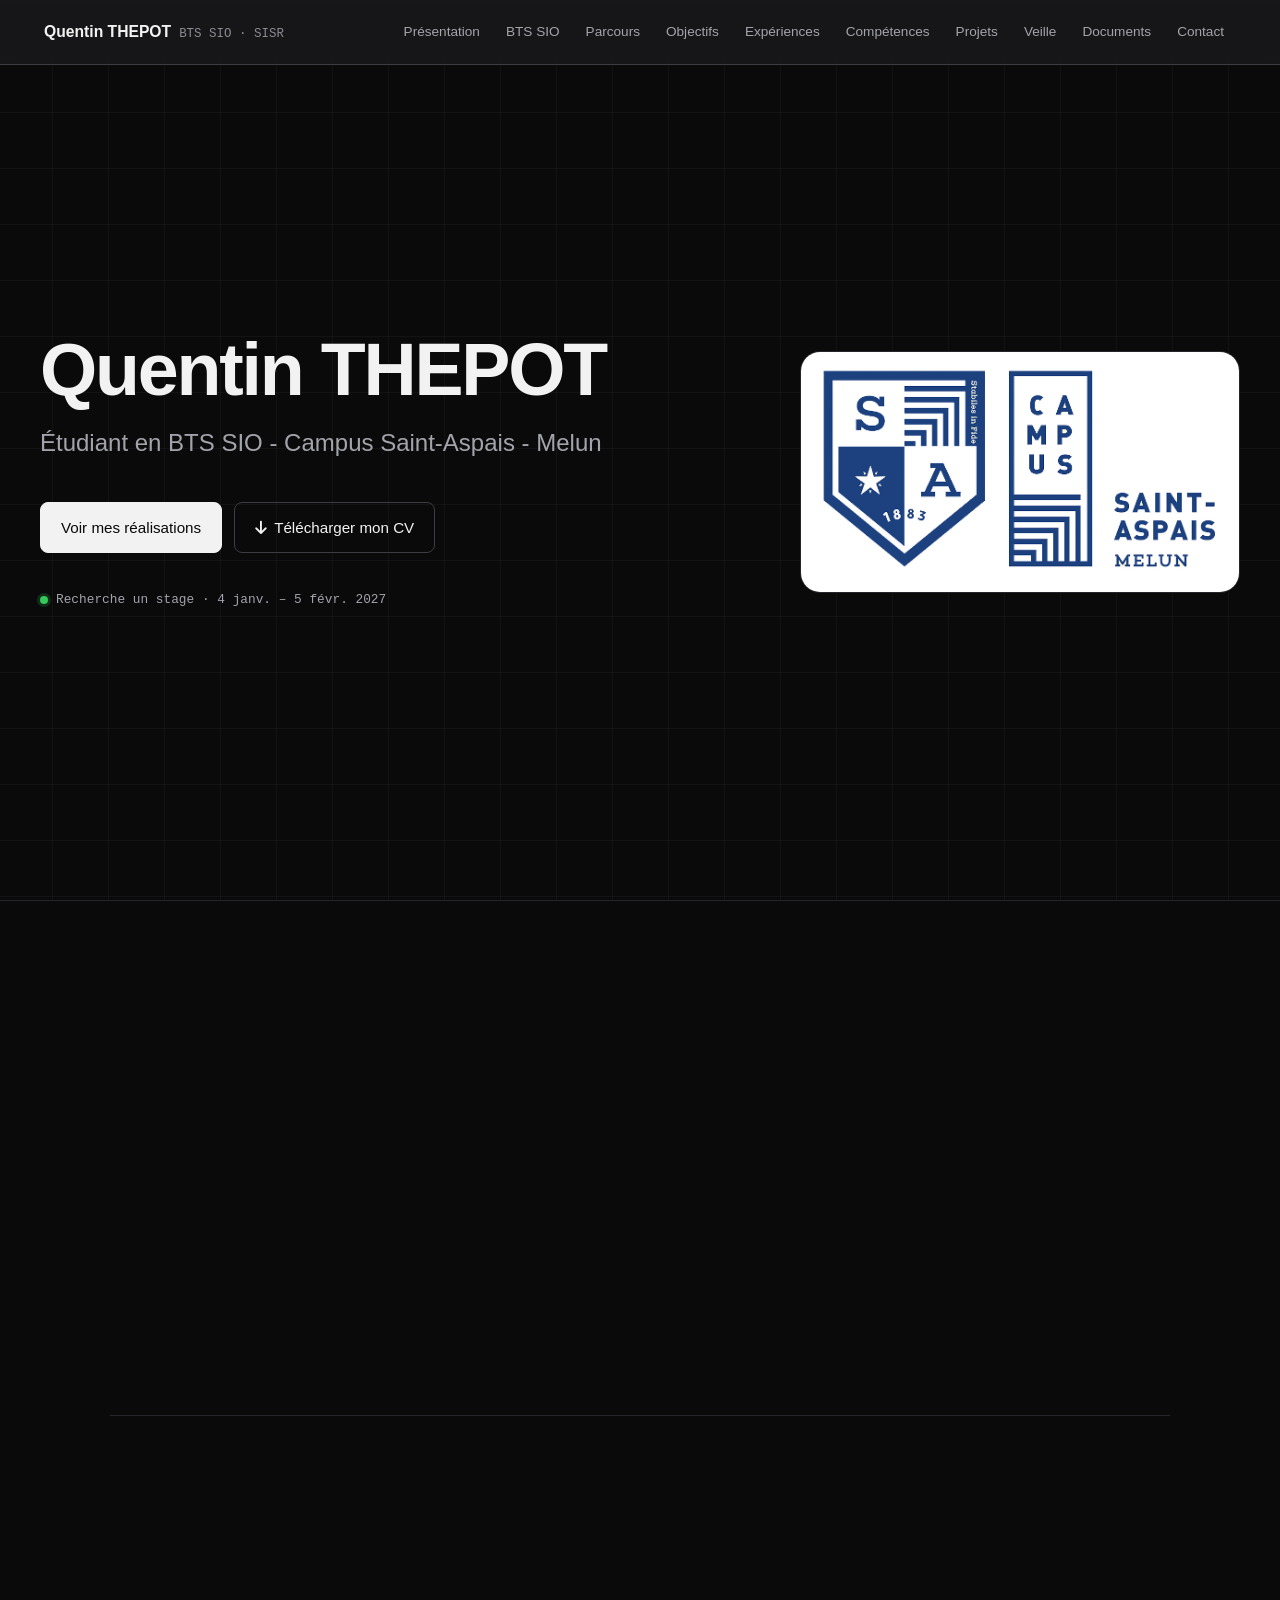
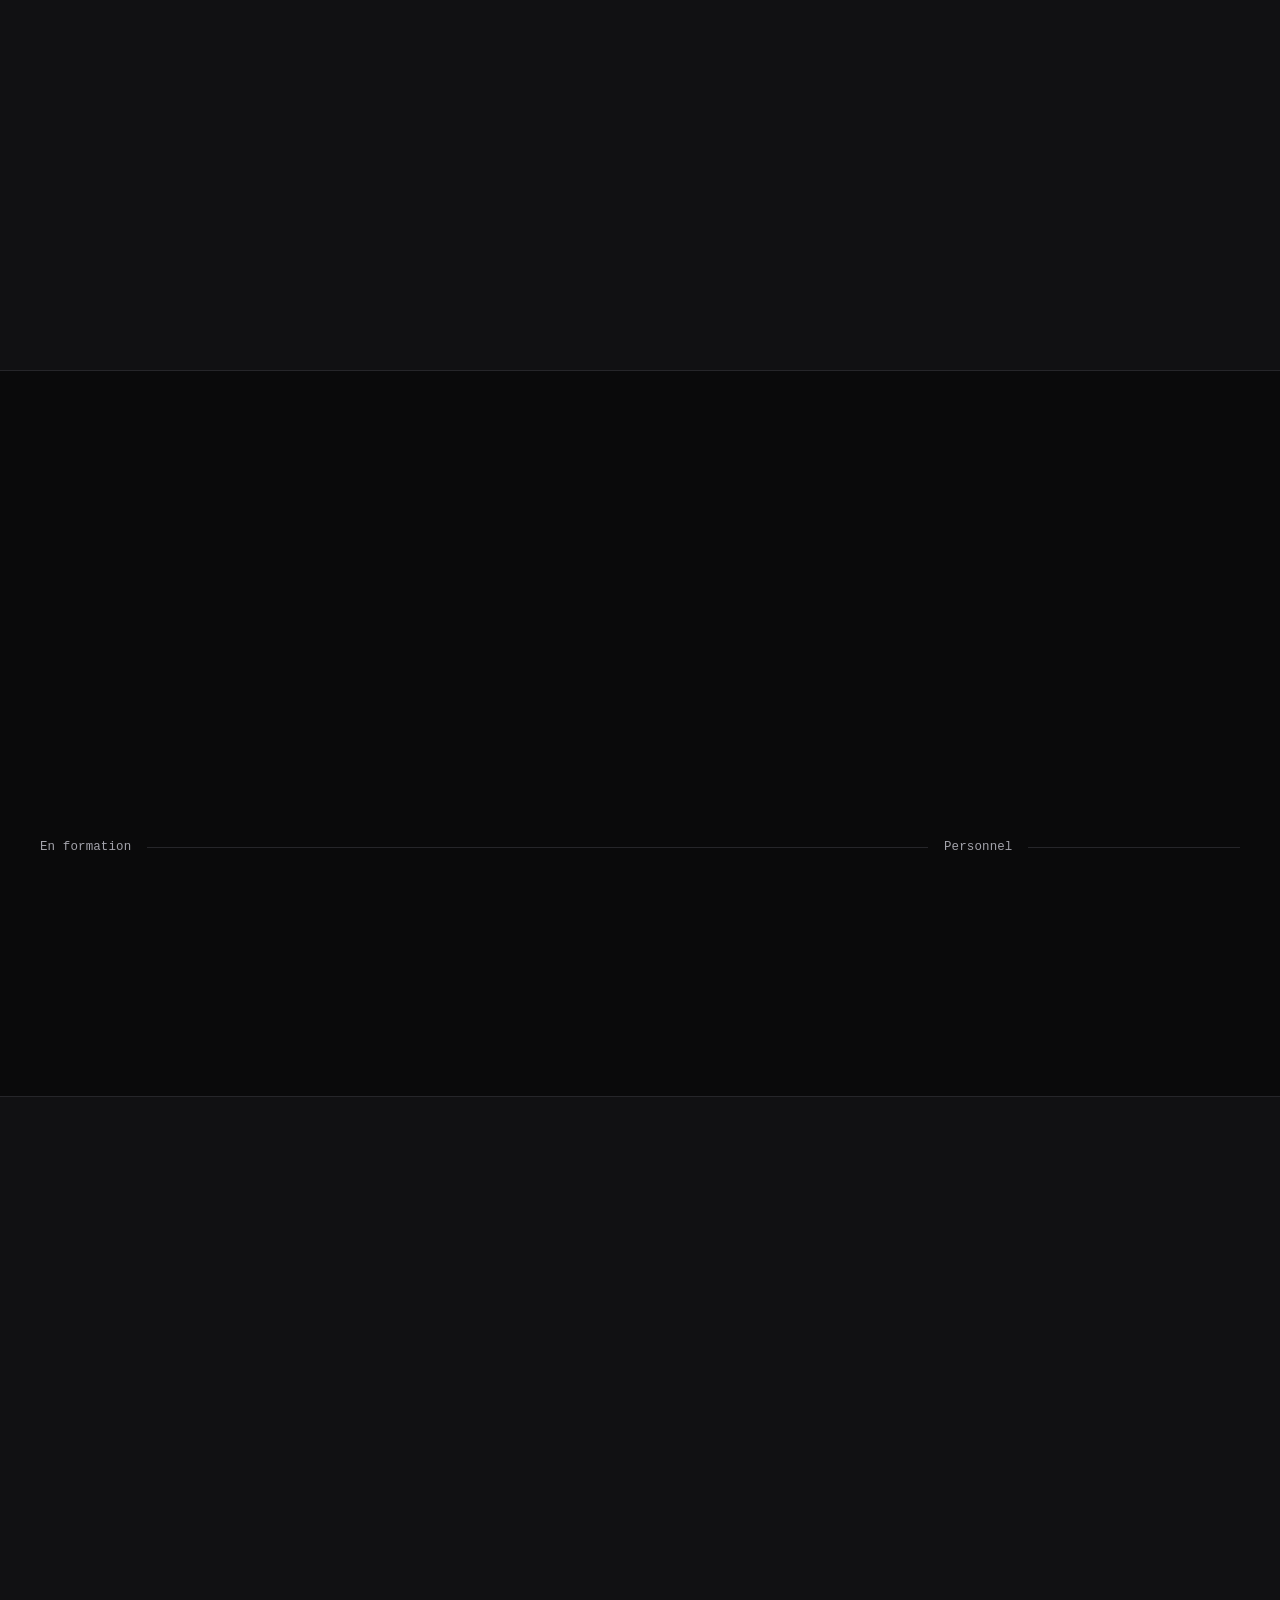
==== commit 882485c7: "18/11/2026 Co-Authored-By: Claude Opus 5.5 <noreply@anthropic.com>" ====
--- a/index.html
+++ b/index.html
@@ -266,6 +266,8 @@
                                 <span class="date-periode">Mai – juin 2026 · 6 sem.</span>
                                 <p>Migration des postes vers un domaine Active Directory unique, renouvellement de la
                                     flotte mobile, sauvegardes AS400 et hotline GLPI.</p>
+                                <a href="assets/files/rapport-stage-1re-annee-Quentin-THEPOT.pdf" class="lien-rapport-stage"
+                                    target="_blank" rel="noopener"><i class="fa-regular fa-file-pdf"></i> Rapport de stage de 1re année</a>
                             </li>
                             <li>
                                 <span class="date-periode">Déc. 2024 – janv. 2025 · 6 sem.</span>
@@ -454,6 +456,8 @@
 
             </div>
 
+            <div class="ligne-groupes-projets">
+            <div class="groupe-formation">
             <h3 class="titre-groupe">En formation</h3>
             <div class="grille-cartes-projets">
 
@@ -478,7 +482,22 @@
                     <span class="lien-en-savoir-plus">Voir le détail</span>
                 </a>
 
-
+            </div>
+            </div>
+
+            <div class="groupe-personnel">
+            <h3 class="titre-groupe">Personnel</h3>
+            <div class="grille-cartes-projets">
+
+                <a href="pages/projet-bug-bounty.html" class="carte-projet-lien">
+                    <span class="badge-choix">Depuis 2026</span>
+                    <h3>Bug Bounty</h3>
+                    <p>Recherche de failles sur YesWeHack, dans un labo Docker isolé. Premier rapport en cours de validation.</p>
+                    <span class="lien-en-savoir-plus">Voir le détail</span>
+                </a>
+
+            </div>
+            </div>
             </div>
 
         </div>
@@ -512,26 +531,50 @@
                 <div class="carte-document">
                     <div class="icone-document"><i class="fa-regular fa-file-pdf"></i></div>
                     <div class="texte-document">
-                        <h4>Adressage IP</h4>
-                        <p>Procédure · PDF · 4 pages</p>
-                    </div>
-                    <a href="assets/files/procedure-adressage-ip.pdf" class="bouton-contour bouton-petit" target="_blank" rel="noopener">Ouvrir</a>
+                        <h4>Grafana</h4>
+                        <p>Procédure · PDF · 16 pages</p>
+                    </div>
+                    <a href="assets/files/procedure-grafana.pdf" class="bouton-contour bouton-petit" target="_blank" rel="noopener">Ouvrir</a>
                 </div>
                 <div class="carte-document">
                     <div class="icone-document"><i class="fa-regular fa-file-pdf"></i></div>
                     <div class="texte-document">
-                        <h4>Dossier partagé</h4>
-                        <p>Procédure · PDF · 3 pages</p>
-                    </div>
-                    <a href="assets/files/procedure-dossier-partage.pdf" class="bouton-contour bouton-petit" target="_blank" rel="noopener">Ouvrir</a>
+                        <h4>Serveur HAProxy</h4>
+                        <p>Procédure · PDF · 9 pages</p>
+                    </div>
+                    <a href="assets/files/procedure-haproxy.pdf" class="bouton-contour bouton-petit" target="_blank" rel="noopener">Ouvrir</a>
                 </div>
                 <div class="carte-document">
                     <div class="icone-document"><i class="fa-regular fa-file-pdf"></i></div>
                     <div class="texte-document">
-                        <h4>Redirection de port (NAT)</h4>
+                        <h4>Messagerie Postfix</h4>
+                        <p>Procédure · PDF · 27 pages</p>
+                    </div>
+                    <a href="assets/files/procedure-postfix.pdf" class="bouton-contour bouton-petit" target="_blank" rel="noopener">Ouvrir</a>
+                </div>
+                <div class="carte-document">
+                    <div class="icone-document"><i class="fa-regular fa-file-pdf"></i></div>
+                    <div class="texte-document">
+                        <h4>Serveur TFTP</h4>
                         <p>Procédure · PDF · 4 pages</p>
                     </div>
-                    <a href="assets/files/procedure-redirection-de-port.pdf" class="bouton-contour bouton-petit" target="_blank" rel="noopener">Ouvrir</a>
+                    <a href="assets/files/procedure-tftp.pdf" class="bouton-contour bouton-petit" target="_blank" rel="noopener">Ouvrir</a>
+                </div>
+                <div class="carte-document">
+                    <div class="icone-document"><i class="fa-regular fa-file-pdf"></i></div>
+                    <div class="texte-document">
+                        <h4>Wazuh</h4>
+                        <p>Procédure · PDF · 4 pages</p>
+                    </div>
+                    <a href="assets/files/procedure-wazuh.pdf" class="bouton-contour bouton-petit" target="_blank" rel="noopener">Ouvrir</a>
+                </div>
+                <div class="carte-document">
+                    <div class="icone-document"><i class="fa-regular fa-file-pdf"></i></div>
+                    <div class="texte-document">
+                        <h4>Zabbix</h4>
+                        <p>Procédure · PDF · 16 pages</p>
+                    </div>
+                    <a href="assets/files/procedure-zabbix.pdf" class="bouton-contour bouton-petit" target="_blank" rel="noopener">Ouvrir</a>
                 </div>
             </div>
         </div>
--- a/css/style.css
+++ b/css/style.css
@@ -20,7 +20,7 @@
   --police: "IBM Plex Sans", -apple-system, "Segoe UI", Helvetica, Arial, sans-serif;
   --police-mono: "IBM Plex Mono", ui-monospace, "Cascadia Mono", Consolas, monospace;
 
-  --rayon: 10px;
+  --rayon: 12px;
   --hauteur-nav: 64px;
 }
 
@@ -79,7 +79,7 @@
   background: var(--fond);
   border: 1px solid var(--bordure);
   border-radius: 4px;
-  padding: 1px 5px;
+  padding: 1px 4px;
 }
 
 /* Classes utilitaires */
@@ -90,7 +90,7 @@
 }
 
 .section-generale {
-  padding: 110px 20px;
+  padding: 108px 20px;
   border-top: 1px solid var(--bordure);
 }
 
@@ -108,10 +108,9 @@
   font-family: var(--police-mono);
   font-size: 0.78rem;
   font-weight: 500;
-  letter-spacing: 0.08em;
-  text-transform: uppercase;
+  letter-spacing: 0.01em;
   color: var(--accent);
-  margin-bottom: 14px;
+  margin-bottom: 12px;
 }
 
 .titre-de-section {
@@ -141,7 +140,7 @@
   display: inline-flex;
   align-items: center;
   gap: 8px;
-  padding: 12px 22px;
+  padding: 12px 20px;
   border-radius: 8px;
   font-weight: 500;
   font-size: 0.95rem;
@@ -200,7 +199,7 @@
   flex-shrink: 0;
   font-weight: 600;
   font-size: 0.98rem;
-  letter-spacing: -0.01em;
+  letter-spacing: 0;
   color: var(--texte);
 }
 
@@ -227,7 +226,7 @@
   color: var(--texte-secondaire);
   font-size: 0.85rem;
   font-weight: 500;
-  padding: 7px 11px;
+  padding: 8px 12px;
   border-radius: 6px;
   white-space: nowrap;
 }
@@ -276,7 +275,7 @@
   font-size: clamp(2.8rem, 7vw, 4.8rem);
   font-weight: 600;
   line-height: 1.02;
-  letter-spacing: -0.04em;
+  letter-spacing: -0.03em;
   margin-bottom: 1.4rem;
   color: var(--texte);
 }
@@ -297,7 +296,7 @@
 .statut-dispo {
   display: inline-flex;
   align-items: center;
-  gap: 10px;
+  gap: 8px;
   margin-top: 2.25rem;
   font-family: var(--police-mono);
   font-size: 0.8rem;
@@ -342,7 +341,7 @@
   display: grid;
   grid-template-columns: 140px 1fr;
   gap: 16px;
-  padding: 14px 0;
+  padding: 12px 0;
   border-bottom: 1px solid var(--bordure);
   font-size: 1rem;
   color: var(--texte);
@@ -351,10 +350,9 @@
 .liste-infos-perso li span {
   font-family: var(--police-mono);
   font-size: 0.78rem;
-  letter-spacing: 0.06em;
-  text-transform: uppercase;
+  letter-spacing: 0.01em;
   color: var(--texte-discret);
-  padding-top: 3px;
+  padding-top: 4px;
 }
 
 .liste-infos-perso strong {
@@ -398,14 +396,14 @@
   display: grid;
   grid-template-columns: repeat(4, 1fr);
   gap: 16px;
-  margin-top: 30px;
+  margin-top: 28px;
 }
 
 .grille-trois-cartes-centree {
   display: grid;
   grid-template-columns: repeat(3, 1fr);
   gap: 16px;
-  margin-top: 30px;
+  margin-top: 28px;
 }
 
 .carte-info-standard,
@@ -427,14 +425,14 @@
 .carte-info-centre h3 {
   font-size: 1.08rem;
   font-weight: 600;
-  margin-bottom: 10px;
-  color: var(--texte);
-  letter-spacing: -0.01em;
+  margin-bottom: 8px;
+  color: var(--texte);
+  letter-spacing: 0;
 }
 
 .carte-info-standard h3 i {
   color: var(--texte-discret);
-  margin-right: 6px;
+  margin-right: 4px;
 }
 
 .carte-info-standard p,
@@ -453,13 +451,13 @@
   border-radius: 8px;
   font-size: 1.05rem;
   color: var(--texte);
-  margin-bottom: 22px;
+  margin-bottom: 20px;
 }
 
 .separateur-bts {
   border: none;
   border-top: 1px solid var(--bordure);
-  margin: 18px 0;
+  margin: 16px 0;
 }
 
 .conteneur-lien-document {
@@ -513,16 +511,15 @@
   display: block;
   font-family: var(--police-mono);
   font-size: 0.78rem;
-  letter-spacing: 0.04em;
+  letter-spacing: 0.01em;
   color: var(--texte-discret);
-  margin-bottom: 6px;
-  text-transform: uppercase;
+  margin-bottom: 4px;
 }
 
 .contenu-frise-standard h3 {
   font-size: 1.15rem;
   font-weight: 600;
-  margin-bottom: 6px;
+  margin-bottom: 4px;
   color: var(--texte);
 }
 
@@ -560,11 +557,10 @@
   font-family: var(--police-mono);
   font-size: 0.7rem;
   font-weight: 500;
-  padding: 3px 10px;
+  padding: 4px 8px;
   border-radius: 4px;
-  margin-bottom: 15px;
-  text-transform: uppercase;
-  letter-spacing: 0.06em;
+  margin-bottom: 16px;
+  letter-spacing: 0.01em;
 }
 
 .carte-option-bts .badge-choix {
@@ -579,7 +575,7 @@
   font-size: 1.7rem;
   font-weight: 600;
   letter-spacing: -0.02em;
-  margin-bottom: 6px;
+  margin-bottom: 4px;
   color: var(--texte);
 }
 
@@ -662,7 +658,7 @@
 .item-etape-projet {
   position: relative;
   padding-left: 28px;
-  padding-bottom: 22px;
+  padding-bottom: 20px;
   border-left: 1px solid var(--bordure-forte);
 }
 
@@ -708,7 +704,7 @@
 
 .bloc-realisations-cles h3 {
   font-weight: 600;
-  margin-bottom: 14px;
+  margin-bottom: 12px;
   color: var(--texte);
 }
 
@@ -731,8 +727,8 @@
 .badge-contact-secondaire {
   display: inline-flex;
   align-items: center;
-  gap: 10px;
-  padding: 13px 24px;
+  gap: 8px;
+  padding: 12px 24px;
   border-radius: 8px;
   font-weight: 500;
   font-size: 1rem;
@@ -922,7 +918,7 @@
 
 .etiquette {
   display: inline-block;
-  padding: 3px 10px;
+  padding: 4px 8px;
   border-radius: 4px;
   border: 1px solid var(--bordure-forte);
   color: var(--texte-secondaire);
@@ -935,7 +931,7 @@
   display: grid;
   grid-template-columns: repeat(auto-fit, minmax(300px, 1fr));
   gap: 16px;
-  margin-top: 30px;
+  margin-top: 28px;
 }
 
 .carte-projet-lien {
@@ -957,7 +953,7 @@
   font-size: 1.3rem;
   font-weight: 600;
   letter-spacing: -0.015em;
-  margin-bottom: 10px;
+  margin-bottom: 8px;
   color: var(--texte);
 }
 
@@ -984,7 +980,7 @@
 .lien-en-savoir-plus::after {
   content: '→';
   display: inline-block;
-  margin-left: 6px;
+  margin-left: 4px;
   transition: transform 0.2s ease;
 }
 
@@ -1014,7 +1010,7 @@
 
 .tableau-synthese th,
 .tableau-synthese td {
-  padding: 14px 14px;
+  padding: 12px 12px;
   border-bottom: 1px solid var(--bordure);
   vertical-align: top;
 }
@@ -1055,7 +1051,7 @@
   font-family: var(--police-mono);
   color: var(--texte-discret);
   font-size: 0.78rem;
-  margin-top: 14px;
+  margin-top: 12px;
 }
 
 /* Apparition douce au défilement (seulement si le JavaScript est actif) */
@@ -1120,7 +1116,7 @@
 
 .banniere-accueil .bloc-texte-infos h1 {
   font-size: clamp(2.8rem, 6vw, 4.6rem);
-  font-weight: 700;
+  font-weight: 600;
   margin-bottom: 1rem;
 }
 
@@ -1161,6 +1157,7 @@
 /* Chiffres clés (pages internes) */
 
 .valeur-chiffre {
+  font-variant-numeric: tabular-nums;
   font-size: 2.3rem;
   font-weight: 600;
   letter-spacing: -0.03em;
@@ -1184,7 +1181,7 @@
 }
 
 .texte-presentation p + p {
-  margin-top: 14px;
+  margin-top: 12px;
 }
 
 /* Expériences */
@@ -1195,12 +1192,12 @@
 }
 
 .periodes-stage {
-  margin-top: 14px;
+  margin-top: 12px;
   border-left: 1px solid var(--bordure);
 }
 
 .periodes-stage li {
-  padding: 0 0 16px 18px;
+  padding: 0 0 16px 16px;
 }
 
 .periodes-stage li:last-child {
@@ -1282,7 +1279,7 @@
 }
 
 #section-parcours-scolaire .element-frise-chrono {
-  margin-bottom: 22px;
+  margin-bottom: 20px;
 }
 
 #section-parcours-scolaire .element-frise-chrono:last-child {
@@ -1325,7 +1322,7 @@
   grid-template-columns: auto 1fr;
   align-items: center;
   column-gap: 12px;
-  padding: 20px 22px;
+  padding: 20px 20px;
 }
 
 #section-competences-techniques .icone-carte-grande {
@@ -1342,8 +1339,8 @@
 
 #section-competences-techniques .carte-info-standard .liste-etiquettes {
   grid-column: 1 / -1;
-  margin-top: 14px;
-  gap: 6px;
+  margin-top: 12px;
+  gap: 4px;
 }
 
 /* Développement web : étiquettes empilées 3 par ligne */
@@ -1354,15 +1351,15 @@
 
 /* Projets : cartes plus basses */
 #section-realisations .carte-projet-lien {
-  padding: 18px 20px;
+  padding: 16px 20px;
 }
 
 #section-realisations .carte-projet-lien .badge-choix {
-  margin-bottom: 10px;
+  margin-bottom: 8px;
 }
 
 #section-realisations .carte-projet-lien h3 {
-  margin-bottom: 6px;
+  margin-bottom: 4px;
 }
 
 #section-realisations .carte-projet-lien p {
@@ -1371,8 +1368,8 @@
 }
 
 #section-realisations .liste-etiquettes {
-  margin-top: 10px;
-  gap: 6px;
+  margin-top: 8px;
+  gap: 4px;
 }
 
 /* « Voir le détail » remplacé par une flèche en haut à droite de la carte */
@@ -1418,7 +1415,7 @@
 }
 
 #section-realisations .grille-cartes-projets + .titre-groupe {
-  margin-top: 18px;
+  margin-top: 16px;
 }
 
 #section-realisations .grille-cartes-projets + .titre-groupe {
@@ -1483,7 +1480,7 @@
 /* Noms d'entreprises bien visibles */
 #section-experiences-professionnelles .contenu-frise-standard h3 {
   font-size: 1.35rem;
-  font-weight: 700;
+  font-weight: 600;
   color: var(--accent);
   letter-spacing: -0.01em;
   margin-bottom: 4px;
@@ -1511,7 +1508,7 @@
 }
 
 #section-experiences-professionnelles .periodes-stage li {
-  padding-bottom: 22px;
+  padding-bottom: 20px;
 }
 
 #section-experiences-professionnelles .periodes-stage li:last-child {
@@ -1541,10 +1538,9 @@
   font-family: var(--police-mono);
   font-size: 0.78rem;
   font-weight: 500;
-  letter-spacing: 0.08em;
-  text-transform: uppercase;
-  color: var(--texte-secondaire);
-  margin: 0 0 18px;
+  letter-spacing: 0.01em;
+  color: var(--texte-secondaire);
+  margin: 0 0 16px;
 }
 
 .titre-groupe::after {
@@ -1596,7 +1592,7 @@
   display: flex;
   align-items: center;
   gap: 16px;
-  padding: 18px 20px;
+  padding: 16px 20px;
   background: var(--carte);
   border: 1px solid var(--bordure);
   border-radius: var(--rayon);
@@ -1634,7 +1630,7 @@
 
 .bouton-petit {
   flex-shrink: 0;
-  padding: 8px 14px;
+  padding: 8px 12px;
   font-size: 0.85rem;
 }
 
@@ -1762,48 +1758,38 @@
   margin-top: 0;
 }
 
-/* ===== Dynamisme : animations, survols et repères de défilement ===== */
+/* ===== Mouvement et survols (passe « unslop ») =====
+   Une seule courbe, des durées courtes. Un survol change une couleur ou une
+   surface, rien ne se déplace. Une seule entrée au chargement (la bannière). */
 
 :root {
-  --courbe: cubic-bezier(0.2, 0.7, 0.2, 1);
-}
-
-/* --- Apparition au défilement, plus ample et décalée dans les grilles --- */
+  --courbe: cubic-bezier(0.22, 1, 0.36, 1);
+  --duree-survol: 160ms;
+  --duree-entree: 450ms;
+}
+
+/* --- Apparition au défilement : fondu et montée de 10 px --- */
 .js-actif .apparition {
-  transform: translateY(22px);
-  transition: opacity 0.7s var(--courbe), transform 0.7s var(--courbe);
-  will-change: opacity, transform;
-}
-
-/* Les repères des frises « poussent » juste après l'arrivée de leur bloc */
-.marqueur-temporel,
-.numero-etape-cercle,
-.item-etape-projet::before {
-  transition: transform 0.45s var(--courbe) 0.25s;
-}
-
-.js-actif .apparition:not(.visible) .marqueur-temporel,
-.js-actif .apparition:not(.visible) .numero-etape-cercle,
-.js-actif .apparition:not(.visible) .item-etape-projet::before {
-  transform: scale(0);
-}
-
-/* Le trait de la frise du parcours se dessine de haut en bas */
+  transform: translateY(10px);
+  transition: opacity var(--duree-entree) var(--courbe), transform var(--duree-entree) var(--courbe);
+}
+
+/* Le trait de la frise du parcours se dessine de haut en bas : il montre l'ordre des étapes */
 .frise-a-tracer::before {
   transform: scaleY(0);
   transform-origin: top;
-  transition: transform 1.1s var(--courbe);
+  transition: transform 800ms var(--courbe);
 }
 
 .frise-a-tracer.frise-tracee::before {
   transform: scaleY(1);
 }
 
-/* --- Entrée de la bannière au chargement de la page --- */
+/* --- Entrée de la bannière au chargement, seule entrée de la page --- */
 @keyframes entree-montante {
   from {
     opacity: 0;
-    transform: translateY(24px);
+    transform: translateY(10px);
   }
 
   to {
@@ -1812,108 +1798,38 @@
   }
 }
 
-@keyframes entree-logo {
-  from {
-    opacity: 0;
-    transform: scale(0.94);
-  }
-
-  to {
-    opacity: 1;
-    transform: none;
-  }
-}
-
-@keyframes descente-menu {
-  from {
-    transform: translateY(-100%);
-  }
-
-  to {
-    transform: none;
-  }
-}
-
-.js-actif .banniere-principale-entete .bloc-texte-infos > * {
-  animation: entree-montante 0.8s var(--courbe) backwards;
-}
-
-.js-actif .banniere-principale-entete .bloc-texte-infos > :nth-child(1) {
-  animation-delay: 0.1s;
+.js-actif .banniere-principale-entete .bloc-texte-infos > *,
+.js-actif .bloc-logo-droite {
+  animation: entree-montante var(--duree-entree) var(--courbe) backwards;
 }
 
 .js-actif .banniere-principale-entete .bloc-texte-infos > :nth-child(2) {
-  animation-delay: 0.22s;
+  animation-delay: 50ms;
 }
 
 .js-actif .banniere-principale-entete .bloc-texte-infos > :nth-child(3) {
-  animation-delay: 0.34s;
-}
-
-.js-actif .banniere-principale-entete .bloc-texte-infos > :nth-child(4) {
-  animation-delay: 0.46s;
+  animation-delay: 100ms;
+}
+
+.js-actif .banniere-principale-entete .bloc-texte-infos > :nth-child(4),
+.js-actif .bloc-logo-droite {
+  animation-delay: 150ms;
 }
 
 .js-actif .banniere-principale-entete .bloc-texte-infos > :nth-child(5) {
-  animation-delay: 0.58s;
-}
-
-.js-actif .bloc-logo-droite {
-  animation: entree-logo 0.9s var(--courbe) 0.4s backwards;
-}
-
-.js-actif .barre-navigation-fixe {
-  animation: descente-menu 0.6s var(--courbe) backwards;
-}
-
-/* Le quadrillage de la bannière glisse très lentement */
-@keyframes glissement-quadrillage {
-  to {
-    background-position: calc(50% + 56px) 56px;
-  }
-}
-
-.banniere-principale-entete {
-  background-position: 50% 0;
-  animation: glissement-quadrillage 28s linear infinite;
-}
-
-/* Le point vert « disponible » bat doucement */
-@keyframes battement-statut {
-  0% {
-    box-shadow: 0 0 0 0 rgba(52, 199, 89, 0.45);
-  }
-
-  70%,
-  100% {
-    box-shadow: 0 0 0 9px rgba(52, 199, 89, 0);
-  }
-}
-
-.point-statut {
-  animation: battement-statut 2.2s ease-out infinite;
-}
-
-/* Logo du campus : léger zoom au survol */
-.bloc-logo-droite img {
-  transition: transform 0.5s var(--courbe), border-color 0.3s ease;
-}
-
-.bloc-logo-droite:hover img {
-  transform: scale(1.025);
-  border-color: var(--accent);
+  animation-delay: 200ms;
 }
 
 /* --- Menu --- */
 .barre-navigation-fixe {
-  transition: background-color 0.3s ease, box-shadow 0.3s ease;
+  transition: background-color var(--duree-survol) var(--courbe);
 }
 
 .barre-navigation-fixe.nav-defilee {
   background-color: rgba(18, 18, 20, 0.96);
-  box-shadow: 0 8px 24px rgba(0, 0, 0, 0.35);
-}
-
+}
+
+/* Fine barre de lecture sous le menu */
 .barre-progression {
   position: absolute;
   left: 0;
@@ -1927,38 +1843,21 @@
 }
 
 .lien-nav {
-  position: relative;
-  transition: color 0.2s ease, background-color 0.25s ease;
-}
-
-.lien-nav::after {
-  content: '';
-  position: absolute;
-  left: 11px;
-  right: 11px;
-  bottom: 3px;
-  height: 1px;
-  background: var(--accent);
-  transform: scaleX(0);
-  transform-origin: left;
-  transition: transform 0.3s var(--courbe);
-}
-
-.lien-nav:hover::after {
-  transform: scaleX(1);
-}
-
-.lien-nav-actif::after {
-  display: none;
-}
-
-/* --- Boutons --- */
+  transition: color var(--duree-survol) var(--courbe), background-color var(--duree-survol) var(--courbe);
+}
+
+.lien-nav:hover {
+  background-color: rgba(255, 255, 255, 0.05);
+}
+
+/* --- Boutons : couleur au survol, légère pression au clic --- */
 .bouton-primaire,
 .bouton-secondaire,
 .bouton-contour,
 .badge-contact-primaire,
 .badge-contact-secondaire {
-  transition: background-color 0.2s ease, border-color 0.2s ease, color 0.2s ease, transform 0.15s ease;
+  transition: background-color var(--duree-survol) var(--courbe), border-color var(--duree-survol) var(--courbe),
+    color var(--duree-survol) var(--courbe), transform var(--duree-survol) var(--courbe);
 }
 
 .bouton-primaire:active,
@@ -1966,7 +1865,7 @@
 .bouton-contour:active,
 a.badge-contact-primaire:active,
 a.badge-contact-secondaire:active {
-  transform: scale(0.97);
+  transform: scale(0.98);
 }
 
 .bouton-secondaire:hover,
@@ -1976,37 +1875,14 @@
   color: var(--accent);
 }
 
-.bouton-primaire i,
-.bouton-secondaire i,
-.bouton-contour i,
-.badge-contact-primaire i,
-.badge-contact-secondaire i {
-  transition: transform 0.25s var(--courbe);
-}
-
-.bouton-primaire:hover .fa-arrow-down,
-.bouton-secondaire:hover .fa-arrow-down {
-  transform: translateY(3px);
-}
-
-.bouton-contour:hover .fa-arrow-up-right-from-square,
-.bouton-secondaire:hover .fa-arrow-up-right-from-square {
-  transform: translate(2px, -2px);
-}
-
-a.badge-contact-primaire:hover i,
-a.badge-contact-secondaire:hover i {
-  transform: rotate(-8deg) scale(1.1);
-}
-
-/* --- Cartes : liseré bleu en haut et bordure qui s'éclaire au survol --- */
+/* --- Cartes : la bordure et la surface s'éclaircissent d'un cran --- */
 .carte-info-standard,
 .carte-info-centre,
 .carte-projet-lien,
 .carte-document,
 .carte-option-bts,
 .bloc-realisations-cles {
-  transition: border-color 0.25s ease, background-color 0.25s ease, box-shadow 0.3s ease;
+  transition: border-color var(--duree-survol) var(--courbe), background-color var(--duree-survol) var(--courbe);
 }
 
 .carte-info-standard:hover,
@@ -2015,138 +1891,54 @@
 .carte-document:hover,
 .carte-option-bts:hover,
 .bloc-realisations-cles:hover {
-  border-color: var(--accent-discret);
-  box-shadow: inset 0 2px 0 0 var(--accent);
-}
-
+  border-color: var(--bordure-forte);
+  background-color: var(--carte-survol);
+}
+
+.carte-option-active,
 .carte-option-active:hover {
   border-color: var(--accent);
 }
 
 .icone-carte-grande,
-.icone-document {
-  transition: color 0.25s ease, border-color 0.25s ease, background-color 0.25s ease, transform 0.3s var(--courbe);
-}
-
-.carte-info-standard:hover .icone-carte-grande,
+.icone-document,
+.carte-projet-lien h3,
+#section-realisations .lien-en-savoir-plus::after {
+  transition: color var(--duree-survol) var(--courbe), border-color var(--duree-survol) var(--courbe);
+}
+
 .carte-document:hover .icone-document {
   color: var(--accent);
-  border-color: var(--accent-discret);
-  background-color: rgba(110, 168, 254, 0.1);
-  transform: scale(1.06);
-}
-
-.carte-projet-lien h3 {
-  transition: color 0.25s ease;
-}
-
-.carte-projet-lien:hover h3 {
+}
+
+.carte-projet-lien:hover h3,
+#section-realisations .carte-projet-lien:hover .lien-en-savoir-plus::after {
   color: var(--accent);
 }
 
-#section-realisations .lien-en-savoir-plus::after {
-  transition: transform 0.3s var(--courbe), color 0.25s ease;
-}
-
 #section-realisations .carte-projet-lien:hover .lien-en-savoir-plus::after {
-  transform: translateX(5px);
-}
-
-.etiquette {
-  transition: color 0.2s ease, border-color 0.2s ease;
-}
-
-.etiquette:hover {
-  color: var(--texte);
-  border-color: var(--accent-discret);
-}
-
-/* --- Frises et listes : la ligne survolée se met en avant --- */
-.periodes-stage li {
-  position: relative;
-  transition: transform 0.3s var(--courbe);
-}
-
-.periodes-stage li::before {
-  content: '';
-  position: absolute;
-  left: -1px;
-  top: 2px;
-  bottom: 22px;
-  width: 1px;
-  background: var(--accent);
-  transform: scaleY(0);
-  transform-origin: top;
-  transition: transform 0.35s var(--courbe);
-}
-
-.periodes-stage li:last-child::before {
-  bottom: 0;
-}
-
-.periodes-stage li:hover {
-  transform: translateX(4px);
-}
-
-.periodes-stage li:hover::before {
-  transform: scaleY(1);
-}
-
-.contenu-etape-chrono,
-.item-etape-projet h3,
-.item-etape-projet p {
-  transition: transform 0.3s var(--courbe);
-}
-
-.element-frise-chrono:hover .contenu-etape-chrono,
-.item-etape-projet:hover h3,
-.item-etape-projet:hover p {
-  transform: translateX(4px);
-}
-
+  transform: none;
+}
+
+/* --- Frises : le repère de l'étape survolée passe en bleu --- */
 .element-frise-chrono .numero-etape-cercle {
-  transition: transform 0.45s var(--courbe) 0.25s, border-color 0.25s ease;
+  transition: border-color var(--duree-survol) var(--courbe);
 }
 
 .element-frise-chrono:hover .numero-etape-cercle {
   border-color: var(--accent);
 }
 
-.liste-infos-perso li {
-  transition: border-color 0.25s ease, padding-left 0.3s var(--courbe);
-}
-
-.liste-infos-perso li:hover {
-  border-bottom-color: var(--accent-discret);
-  padding-left: 6px;
-}
-
-/* Photo et images de projet : bordure qui s'éclaire */
-.image-profil-ronde,
-.bloc-image-projet-droite img,
-.figure-schema img {
-  transition: border-color 0.3s ease;
-}
-
-.image-profil-ronde:hover,
-.bloc-image-projet-droite img:hover,
-.figure-schema img:hover {
-  border-color: var(--accent-discret);
-}
-
-/* Liens simples : soulignement bleu */
+/* Liens simples et fil d'Ariane */
+.lien-simple,
+.fil-ariane {
+  transition: color var(--duree-survol) var(--courbe), border-color var(--duree-survol) var(--courbe);
+}
+
 .lien-simple:hover,
 .fil-ariane:hover {
   color: var(--accent);
   border-bottom-color: var(--accent);
-}
-
-.fil-ariane {
-  transition: color 0.2s ease, transform 0.3s var(--courbe);
-}
-
-.fil-ariane:hover {
-  transform: translateX(-4px);
 }
 
 /* --- Bouton de retour en haut (ajouté par le script) --- */
@@ -2166,15 +1958,15 @@
   color: var(--texte);
   opacity: 0;
   visibility: hidden;
-  transform: translateY(12px);
-  transition: opacity 0.3s ease, transform 0.3s var(--courbe), visibility 0.3s, border-color 0.2s ease, color 0.2s ease;
+  transform: translateY(8px);
+  transition: opacity 200ms var(--courbe), transform 200ms var(--courbe), visibility 200ms,
+    border-color var(--duree-survol) var(--courbe), color var(--duree-survol) var(--courbe);
 }
 
 .retour-haut::before {
   content: '↑';
   font-size: 1.1rem;
   line-height: 1;
-  transition: transform 0.25s var(--courbe);
 }
 
 .retour-haut.retour-haut-visible {
@@ -2186,10 +1978,6 @@
 .retour-haut:hover {
   border-color: var(--accent);
   color: var(--accent);
-}
-
-.retour-haut:hover::before {
-  transform: translateY(-3px);
 }
 
 @media (max-width: 600px) {
@@ -2201,9 +1989,8 @@
   }
 }
 
-/* --- Réglage « réduire les animations » du système (effets d'animation désactivés
-       dans Windows, par exemple) : on garde les fondus et les changements de couleur,
-       on retire tout ce qui se déplace, grossit ou tourne en boucle. --- */
+/* --- Réglage « réduire les animations » du système (effets d'animation
+       désactivés dans Windows, par exemple) : fondus seulement, sans déplacement --- */
 @keyframes entree-fondu {
   from {
     opacity: 0;
@@ -2215,12 +2002,9 @@
 }
 
 @media (prefers-reduced-motion: reduce) {
-
-  /* Apparitions : simple fondu, sans glissement */
   .js-actif .apparition {
     transform: none;
-    transition: opacity 0.6s ease;
-    will-change: opacity;
+    transition: opacity var(--duree-entree) ease;
   }
 
   .js-actif .banniere-principale-entete .bloc-texte-infos > *,
@@ -2228,50 +2012,18 @@
     animation-name: entree-fondu;
   }
 
-  /* Plus d'animation en boucle ni d'entrée du menu */
-  .banniere-principale-entete,
-  .point-statut,
-  .js-actif .barre-navigation-fixe {
-    animation: none;
-  }
-
-  /* Les repères et le trait des frises sont affichés directement */
-  .js-actif .apparition:not(.visible) .marqueur-temporel,
-  .js-actif .apparition:not(.visible) .numero-etape-cercle,
-  .js-actif .apparition:not(.visible) .item-etape-projet::before,
   .frise-a-tracer::before {
     transform: none;
     transition: none;
   }
 
-  /* Survols : couleurs seulement, aucun déplacement */
-  .bloc-logo-droite:hover img,
   .bouton-primaire:active,
   .bouton-secondaire:active,
   .bouton-contour:active,
   a.badge-contact-primaire:active,
   a.badge-contact-secondaire:active,
-  .bouton-primaire:hover i,
-  .bouton-secondaire:hover i,
-  .bouton-contour:hover i,
-  a.badge-contact-primaire:hover i,
-  a.badge-contact-secondaire:hover i,
-  .carte-info-standard:hover .icone-carte-grande,
-  .carte-document:hover .icone-document,
-  .carte-projet-lien:hover .lien-en-savoir-plus::after,
-  #section-realisations .carte-projet-lien:hover .lien-en-savoir-plus::after,
-  .periodes-stage li:hover,
-  .element-frise-chrono:hover .contenu-etape-chrono,
-  .item-etape-projet:hover h3,
-  .item-etape-projet:hover p,
-  .fil-ariane:hover,
-  .retour-haut,
-  .retour-haut:hover::before {
+  .retour-haut {
     transform: none;
-  }
-
-  .liste-infos-perso li:hover {
-    padding-left: 0;
   }
 }
 
@@ -2283,3 +2035,192 @@
 .marge-haute-40 {
   margin-top: 40px;
 }
+
+/* Lien vers le rapport de stage, sous la période concernée dans Expériences */
+.lien-rapport-stage {
+  display: inline-flex;
+  align-items: center;
+  gap: 8px;
+  margin-top: 8px;
+  font-size: 0.9rem;
+  font-weight: 500;
+  color: var(--accent);
+  border-bottom: 1px solid var(--accent-discret);
+  padding-bottom: 2px;
+  transition: border-color var(--duree-survol) var(--courbe);
+}
+
+.lien-rapport-stage:hover {
+  border-bottom-color: var(--accent);
+}
+
+/* ===== Page Bug Bounty : schéma du labo de test (cadres imbriqués) ===== */
+.schema-labo {
+  margin: 0 auto;
+  max-width: 1100px;
+}
+
+.schema-labo-hote,
+.schema-labo-vm,
+.schema-labo-conteneur {
+  position: relative;
+  border: 1px solid var(--bordure-forte);
+  border-radius: 16px;
+  padding: 32px 24px 20px;
+}
+
+.schema-labo-hote {
+  background: var(--fond-alterne);
+}
+
+.schema-labo-vm {
+  border-radius: 12px;
+  background: var(--carte);
+}
+
+.schema-labo-conteneur {
+  border-radius: 8px;
+  border-color: var(--accent-discret);
+  background: var(--fond);
+}
+
+.schema-labo-etiquette {
+  position: absolute;
+  top: 8px;
+  left: 16px;
+  display: inline-flex;
+  align-items: center;
+  gap: 8px;
+  font-family: var(--police-mono);
+  font-size: 0.75rem;
+  color: var(--texte-secondaire);
+}
+
+.schema-labo-conteneur > .schema-labo-etiquette {
+  color: var(--accent);
+}
+
+.schema-labo-flux {
+  display: grid;
+  grid-template-columns: 1fr auto 1fr auto 1fr auto 1fr;
+  align-items: stretch;
+  gap: 8px;
+  margin-top: 8px;
+}
+
+.schema-labo-bloc {
+  padding: 16px;
+  border: 1px solid var(--bordure);
+  border-radius: 8px;
+  background: var(--carte);
+  text-align: left;
+}
+
+.schema-labo-bloc i {
+  font-size: 1.1rem;
+  color: var(--accent);
+}
+
+.schema-labo-bloc h3 {
+  margin: 8px 0 4px;
+  font-size: 1rem;
+  font-weight: 600;
+  color: var(--texte);
+}
+
+.schema-labo-bloc p {
+  font-size: 0.88rem;
+  line-height: 1.5;
+  color: var(--texte-secondaire);
+}
+
+.schema-labo-bloc-resultat {
+  border-color: var(--accent-discret);
+}
+
+.schema-labo-fleche {
+  align-self: center;
+  font-size: 1.1rem;
+  color: var(--texte-discret);
+}
+
+.schema-labo-note {
+  display: flex;
+  align-items: center;
+  gap: 8px;
+  margin-top: 16px;
+  font-size: 0.88rem;
+  color: var(--texte-secondaire);
+  text-align: left;
+}
+
+.schema-labo-note i {
+  color: var(--accent);
+}
+
+/* Badge « En cours de validation » et petite marge */
+.badge-en-cours {
+  background: transparent;
+  color: var(--accent);
+  border: 1px solid var(--accent-discret);
+}
+
+.marge-haute-16 {
+  margin-top: 16px;
+}
+
+@media (max-width: 900px) {
+  .schema-labo-flux {
+    grid-template-columns: 1fr;
+  }
+
+  .schema-labo-fleche {
+    justify-self: center;
+    transform: rotate(90deg);
+  }
+}
+
+@media (max-width: 600px) {
+  .schema-labo-hote,
+  .schema-labo-vm,
+  .schema-labo-conteneur {
+    padding: 36px 12px 16px;
+  }
+
+  .schema-labo-etiquette {
+    left: 12px;
+    right: 12px;
+  }
+}
+
+/* Projets : « En formation » et « Personnel » sur la même ligne */
+.ligne-groupes-projets {
+  display: grid;
+  grid-template-columns: 3fr 1fr;
+  gap: 16px;
+  margin-top: 24px;
+}
+
+#section-realisations .ligne-groupes-projets .grille-cartes-projets {
+  grid-template-columns: repeat(3, 1fr);
+}
+
+#section-realisations .ligne-groupes-projets .groupe-personnel .grille-cartes-projets {
+  grid-template-columns: 1fr;
+}
+
+@media (max-width: 1100px) {
+  .ligne-groupes-projets {
+    grid-template-columns: 1fr;
+  }
+
+  #section-realisations .ligne-groupes-projets .grille-cartes-projets {
+    grid-template-columns: repeat(2, 1fr);
+  }
+}
+
+@media (max-width: 600px) {
+  #section-realisations .ligne-groupes-projets .grille-cartes-projets {
+    grid-template-columns: 1fr;
+  }
+}
